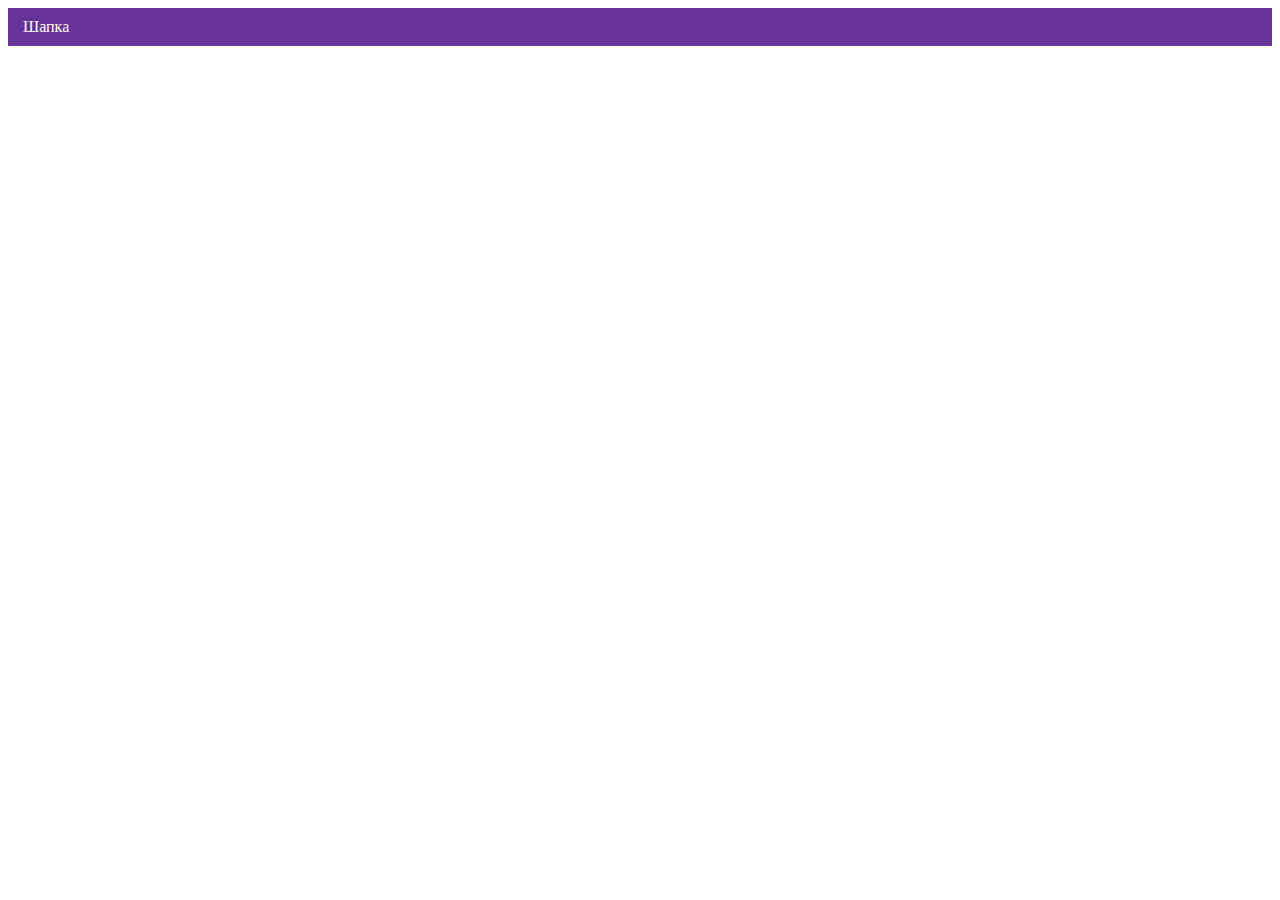
==== index.html @ 8b774740 "Deploying to gh-pages from @ htmlacademy-adaptive/2486063-cat-energy-2@6436e1bb13a286a977e578d86f589" ====
<!DOCTYPE html><html class="page" lang="ru"><head><meta charset="UTF-8"><title>Название проекта</title><meta name="viewport" content="width=device-width,initial-scale=1"><link rel="stylesheet" href="styles/styles.css"><script src="scripts/index.js" defer="defer"></script></head><body class="page__body"><header class="header">Шапка</header></body></html>
---- styles/styles.css ----
.header{color:#fff;background-color:#639;padding:10px 15px}
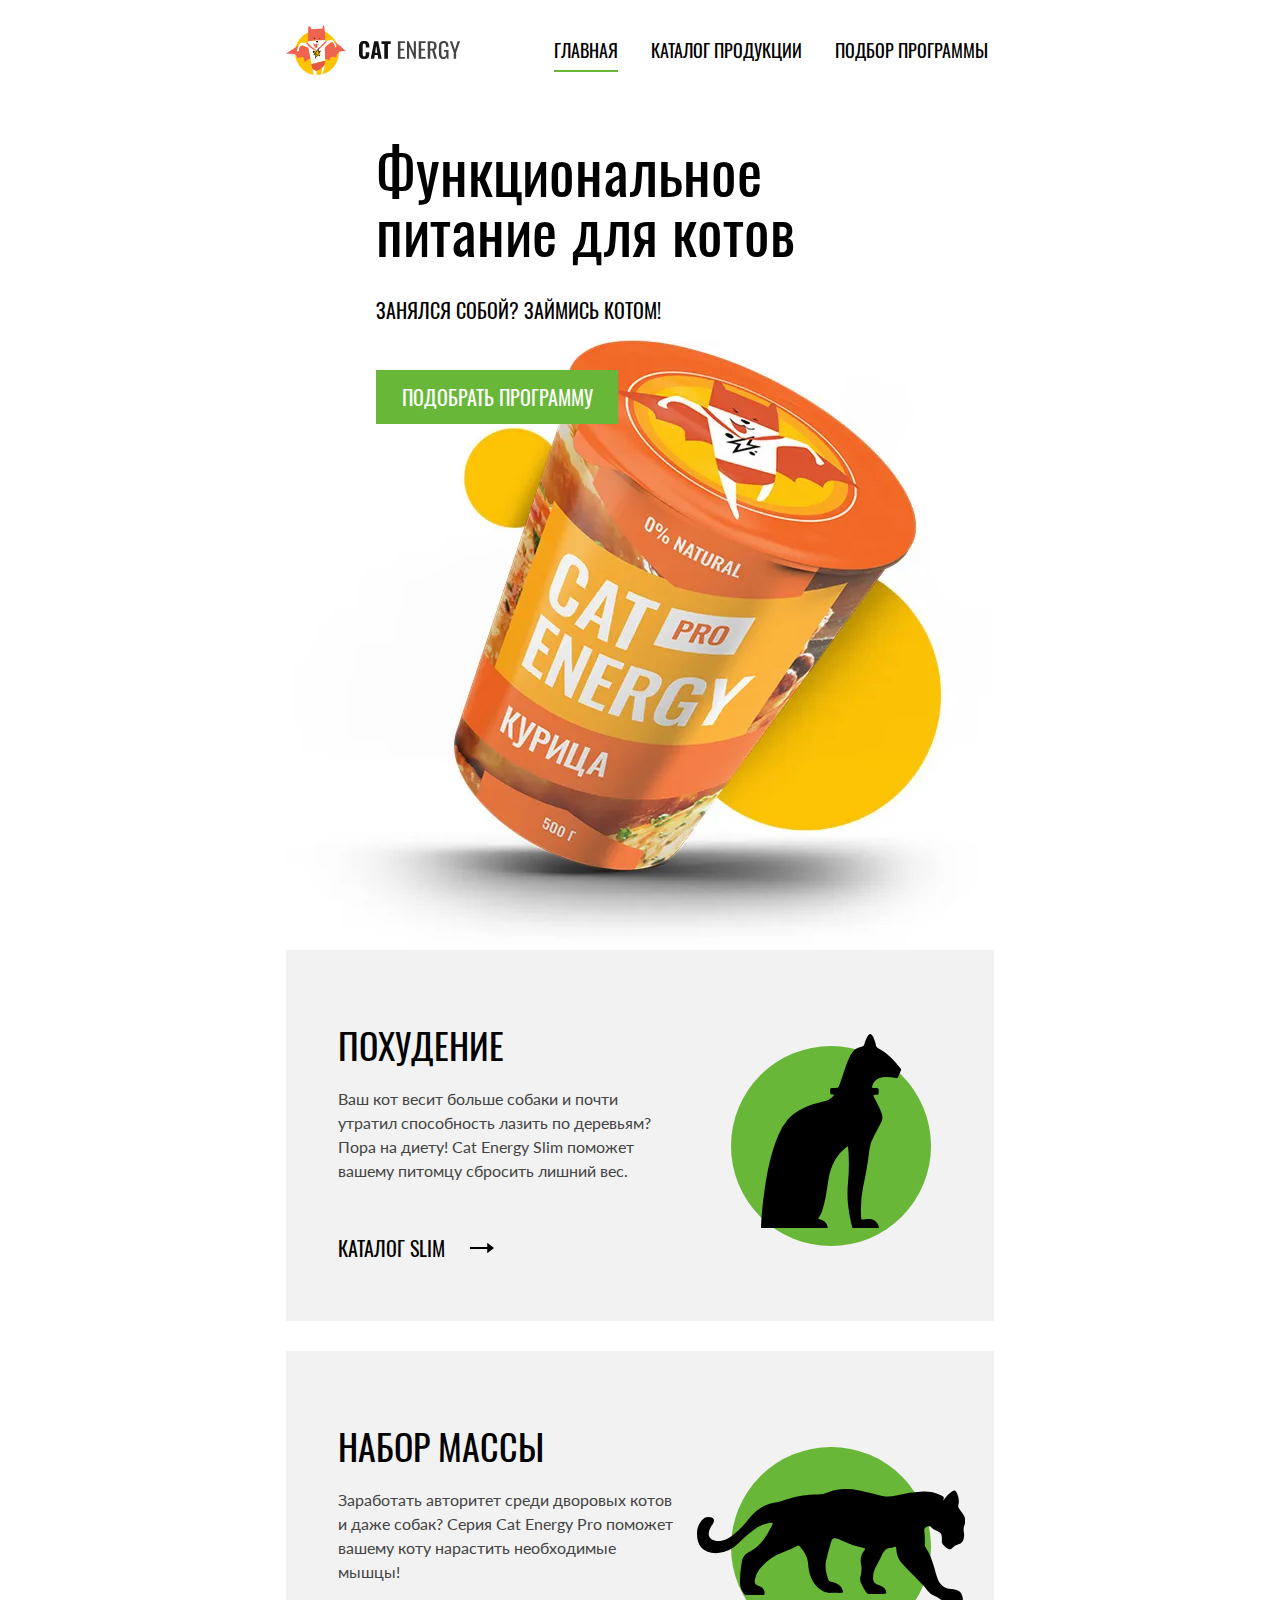
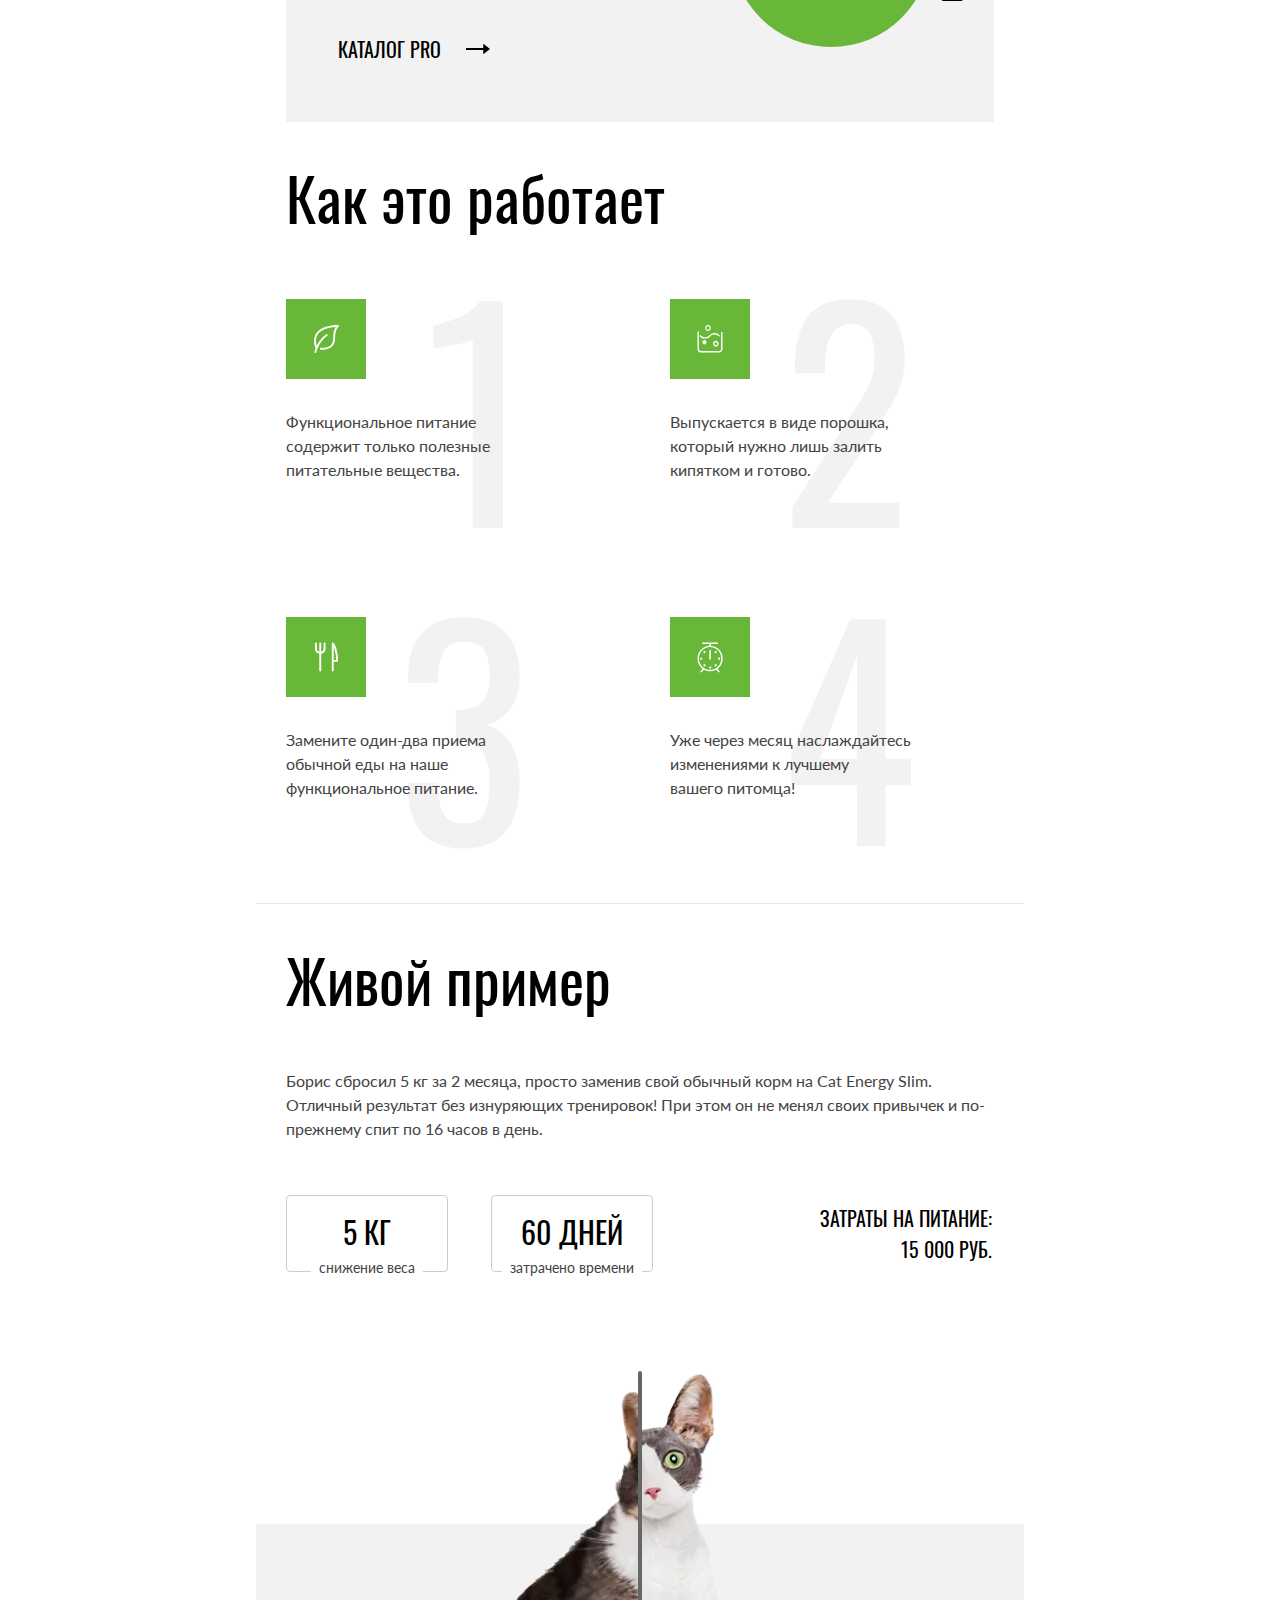
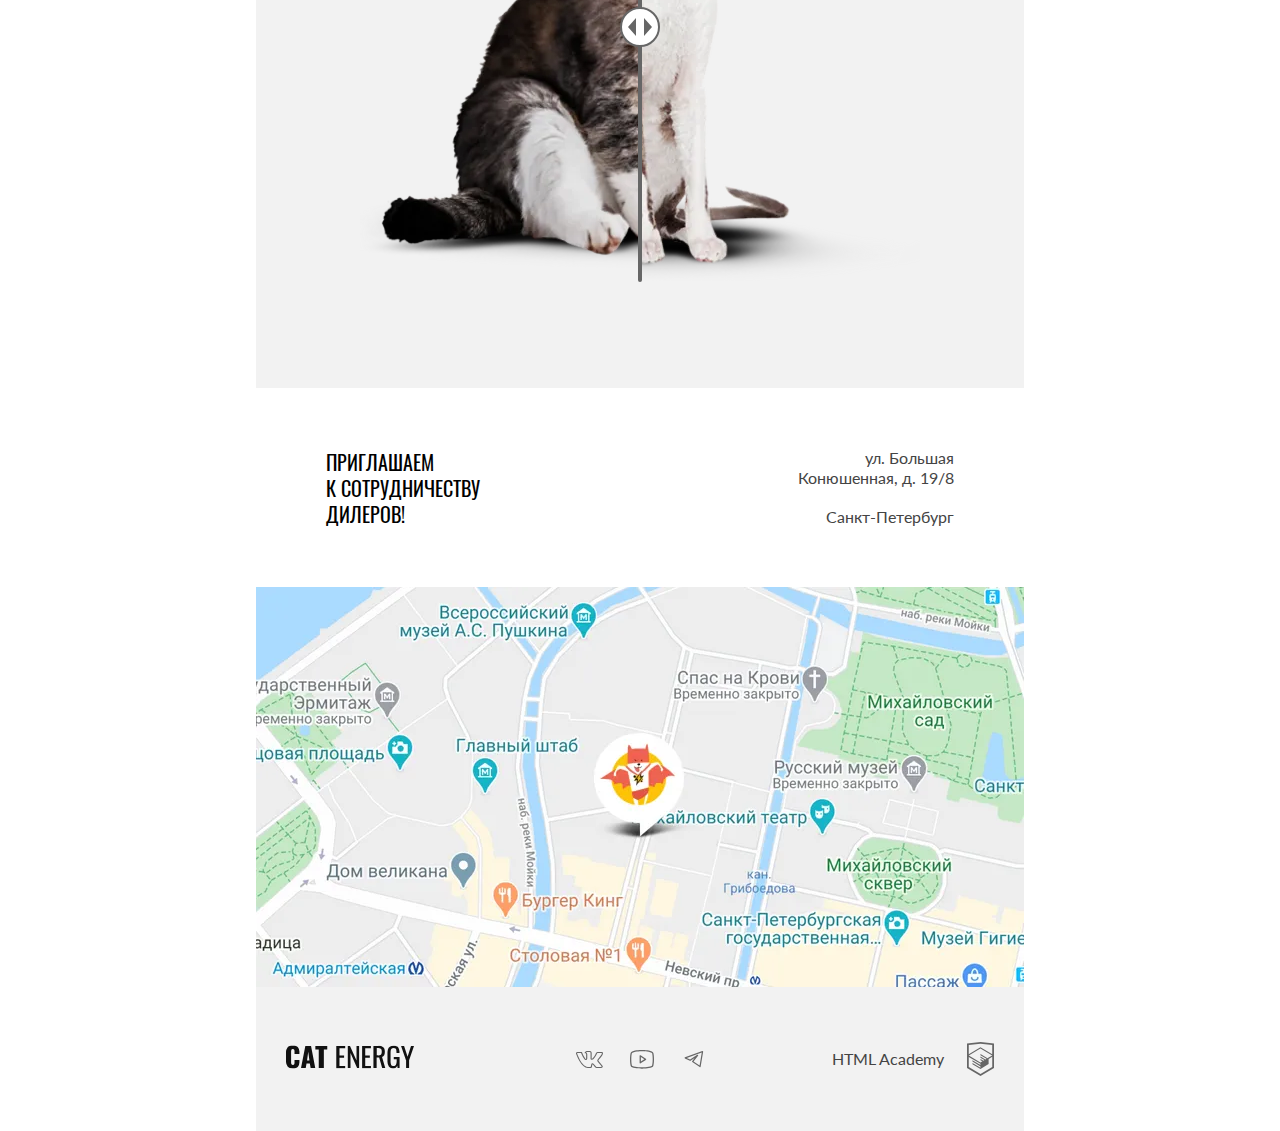
==== commit 23ae274b: "Deploying to gh-pages from @ htmlacademy-adaptive/2486063-cat-energy-2@4002eba21801a660c48a4bdf15879" ====
--- a/index.html
+++ b/index.html
@@ -1 +1 @@
-<!DOCTYPE html><html class="page" lang="ru"><head><meta charset="UTF-8"><title>Название проекта</title><meta name="viewport" content="width=device-width,initial-scale=1"><link rel="stylesheet" href="styles/styles.css"><script src="scripts/index.js" defer="defer"></script></head><body class="page__body"><header class="header">Шапка</header></body></html>+<!DOCTYPE html><html class="page" lang="ru"><head><meta charset="UTF-8"><title>Название проекта</title><meta name="viewport" content="width=device-width,initial-scale=1"><link rel="stylesheet" href="styles/styles.css"><link rel="icon" href="favicon.ico"><link rel="icon" href="favicons/favicon.svg" type="image/svg+xml"><link rel="apple-touch-icon" sizes="180x180" href="favicons/180.png"><link rel="manifest" href="manifest.webmanifest"><script src="scripts/index.js" defer="defer"></script></head><body class="page__body page__index"><header class="header"><div class="header__wrapper"><a class="header__link" href="#"><picture><source media="(min-width: 1440px)" width="202" height="59" type="image/svg+xml" srcset="images/logo/logo-desktop.svg"><source media="(min-width: 768px)" width="174" height="50" type="image/svg+xml" srcset="images/logo/logo-tablet.svg"><img src="images/logo/logo-mobile.svg" width="33" height="38" alt="логотип cat energy"></picture></a><img class="header__logo-label" width="101" height="18" src="images/logo/logo-label.svg" alt="надпись cat energy"> <button class="header__toggle" type="button" aria-label="открыть меню"></button></div><nav class="navigation navigation--closed navigation--no-js"><ul class="navigation__list navigation__list--white-text"><li class="navigation__item navigation__item--active"><a href="#">главная</a></li><li class="navigation__item"><a href="catalog.html">каталог продукции</a></li><li class="navigation__item"><a href="#">подбор программы</a></li></ul></nav></header><main><h1 class="visually-hidden">Cat energy</h1><section class="hero"><div class="hero__bg-wrapper image-background-filter"><div class="hero__background"><picture><source media="(min-width: 1440px)" width="720" height="694" type="image/webp" srcset="images/hero/hero-background-desktop@1x.webp, images/hero/hero-background-desktop@2x.webp 2x"><source media="(min-width: 1440px)" width="720" height="694" type="image/jpeg" srcset="images/hero/hero-background-desktop@1x.jpg, images/hero/hero-background-desktop@2x.jpg 2x"><source width="320" height="302" type="image/webp" srcset="images/hero/hero-background-mobile@1x.webp, images/hero/hero-background-mobile@2x.webp 2x"><img src="images/hero/hero-background-mobile@1x.jpg" srcset="images/hero/hero-background-mobile@2x.jpg 2x" width="320" height="302" alt="фон с фото кота"></picture></div></div><div class="hero__wrapper"><h2 class="h1 h1--white">Функциональное питание для котов</h2><p>Занялся собой? Займись котом!</p><div class="hero__food-img"><picture><source media="(min-width: 1440px)" width="552" height="499" type="image/webp" srcset="images/hero/hero-food-desk@1x.webp, images/hero/hero-food-desk@2x.webp 2x"><source media="(min-width: 1440px)" width="552" height="499" type="image/png" srcset="images/hero/hero-food-desk@1x.png, images/hero/hero-food-desk@2x.png 2x"><source media="(min-width: 768px)" width="709" height="609" type="image/webp" srcset="images/hero/hero-food-tablet@1x.webp, images/hero/hero-food-tablet@2x.webp 2x"><source media="(min-width: 768px)" width="709" height="609" type="image/png" srcset="images/hero/hero-food-tablet@1x.png, images/hero/hero-food-tablet@2x.png 2x"><source width="280" height="270" type="image/webp" srcset="images/hero/hero-food-mob@1x.webp, images/hero/hero-food-mob@2x.webp 2x"><img src="images/hero/hero-food-mob@1x.png" srcset="images/hero/hero-food-mob@2x.png 2x" width="280" height="270" alt="Упаковка cat energy"></picture></div><a class="main-button" href="#">подобрать программу</a></div></section><section class="programs"><h2 class="visually-hidden">программы питания</h2><ul class="programs__list"><li class="programs__item"><div class="programs__item-wrapper"><h3>Похудение</h3><div class="programs__picture-bg"><picture><source media="(min-width: 1440px)" width="70" height="97" type="image/svg+xml" srcset="images/programs/programs-cat1.svg"><source media="(min-width: 768px)" width="140" height="194" type="image/svg+xml" srcset="images/programs/programs-cat1.svg"><img src="images/programs/programs-cat1.svg" width="36" height="50" alt="силуэт сидящего кота"></picture></div></div><p>Ваш кот весит больше собаки и почти утратил способность лазить по деревьям? Пора на диету! Cat Energy Slim поможет вашему питомцу сбросить лишний вес.</p><a class="programs__link" href="#">каталог slim<div></div></a></li><li class="programs__item"><div class="programs__item-wrapper"><h3>Набор массы</h3><div class="programs__picture-bg"><picture><source media="(min-width: 1440px)" width="134" height="56" type="image/svg+xml" srcset="images/programs/programs-cat2.svg"><source media="(min-width: 768px)" width="268" height="112" type="image/svg+xml" srcset="images/programs/programs-cat2.svg"><img src="images/programs/programs-cat2.svg" width="67" height="28" alt="силуэт кота в движении"></picture></div></div><p>Заработать авторитет среди дворовых котов и даже собак? Серия Cat Energy Pro поможет вашему коту нарастить необходимые мышцы!</p><a class="programs__link" href="#">каталог pro<div></div></a></li></ul></section><section class="advantages"><h2 class="section-title">Как это работает</h2><ul class="advantages__list"><li class="advantages__item"><div class="advantages__icon advantages__icon-leaf"><span class="visually-hidden">иконка листа</span></div><p>Функциональное питание содержит только полезные питательные вещества.</p></li><li class="advantages__item"><div class="advantages__icon advantages__icon-powder"><span class="visually-hidden">иконка порошка</span></div><p>Выпускается в виде порошка, который нужно лишь залить кипятком и готово.</p></li><li class="advantages__item"><div class="advantages__icon advantages__icon-eat"><span class="visually-hidden">иконка столовых приборов</span></div><p>Замените один-два приема обычной еды на наше функциональное питание.</p></li><li class="advantages__item"><div class="advantages__icon advantages__icon-clock"><span class="visually-hidden">иконка часов</span></div><p>Уже через месяц наслаждайтесь изменениями к лучшему вашего&nbsp;питомца!</p></li></ul></section><section class="example"><div class="example__advantages-container"><h2 class="section-title">Живой пример</h2><p class="example__description">Борис сбросил 5 кг за 2 месяца, просто заменив свой обычный корм на Cat Energy Slim. Отличный результат без изнуряющих тренировок! При этом он не менял своих привычек и по-прежнему спит по 16 часов в день.</p><div class="example__advantages-wrapper"><div class="example__advantages"><div class="example__border"><p>5 кг</p><p>снижение веса</p></div><div class="example__border"><p>60 дней</p><p>затрачено времени</p></div></div><p class="example__price">Затраты на питание: <span>15 000 РУБ.</span></p></div></div><div class="example__slider"><button class="example__slider-button" type="button" aria-label="кнопка слайдера"><div><svg width="24" height="18" viewBox="0 0 24 18" fill="none" xmlns="http://www.w3.org/2000/svg"><path d="m8 0-8 9 8 9v-18Zm16 9-8-9v18l8-9Z" fill="currentColor"/></svg></div></button><picture><source media="(min-width: 768px)" width="560" height="512" type="image/webp" srcset="images/example/slider-cats@1x.webp, images/example/slider-cats@2x.webp 2x"><source media="(min-width: 768px)" width="560" height="512" type="image/png" srcset="images/example/slider-cats@1x.png, images/example/slider-cats@2x.png 2x"><source width="280" height="256" type="image/webp" srcset="images/example/slider-cats@1x.webp, images/example/slider-cats@2x.webp 2x"><source width="280" height="256" type="image/png" srcset="images/example/slider-cats@1x.png, images/example/slider-cats@2x.png 2x"><img src="images/example/slider-cats@1x.png" srcset="images/example/slider-cats@2x.png 2x" width="280" height="256" alt="слайдер с котами до и после"></picture></div></section><section class="contacts"><h2 class="visually-hidden">контакты</h2><div class="address__wrapper"><p class="contacts__welcome">приглашаем к&nbsp;сотрудничеству дилеров!</p><address class="contacts__address"><p>ул. Большая Конюшенная, д. 19/8 <span class="contacts__city">Санкт-Петербург</span></p></address></div><picture><source media="(min-width: 1440px)" width="1440" height="400" type="image/webp" srcset="images/location/location-desktop@1x.webp, images/location/location-desktop@2x.webp 2x"><source media="(min-width: 1440px)" width="1440" height="400" type="image/jpeg" srcset="images/location/location-desktop@1x.jpg, images/location/location-desktop@2x.jpg 2x"><source media="(min-width: 768px)" width="768" height="400" type="image/webp" srcset="images/location/location-tablet@1x.webp, images/location/location-tablet@2x.webp 2x"><source media="(min-width: 768px)" width="768" height="400" type="image/jpeg" srcset="images/location/location-tablet@1x.jpg, images/location/location-tablet@2x.jpg 2x"><source width="320" height="362" type="image/webp" srcset="images/location/location-mobile@1x.webp, images/location/location-mobile@2x.webp 2x"><source width="320" height="362" type="image/jpeg" srcset="images/location/location-mobile@1x.jpg, images/location/location-mobile@2x.jpg 2x"><img src="images/location/location-mobile@1x.jpg" srcset="images/location/location-mobile@2x.jpg 2x" width="320" height="362" alt="карта расположения cat energy"></picture></section></main><footer class="footer"><a class="footer__logo-link" href="#"><svg xmlns="http://www.w3.org/2000/svg" width="128" height="24" fill="none" viewBox="0 0 101 18" role="img" aria-label="[title]"><title>надпись cat energy</title><g fill="#111" clip-path="url(#a)"><path d="M1.26 16.54a6.87 6.87 0 0 1-1.26-4.3v-6.4a6.95 6.95 0 0 1 1.19-4.38c.87-1 2.2-1.46 4.18-1.46s3.24.46 4.03 1.3a5.42 5.42 0 0 1 1.19 3.78v1.53h-3.87v-1.76a3.7 3.7 0 0 0-.24-1.54 1.12 1.12 0 0 0-.46-.48 1.16 1.16 0 0 0-.65-.14c-.55 0-.94.16-1.1.54a4.85 4.85 0 0 0-.24 1.7v8.22a3.11 3.11 0 0 0 .32 1.62c.15.38.55.54 1.1.54s.87-.16 1.03-.54a4.4 4.4 0 0 0 .24-1.62v-1.84h3.87v1.54a5.78 5.78 0 0 1-1.19 3.84c-.79.92-2.13 1.39-4.03 1.39-1.9-.08-3.32-.54-4.1-1.54Zm14-16.31h4.5l3.32 17.54h-3.64l-.63-3.7h-2.61l-.63 3.7h-3.72l3.4-17.54Zm3.23 11.54-.94-6.85-.95 6.85h1.9Zm7.35-8.62h-2.68v-2.92h9.4v2.85h-2.69v14.69h-4.03v-14.62Zm13.91-2.92h6.96v1.85h-4.5v5.77h3.63v1.76h-3.64v6.47h4.5v1.77h-7.03v-17.62h.08Zm9.01 0h1.74l5.14 11.62v-11.62h2.05v17.54h-1.58l-5.21-12v12h-2.14v-17.54Zm11.3 0h6.96v1.85h-4.5v5.77h3.63v1.76h-3.64v6.47h4.5v1.77h-6.95v-17.62Zm9.01 0h3.64a6.45 6.45 0 0 1 4.03 1.08c.87.69 1.26 1.92 1.26 3.54 0 2.23-.7 3.61-2.21 4.07l2.53 8.77h-2.45l-2.37-8.23h-1.98v8.23h-2.53v-17.46h.08Zm3.48 7.54a3.52 3.52 0 0 0 2.3-.62c.47-.38.7-1.15.7-2.3a4.85 4.85 0 0 0-.23-1.7 1.98 1.98 0 0 0-.87-.92 3.69 3.69 0 0 0-1.74-.3h-1.1v5.76h.94v.08Zm8.61 8.7a7.61 7.61 0 0 1-1.1-4.47v-5.85c-.02-1.11.11-2.22.4-3.3a3.92 3.92 0 0 1 1.5-2c.88-.51 1.9-.75 2.92-.7 1.66 0 2.84.39 3.56 1.23a5.77 5.77 0 0 1 1.1 3.85v.62h-2.37v-.54a11.03 11.03 0 0 0-.16-1.92 1.53 1.53 0 0 0-.63-1 2.5 2.5 0 0 0-1.5-.39 2.42 2.42 0 0 0-1.58.46 1.7 1.7 0 0 0-.63 1.23 14.01 14.01 0 0 0-.16 2.08v6.54a6.82 6.82 0 0 0 .47 2.92c.32.62.95.85 1.9.85a1.96 1.96 0 0 0 1.09-.19c.34-.16.62-.42.8-.74a6.9 6.9 0 0 0 .56-3.07v-1.23h-2.3v-1.77h4.59v8.69h-1.58l-.24-2a3.14 3.14 0 0 1-1.22 1.66 3.29 3.29 0 0 1-2.02.57 4.04 4.04 0 0 1-1.9-.35 3.93 3.93 0 0 1-1.5-1.19Zm13.52-4.85-3.88-11.31h2.38l2.76 8.46 2.69-8.46h2.37l-3.87 11.3v6.16h-2.37v-6.16h-.08Z"/></g><defs><clipPath id="a"><path fill="#fff" d="M0 0h101v18h-101z"/></clipPath></defs></svg></a><ul class="footer__socials-list"><li class="footer__social-item"><a class="footer__social-link footer__social-link-vk" href="#"><span class="visually-hidden">в контакте</span></a></li><li class="footer__social-item"><a class="footer__social-link footer__social-link-yt" href="#"><span class="visually-hidden">youtube</span></a></li><li class="footer__social-item"><a class="footer__social-link footer__social-link-tg" href="#"><span class="visually-hidden">telegram</span></a></li></ul><div class="footer__htmlacademy-links"><a class="footer__link-html-academy" href="https://htmlacademy.ru/intensive/adaptive">HTML Academy</a> <a class="footer__html-academy-logo" href="https://htmlacademy.ru/intensive/adaptive"><span class="visually-hidden">логотип html academy</span></a></div></footer><script src="script.js"></script></body></html>--- a/styles/styles.css
+++ b/styles/styles.css
@@ -1 +1 @@
-.header{color:#fff;background-color:#639;padding:10px 15px}+.visually-hidden{white-space:nowrap;-webkit-clip-path:inset(100%);clip-path:inset(100%);clip:rect(0 0 0 0);border:0;width:1px;height:1px;margin:-1px;padding:0;position:absolute;overflow:hidden}@font-face{font-family:Lato;font-weight:400;font-style:normal;src:url(../fonts/lato/Lato-Regular.woff2)format("woff2");font-display:swap}@font-face{font-family:Lato;font-weight:700;font-style:normal;src:url(../fonts/lato/Lato-Regular.woff2)format("woff2");font-display:swap}@font-face{font-family:Oswald;font-weight:400;font-style:normal;src:url(../fonts/oswald/oswaldregular.woff2)format("woff2");font-display:swap}@font-face{font-family:Oswald;font-weight:700;font-style:normal;src:url(../fonts/oswald/oswaldregular.woff2)format("woff2");font-display:swap}html{box-sizing:border-box}*,:before,:after{box-sizing:inherit}body{color:#444;width:320px;margin:0 auto;font-family:Lato,Arial,sans-serif;font-size:14px;line-height:18px}@media screen and (width>=768px){body{width:768px}}@media screen and (width>=1440px){body{width:1440px}}.h1{color:#000;margin:0;font-family:Oswald,Arial,sans-serif;font-size:36px;line-height:36px}@media screen and (width>=768px){.h1{font-size:60px;line-height:60px}}.h1--white{color:#fff}.section-title{color:#000;margin:0;font-family:Oswald,Arial,sans-serif;font-size:36px;line-height:40px;position:relative}@media screen and (width>=768px){.section-title{font-size:60px;line-height:60px}}.section-title-catalog{position:relative}.section-title-catalog:before{content:"";z-index:-1;background-color:#68b738;width:100%;height:2px;display:block;position:absolute;top:13px}.section-title-catalog h2{color:#000;background-color:#fff;margin:0;padding:0 40px 0 20px;font-family:Oswald,Arial,sans-serif;font-size:24px;line-height:24px;display:inline-block}@media screen and (width>=768px){.section-title-catalog h2{margin:0 30px;padding:0 40px;font-size:32px;line-height:32px}}@media screen and (width>=1440px){.section-title-catalog h2{margin:0 70px;font-size:40px;line-height:40px}}.main-button{color:#fff;text-transform:uppercase;text-align:center;cursor:pointer;background-color:#68b738;border:none;padding:10px 20px;font-family:Oswald,Arial,sans-serif;font-size:16px;font-weight:400;line-height:20px}.main-button--bigger-font{font-size:20px;line-height:26px}.main-button:hover{background-color:#5eaa2f;transition:background-color .3s}.main-button:active{color:#ffffff4d;transition:color .3s}.main-button--gray{color:#444;background-color:#f2f2f2}.main-button--gray:hover{background-color:#ebebeb;transition:background-color .3s}.main-button--gray:active{color:#444;transition:color .3s}.header{font-family:Oswald,Arial,sans-serif;font-size:20px;line-height:20px}@media screen and (width<=767px){.header{border-bottom:1px solid #ebebeb}}@media screen and (width>=768px){.header{justify-content:space-between;align-items:center;margin-bottom:65px;padding:25px 30px 0;font-size:18px;line-height:24px;display:flex}}@media screen and (width>=1440px){.header{padding:55px 110px 0}}.header__wrapper{justify-content:space-between;align-items:center;padding:14px 20px;display:flex}@media screen and (width>=768px){.header__wrapper{border-bottom:none;padding:0 20px 0 0}}.header__link{transition:opacity .3s}.header__link:hover{opacity:.8}.header__link:active{opacity:.6}.header__link picture{justify-content:center;align-items:center;display:flex}@media screen and (width>=768px){.header__logo-label,.header__toggle{display:none}}.header:has(.navigation--closed) .header__toggle{background-color:#fff;background-image:url(../icons/stack.svg#header-burger);border:none;width:24px;height:24px}.header:has(.navigation--opened) .header__toggle{background-color:#fff;border:none;width:24px;height:24px;position:relative}.header:has(.navigation--opened) .header__toggle:before,.header:has(.navigation--opened) .header__toggle:after{content:"";background-color:#000;width:100%;height:2px;position:absolute;top:50%;left:0}.header:has(.navigation--opened) .header__toggle:before{transform:rotate(45deg)}.header:has(.navigation--opened) .header__toggle:after{transform:rotate(-45deg)}.header:has(.navigation__non-js) .header__toggle{display:none}.header:has(.navigation__non-js) .header__wrapper{justify-content:start;gap:56px}@media screen and (width<=767px){.navigation{z-index:10;background-color:#fff;width:320px;position:absolute;top:66px;left:50%;transform:translate(-50%)}.navigation--opened{display:block}.navigation--closed{display:none}}@media screen and (width>=768px){.navigation{flex-wrap:wrap;justify-content:space-between;align-items:center;gap:33px;height:100%;display:flex}}@media screen and (width>=1440px){.page__index .navigation{max-width:560px}}.navigation a{color:#000;text-transform:uppercase;text-decoration:none}@media screen and (width>=1440px){.navigation a{font-size:20px}}.navigation a:hover{opacity:.6;transition:opacity .3s}.navigation a:active{opacity:.3;transition:opacity .3s}.navigation__list{margin:0;padding:0;list-style:none}@media screen and (width>=768px){.navigation__list{flex-wrap:wrap;gap:33px;margin-right:6px;display:flex}}@media screen and (width>=1440px){.navigation__list{margin-right:0}.navigation__list--white-text a{color:#fff}}.navigation__item{position:relative}.navigation__item--active:before{content:"";background-color:#68b738;width:100%;height:2px;display:none;position:absolute;bottom:-10px;left:0}@media screen and (width<=767px){.navigation__item{text-align:center;border-bottom:1px solid #e6e6e6;padding:22px 20px 24px}.navigation__item:first-child{border-top:1px solid #e6e6e6}}@media screen and (width>=768px){.navigation__item--active:before{display:block}}@media screen and (width>=1440px){.navigation:has(.navigation__list--white-text) .navigation__item--active:before{background-color:#fff}}@media screen and (width<=767px){.navigation--no-js{position:static;transform:translate(0)}}.hero{color:#fff;font-family:Oswald,Arial,sans-serif;font-size:14px;line-height:14px}@media screen and (width<=767px){.hero{position:relative}}@media screen and (width>=1440px){.hero{min-height:598px}}.hero__wrapper{flex-direction:column;display:flex;position:relative}@media screen and (width>=1440px){.hero__wrapper{margin-bottom:82px}}@media screen and (width<=767px){.hero__bg-wrapper{height:calc(100% - 199px)}}@media screen and (width>=1440px){.hero__bg-wrapper{top:0;left:50%}}.hero__background{z-index:-999;position:relative;top:auto;left:auto}@media screen and (width>=768px){.hero__background{display:none}}@media screen and (width>=1440px){.hero__background{display:block}}.hero__background img{display:block}.hero h2{text-align:center;margin:0;padding:27px 20px 25px}@media screen and (width>=768px){.hero h2{text-align:left;color:#000;max-width:420px;margin:0 120px 40px;padding:0}}@media screen and (width>=1440px){.hero h2{margin:47px 190px 40px}}.hero p{text-transform:uppercase;text-align:center;margin:0;padding:0 20px 29px}@media screen and (width>=768px){.hero p{text-align:left;color:#000;width:340px;max-width:340px;margin:0 120px 50px;padding:0;font-size:20px;line-height:20px}}@media screen and (width>=1440px){.hero p{margin:0 190px 50px}}.hero__food-img{object-fit:cover;margin-bottom:3px;padding:0 20px}@media screen and (width>=768px){.hero__food-img{z-index:-1;order:1;margin:-84px 8px 0}}@media screen and (width>=1440px){.hero__food-img{z-index:0;margin:0;padding:0;position:absolute;top:71%;left:50%;transform:translate(-29%,-54%)}}.hero a{margin:0 20px 20px;text-decoration:none}@media screen and (width>=768px){.hero a{width:242px;margin:0 120px;padding:14px 25px;font-size:20px;line-height:26px}}@media screen and (width>=1440px){.hero a{margin:0 190px}}.image-background-filter{pointer-events:none;position:absolute}.image-background-filter:before{content:"";z-index:-1;background-color:#68b738d9;position:absolute;inset:0}.programs__list{margin:0 20px 20px;padding:0;list-style:none}@media screen and (width>=768px){.programs__list{margin:0 30px 45px}}@media screen and (width>=1440px){.programs__list{flex-wrap:wrap;gap:80px;margin:0 110px 71px;display:flex}}.programs__item{background-color:#f2f2f2;width:auto;padding-bottom:20px}@media screen and (width<=767px){.programs__item:not(:last-child){margin-bottom:20px}}@media screen and (width>=768px) and (width<=1439px){.programs__item{padding:77px 63px 58px 52px;position:relative}.programs__item:not(:last-child){margin-bottom:30px}}@media screen and (width>=1440px){.programs__item{min-width:570px;padding:47px 61px 55px 52px}}.programs__item-wrapper{align-items:center;gap:20px;padding:24px 20px 25px;display:flex}@media screen and (width>=768px){.programs__item-wrapper{margin-bottom:24px;padding:0}}@media screen and (width>=1440px){.programs__item-wrapper{gap:62px;margin-bottom:39px}}.programs__picture-bg{background-color:#68b738;border-radius:100%;justify-content:center;align-items:center;width:50px;height:50px;display:flex}@media screen and (width>=768px) and (width<=1439px){.programs__picture-bg{width:200px;height:200px;position:absolute;top:50%;right:63px;transform:translateY(-45%)}}@media screen and (width>=1440px){.programs__picture-bg{width:100px;height:100px;right:50px}}@media screen and (width>=768px){.programs__item:first-child img{margin-top:-25px}}@media screen and (width>=1440px){.programs__item:first-child img{margin-top:-10px}}.programs h3{color:#000;text-transform:uppercase;order:1;margin:0;font-family:Oswald,Arial,sans-serif;font-size:24px;line-height:37px}@media screen and (width>=768px){.programs h3{font-size:36px;line-height:36px}}.programs__item p{border-bottom:1px solid #e6e6e6;margin:0 20px;padding-bottom:22px}@media screen and (width>=768px){.programs__item p{border-bottom:none;max-width:340px;margin:0 0 50px;padding-bottom:0;font-size:16px;line-height:24px}}@media screen and (width>=1440px){.programs__item p{max-width:457px;margin-bottom:28px}}.programs__link{color:#000;text-transform:uppercase;align-items:center;gap:15px;max-width:max-content;margin:17px 20px 0;font-family:Oswald,Arial,sans-serif;font-size:16px;line-height:16px;text-decoration:none;display:flex}.programs__link div{content:"";background-color:#000;align-items:center;width:18px;height:2px;transition:width .3s;display:flex;position:relative}.programs__link div:after{content:"";background-color:#000;width:7px;height:12px;display:block;position:absolute;right:-6px;-webkit-mask-image:url(../icons/stack.svg#programs-arrow);mask-image:url(../icons/stack.svg#programs-arrow);-webkit-mask-repeat:no-repeat;mask-repeat:no-repeat}@media screen and (width>=768px){.programs__link{gap:25px;min-width:161px;margin:0;font-size:20px;line-height:30px}}.programs__link:hover div{width:26px}.programs__link:active{opacity:.3;transition:opacity .3s}.advantages h2{margin:0 20px 40px}@media screen and (width>=768px){.advantages h2{margin:0 30px 32px}}@media screen and (width>=1440px){.advantages h2{margin:0 110px 32px}}.advantages__list{margin:0 20px 49px;padding:0;list-style:none}@media screen and (width>=768px){.advantages__list{flex-wrap:wrap;justify-content:start;gap:38px 139px;margin:0 30px 92px;display:flex;position:relative}}@media screen and (width>=768px) and (width<=1439px){.advantages__list:after{content:"";background-color:#e6e6e6;width:768px;height:1px;position:absolute;bottom:-47px;left:-30px}}@media screen and (width>=1440px){.advantages__list{gap:80px;margin:0 110px 69px}}.advantages__item{counter-increment:advantages-counter;align-items:center;gap:20px;display:flex}@media screen and (width<=767px){.advantages__item:not(:last-child){margin-bottom:20px}}@media screen and (width>=768px){.advantages__item{flex-direction:column;align-items:flex-start;gap:31px;width:245px;padding:40px 0 57px;position:relative}.advantages__item:before{content:counter(advantages-counter);z-index:-1;color:#f2f2f2;font-family:Oswald,Arial,sans-serif;font-size:280px;position:absolute;top:48%;right:0}}.advantages__item p{margin:0}@media screen and (width>=768px){.advantages__item p{font-size:16px;line-height:24px}}.advantages__icon{background-color:#68b738;background-position:50%;background-repeat:no-repeat;min-width:60px;height:60px}@media screen and (width>=768px){.advantages__icon{width:80px;height:80px}}.advantages__icon-leaf{background-image:url(../icons/stack.svg#advantages-leaf);background-size:25px 28px}.advantages__icon-powder{background-image:url(../icons/stack.svg#advantages-powder);background-size:26px 28px}.advantages__icon-eat{background-image:url(../icons/stack.svg#advantages-eat);background-size:25px 30px}.advantages__icon-clock{background-image:url(../icons/stack.svg#advantages-clock);background-size:26px 31px}.example{background-color:#f2f2f2;padding:25px 20px 37px}@media screen and (width>=768px){.example{background:0 0;padding:0 0 101px;position:relative}.example:before{content:"";z-index:-999;background-color:#f2f2f2;height:464px;position:absolute;bottom:0;left:0;right:0}}@media screen and (width>=768px) and (width>=1440px){.example:before{height:calc(100% - 139px)}}@media screen and (width>=1440px){.example{justify-content:space-between;padding:0;display:flex}.example__advantages-container{max-width:50%}}.example h2{margin:0 0 40px}@media screen and (width>=768px){.example h2{margin:0 30px 60px}}@media screen and (width>=1440px){.example h2{margin:0 110px 146px}}.example__description{margin:0 0 20px}@media screen and (width>=768px){.example__description{margin:0 30px 54px;font-size:16px;line-height:24px}}@media screen and (width>=1440px){.example__description{width:436px;margin:0 110px 69px}}@media screen and (width>=768px) and (width<=1439px){.example__advantages-wrapper{justify-content:space-between;align-items:center;margin:0 30px 99px;display:flex}}@media screen and (width>=1440px){.example__advantages-wrapper{margin:0 110px 75px}}.example__advantages{justify-content:space-between;margin-bottom:34px;display:flex}@media screen and (width>=768px){.example__advantages{gap:43px;margin-bottom:0}}@media screen and (width>=1440px){.example__advantages{justify-content:start;margin-bottom:55px}}.example__border{border:1px solid #cdcdcd;border-radius:4px;flex-direction:column;justify-content:center;align-items:center;min-width:124px;min-height:56px;display:flex;position:relative}@media screen and (width>=768px){.example__border{min-width:162px;min-height:77px}}.example__border p:first-child{color:#000;text-transform:uppercase;margin:0;font-family:Oswald,Arial,sans-serif;font-size:24px;line-height:24px}@media screen and (width>=768px){.example__border p:first-child{font-size:30px;line-height:37px}}.example__border p:nth-child(2){color:#444;text-transform:lowercase;text-align:center;background-color:#f2f2f2;width:87px;margin:8px 0 -27px;padding:0 15px;font-family:Lato,Arial,sans-serif;font-size:12px;line-height:12px;bottom:-16px}@media screen and (width>=768px){.example__border p:nth-child(2){background-color:#fff;width:max-content;margin:11px 0 -20px;padding:0 8px;font-size:14px;line-height:14px}}@media screen and (width>=1440px){.example__border p:nth-child(2){background-color:#f2f2f2}}.example__price{text-align:center;color:#000;text-transform:uppercase;margin:0 0 20px;font-family:Oswald,Arial,sans-serif;font-size:14px;font-weight:400;line-height:20px}@media screen and (width>=768px){.example__price{text-align:right;width:174px;margin:0 2px;font-size:20px;line-height:20px}}@media screen and (width>=1440px){.example__price{text-align:left;gap:63px;width:100%;display:flex}}@media screen and (width>=768px) and (width<=1439px){.example__price span{margin-top:11px;display:inline-block}}.example__slider{max-width:560px;height:100%;margin:0 auto;position:relative;top:0;right:0}.example__slider-button{cursor:pointer;background-color:#666;border:0;border-radius:2px;width:4px;height:256px;padding:0;transition:background-color .3s;position:absolute;left:50%;transform:translate(-50%)}@media screen and (width>=768px){.example__slider-button{height:511px}}.example__slider-button div{background-color:#fff;border:2px solid #666;border-radius:50%;justify-content:center;align-items:center;width:40px;height:40px;transition:border-color .3s;display:flex;transform:translate(-45%)}.example__slider-button svg{color:#666;transition:color .3s}.example__slider-button:hover{background-color:#68b738}.example__slider-button:hover div{border-color:#68b738}.example__slider-button:hover svg{color:#68b738}.example__slider-button:active{background-color:#68b73899}.example__slider-button:active div{border-color:#68b73899}.example__slider-button:active svg{color:#68b73899}.contacts{position:relative}.address__wrapper{align-items:center;padding:26px 20px;display:flex}@media screen and (width>=768px){.address__wrapper{justify-content:space-between;padding:60px 70px}}@media screen and (width>=1440px){.address__wrapper{background-color:#fff;gap:87px;padding:60px 80px;position:absolute;top:95px;left:110px}}@media screen and (width<=1439px){.address__wrapper--bg-grey{background-color:#f2f2f2}}.address__wrapper p{margin:0}.contacts__welcome{color:#000;text-transform:uppercase;width:100%;font-family:Oswald,Arial,sans-serif;font-size:16px;font-weight:400;line-height:20px}@media screen and (width>=768px){.contacts__welcome{max-width:163px;font-size:20px;line-height:26px}}.contacts__address{width:auto;font-size:14px;font-style:normal;line-height:20px}@media screen and (width<=767px){.contacts__address{margin-right:-29px}}@media screen and (width>=768px){.contacts__address{text-align:right;max-width:157px;font-size:16px;line-height:20px;position:relative}}@media screen and (width>=1440px){.contacts__address{text-align:left}}@media screen and (width>=768px){.contacts__city{margin-top:19px;display:inline-block}}.contacts img{display:block}.footer{background-color:#f2f2f2;flex-direction:column;align-items:center;padding:36px 20px;display:flex;position:relative}@media screen and (width<=767px){.footer{gap:40px}}@media screen and (width>=768px){.footer{flex-direction:row;justify-content:space-between;padding:55px 30px}}@media screen and (width>=1440px){.footer{padding:66px 110px}}.footer__logo-label{justify-content:center;align-items:center;width:128px;height:24px;display:flex}@media screen and (width<=767px){.footer__logo-link:before{content:"";background-color:#d9d9d9;width:280px;height:1px;display:block;position:absolute;top:84px;left:20px}}@media screen and (width>=768px){.footer__logo-link{margin-right:37px}}.footer__logo-link:hover g{fill:#3e3e3e;transition:fill .3s}.footer__logo-link:active g{fill:#6b6b6b;transition:fill .3s}.footer__socials-list{justify-content:center;align-items:center;gap:24px;margin:0;padding:0;list-style:none;display:flex}@media screen and (width<=767px){.footer__socials-list:before{content:"";background-color:#d9d9d9;width:280px;height:1px;display:block;position:absolute;top:146px;left:20px}}.footer__social-item{justify-content:center;align-items:center;width:28px;height:22px;display:flex}.footer__social-item:hover .footer__social-link:after{background-color:#68b738}.footer__social-item:active .footer__social-link:after{background-color:#68b7384d}.footer__social-link:after{transition:background-color .3s}.footer__social-link-vk:after{content:"";background-color:#666;width:27px;height:17px;display:block;-webkit-mask-image:url(../icons/stack.svg#footer-vk);mask-image:url(../icons/stack.svg#footer-vk);-webkit-mask-size:27px 17px;mask-size:27px 17px;-webkit-mask-repeat:no-repeat;mask-repeat:no-repeat}.footer__social-link-yt:after{content:"";background-color:#666;width:24px;height:19px;display:block;-webkit-mask-image:url(../icons/stack.svg#footer-yt);mask-image:url(../icons/stack.svg#footer-yt);-webkit-mask-size:24px 19px;mask-size:24px 19px;-webkit-mask-repeat:no-repeat;mask-repeat:no-repeat}.footer__social-link-tg:after{content:"";background-color:#666;width:20px;height:17px;display:block;-webkit-mask-image:url(../icons/stack.svg#footer-tg);mask-image:url(../icons/stack.svg#footer-tg);-webkit-mask-size:20px 17px;mask-size:20px 17px;-webkit-mask-repeat:no-repeat;mask-repeat:no-repeat}.footer__htmlacademy-links{justify-content:space-between;align-items:center;width:100%;display:flex}@media screen and (width>=768px){.footer__htmlacademy-links{gap:23px;width:auto}}.footer__htmlacademy-links:hover .footer__html-academy-logo:after{background-color:#68b738;transition:background-color .3s}.footer__htmlacademy-links:active .footer__link-html-academy,.footer__htmlacademy-links:active .footer__html-academy-logo:after{opacity:.3;transition:opacity .3s}.footer__link-html-academy{color:#444;font-size:16px;line-height:20px;text-decoration:none;transition:color .3s}.footer__html-academy-logo:after{content:"";background-color:#666;width:27px;height:34px;display:block;-webkit-mask-image:url(../icons/stack.svg#footer-html-academy);mask-image:url(../icons/stack.svg#footer-html-academy);-webkit-mask-size:27px 34px;mask-size:27px 34px;-webkit-mask-repeat:no-repeat;mask-repeat:no-repeat}.catalog .h1{margin:27px 20px 41px}@media screen and (width>=768px){.catalog .h1{margin:0 30px 165px}}@media screen and (width>=1440px){.catalog .h1{margin:0 110px 165px}}.catalog__list{margin:0 0 22px;padding:0 20px 26px;list-style:none}@media screen and (width<=767px){.catalog__list{border-bottom:1px solid #ebebeb}}@media screen and (width>=768px){.catalog__list{flex-wrap:wrap;gap:141px 60px;margin-bottom:74px;padding:0 30px;display:flex}}@media screen and (width>=1440px){.catalog__list{gap:144px 80px;margin:0 110px 71px;padding:0}}.catalog__item:last-child h3{color:#222;text-transform:uppercase;margin:0;padding:78px 0 8px;font-family:Oswald,Arial,sans-serif;font-size:16px;line-height:20px}@media screen and (width>=768px){.catalog__item:last-child h3{max-width:134px;margin:0 auto;padding:0 0 23px;font-size:20px;line-height:24px}}.catalog__item:last-child p{margin:0 0 21px;font-size:12px;line-height:16px}@media screen and (width>=768px){.catalog__item:last-child p{max-width:168px;margin:0 auto 82px;font-size:16px;line-height:18px}}.catalog__item:last-child{text-align:center;position:relative}.catalog__item:last-child:before{content:"";background-color:#ebebeb;width:30px;height:2px;display:block;position:absolute;top:39px;right:50%;transform:translate(50%)}.catalog__item:last-child:after{content:"";background-color:#ebebeb;width:30px;height:2px;display:block;position:absolute;top:39px;right:50%;transform:translate(50%)rotate(90deg)}@media screen and (width>=768px){.catalog__item:last-child{border:1px solid #f2f2f2;min-width:324px;padding:162px 37px 40px}.catalog__item:last-child:before,.catalog__item:last-child:after{width:60px;top:80px}}@media screen and (width>=1440px){.catalog__item:last-child{min-width:245px}.catalog__item:last-child:before,.catalog__item:last-child:after{width:60px;top:80px}}.catalog__item:last-child .main-button{width:100%}.product-card{grid-template-areas:"img title""img description""button button";padding:20px 0 25px;font-size:12px;line-height:16px;display:grid;position:relative}@media screen and (width<=767px){.product-card:after{content:"";background-color:#ebebeb;height:1px;display:block;position:absolute;bottom:0;left:-20px;right:-20px}.product-card:first-child:before{content:"";background-color:#ebebeb;height:1px;display:block;position:absolute;top:0;left:-20px;right:-20px}}@media screen and (width>=768px){.product-card{background-color:#f2f2f2;grid-template-areas:"img""title""description""button";padding:12px 37px 40px;font-size:16px;line-height:20px}}@media screen and (width>=1440px){.product-card{padding:12px 38px 40px}}.product-card h3{color:#222;text-transform:uppercase;grid-area:title;width:80px;margin:0 0 14px;font-family:Oswald,Arial,sans-serif;font-size:16px;line-height:20px}@media screen and (width>=768px){.product-card h3{text-align:center;justify-self:center;width:135px;margin:0 0 20px;font-size:20px;line-height:24px}}.product-card__img-wrapper{grid-area:img;justify-content:center;place-self:center;min-height:107px;display:flex}@media screen and (width>=768px){.product-card__img-wrapper{align-items:center;min-width:200px;min-height:210px;margin:-81px 0 22px}}@media screen and (width>=1440px){.product-card__img-wrapper{min-width:169px;min-height:210px}}.product-card__image{width:auto;display:block}.product-card__description{flex-direction:column;grid-area:description;margin-bottom:22px;display:flex}@media screen and (width>=768px){.product-card__description{gap:10px;min-width:250px;margin-bottom:32px}}@media screen and (width>=1440px){.product-card__description{min-width:169px}}.product-card__description-wrapper{justify-content:space-between;display:flex}@media screen and (width>=768px){.product-card__description-wrapper{border-bottom:1px solid #cdcdcd;padding-bottom:1px}}.product-card__description-wrapper p{margin:0}.product-card .main-button{grid-area:button}.optional-products{font-size:14px;line-height:14px}@media screen and (width>=768px){.optional-products{font-size:16px;line-height:20px}}.optional-products__list{margin:0 0 35px;padding:36px 20px 0;list-style:none}@media screen and (width>=768px){.optional-products__list{margin:0 0 70px;padding:80px 0 0}}@media screen and (width>=1440px){.optional-products__list{width:100%;margin-top:80px;padding:0}}.optional-products__item{align-items:center;padding:13px 0 19px;position:relative}@media screen and (width<=767px){.optional-products__item:after{content:"";background-color:#cdcdcd;height:1px;display:block;position:absolute;bottom:0;left:0;right:0}.optional-products__item:first-child:before{content:"";background-color:#cdcdcd;height:1px;display:block;position:absolute;top:0;left:0;right:0}}@media screen and (width>=768px){.optional-products__item{border:1px solid #cdcdcd;grid-template-areas:"title description""button button";gap:25px;margin-top:-1px;padding:26px 37px 27px;display:grid}}@media screen and (width>=1440px){.optional-products__item{grid-template-columns:1fr 2fr 244px;grid-template-areas:"title description button";gap:0}.optional-products__item:first-child:before,.optional-products__item:after{left:0;right:0}}.optional-products h3{color:#222;text-transform:uppercase;margin:0 0 13px;font-family:Oswald,Arial,sans-serif;font-size:16px;line-height:16px}@media screen and (width>=768px){.optional-products h3{grid-area:title;margin:0;font-size:20px;line-height:20px}}.optional-products__wrapper{justify-content:space-between;align-items:center;display:flex}@media screen and (width>=768px){.optional-products__wrapper{grid-area:description;justify-content:end;gap:49px}}@media screen and (width>=1440px){.optional-products__wrapper{margin-right:40px}}.optional-products__wrapper p{margin:0}@media screen and (width<=767px){.optional-products__wrapper p{margin:0 0 15px}}.optional-products__item .main-button{width:100%}@media screen and (width>=768px){.optional-products__item .main-button{grid-area:button}.optional-products__content-wrapper{margin:0 30px}}@media screen and (width>=1440px){.optional-products__content-wrapper{justify-content:space-between;gap:81px;margin:0 110px;display:flex}}.optional-products__promo{height:min-content;margin:0 20px 40px;position:relative}@media screen and (width>=768px) and (width<=1439px){.optional-products__promo{justify-content:space-between;align-items:center;margin:0 0 80px;display:flex}}@media screen and (width>=1440px){.optional-products__promo{margin:80px 0 40px}}.optional-products__promo .image-background-filter{width:100%;height:100%}.optional-products__promo-background img{display:block}.optional-products__promo-background{z-index:-999;position:relative}.optional-products__promo p{color:#fff;text-align:center;width:161px;margin:0 auto;padding:0 0 43px;font-size:16px;line-height:20px}@media screen and (width>=768px) and (width<=1439px){.optional-products__promo p{text-align:left;margin:0 125px;padding:42px 0}}@media screen and (width>=1440px){.optional-products__promo p{margin:0 42px}}.optional-products__icon-gift{background-image:url(../icons/stack.svg#optional-gift);background-position:50%;background-repeat:no-repeat;background-size:78px 80px;width:78px;height:80px;margin:0 auto;padding:148px 0 39px}@media screen and (width>=768px) and (width<=1439px){.optional-products__icon-gift{background-size:80px 82px;width:80px;height:82px;margin:0 0 0 77px;padding:0 0 200px}}.subcribe__fieldset p{color:#000;font-family:Oswald,Arial,sans-serif;font-size:16px;font-weight:700;line-height:24px}.subcribe__form-wrapper{margin:0 20px 42px}@media screen and (width>=768px){.subcribe__form-wrapper{margin:0 30px 80px}}@media screen and (width>=1440px){.subcribe__form-wrapper{margin:0 110px 104px}}.subcribe__form-wrapper p{color:#000;text-align:center;margin:29px 0 21px;font-family:Oswald,Arial,sans-serif;font-size:16px;line-height:24px}@media screen and (width>=768px){.subcribe__form-wrapper p{max-width:520px;margin:63px auto 22px;font-size:24px;line-height:32px}}@media screen and (width>=1440px){.subcribe__form-wrapper p{max-width:660px;margin:72px auto 24px;font-size:24px;line-height:32px}}.subcribe__form{flex-direction:column;align-items:center;gap:16px;display:flex}@media screen and (width>=768px){.subcribe__form{flex-direction:row;gap:0;margin:0 38px}}@media screen and (width>=1440px){.subcribe__form{margin:0 234px}}.subcribe__form input{color:#444;border:1px solid #e7e7e7;width:100%;padding:12px;font-family:Oswald,Arial,sans-serif;font-size:20px;line-height:30px}.subcribe__form input:hover{border-color:#cdcdcd}.subcribe__form button{width:100%;padding:15px 20px}@media screen and (width>=768px){.subcribe__form button{max-width:256px}}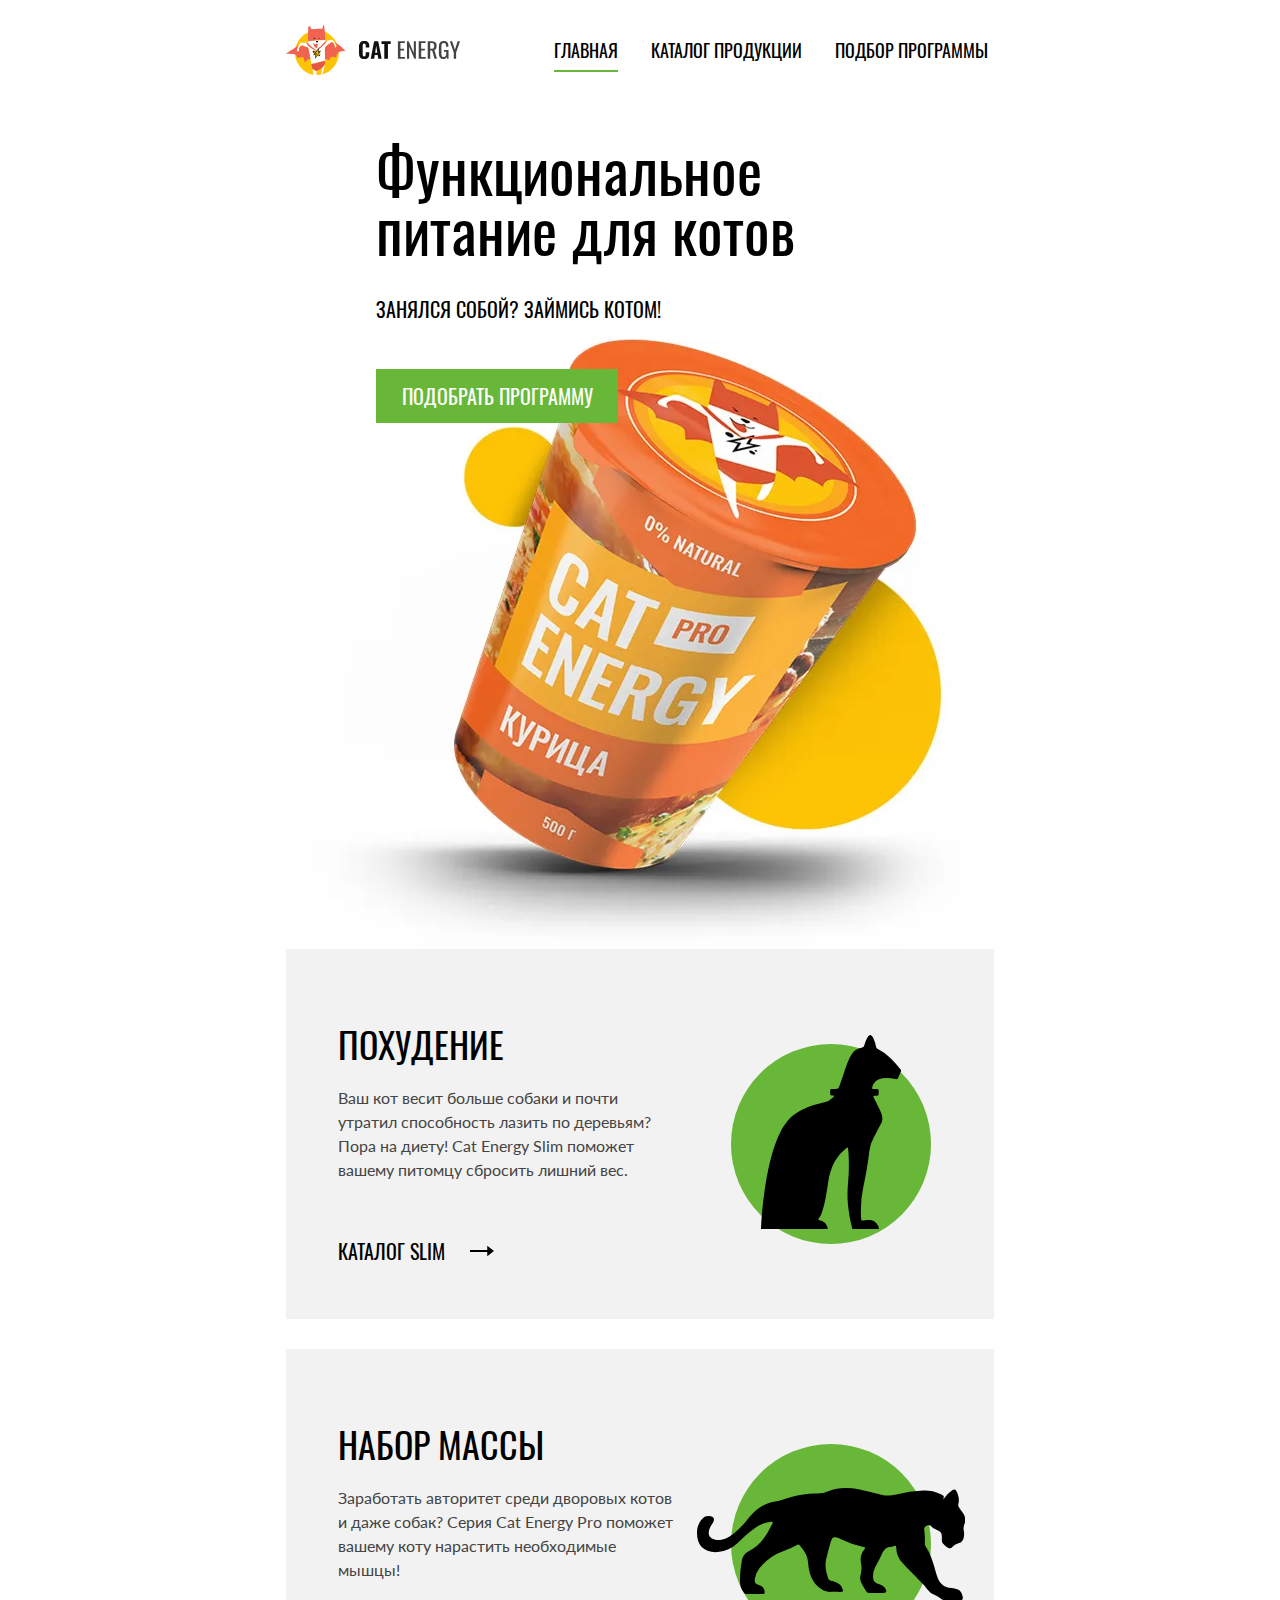
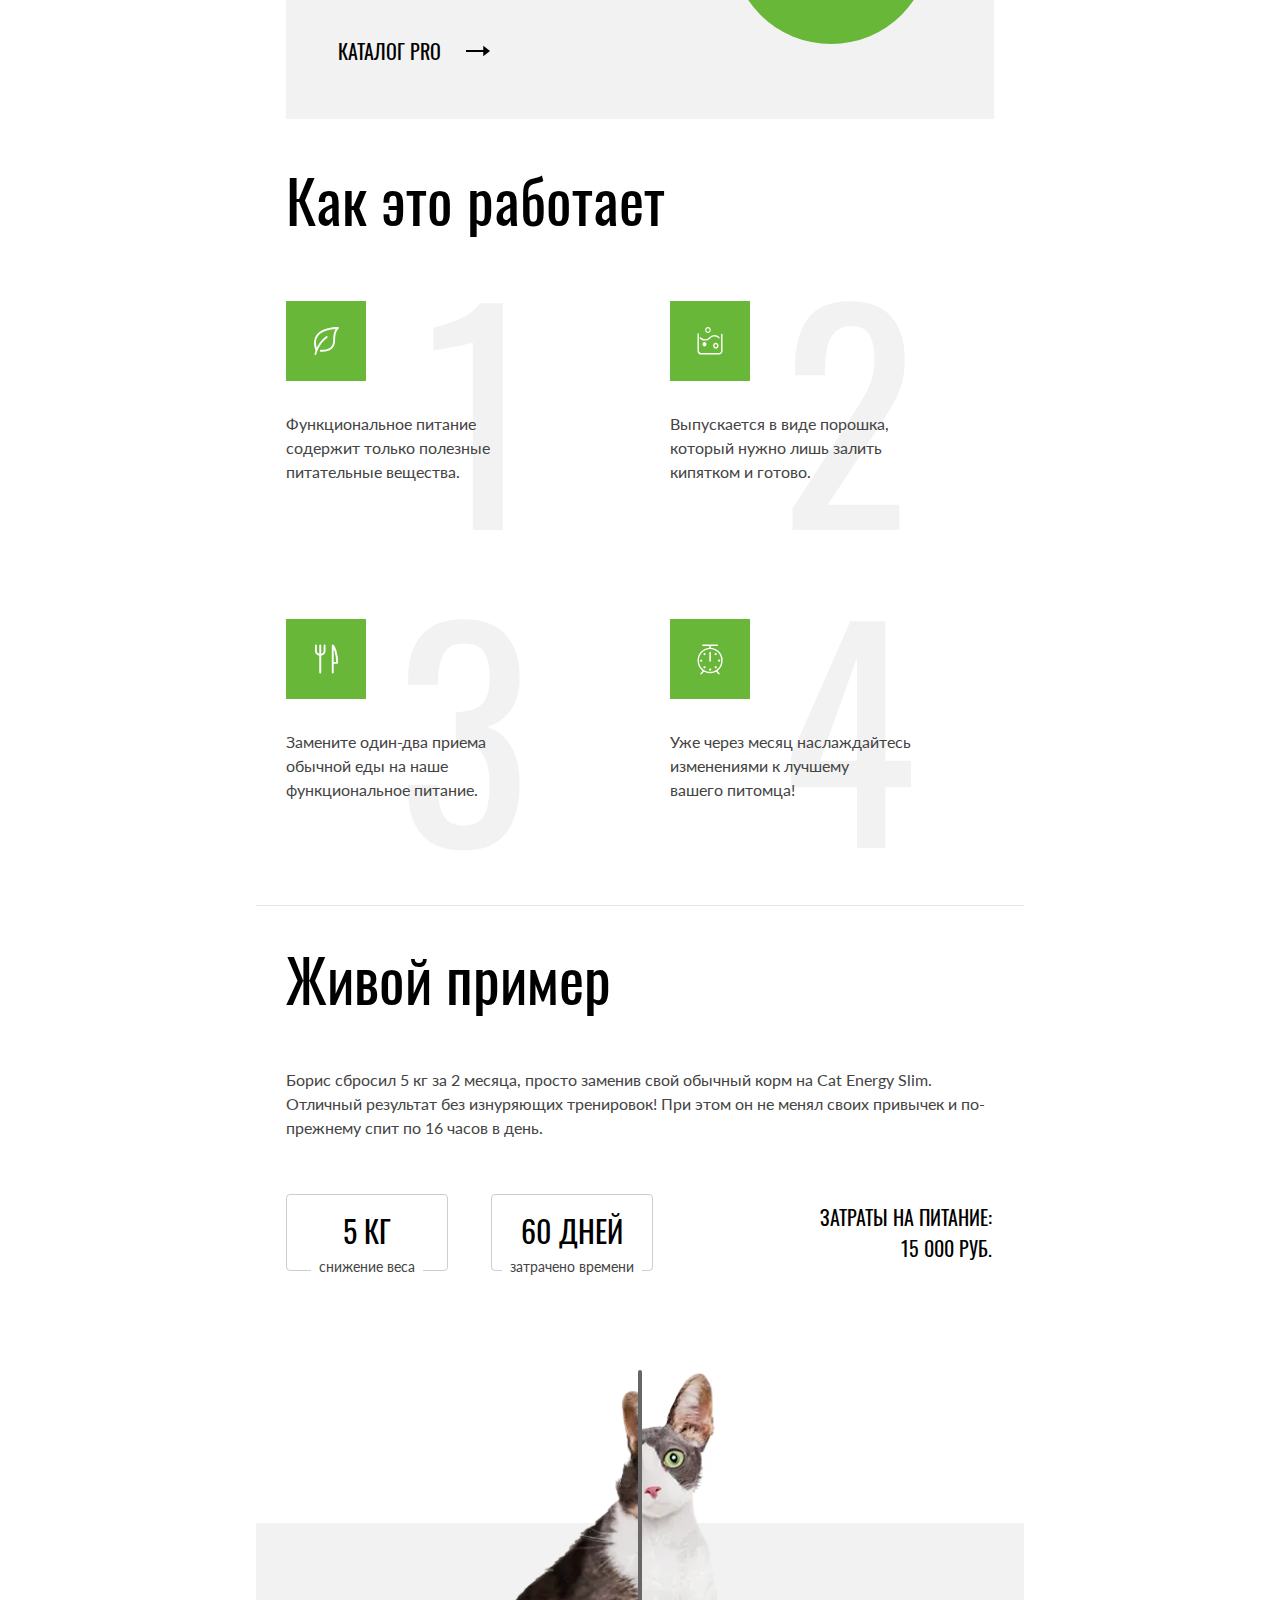
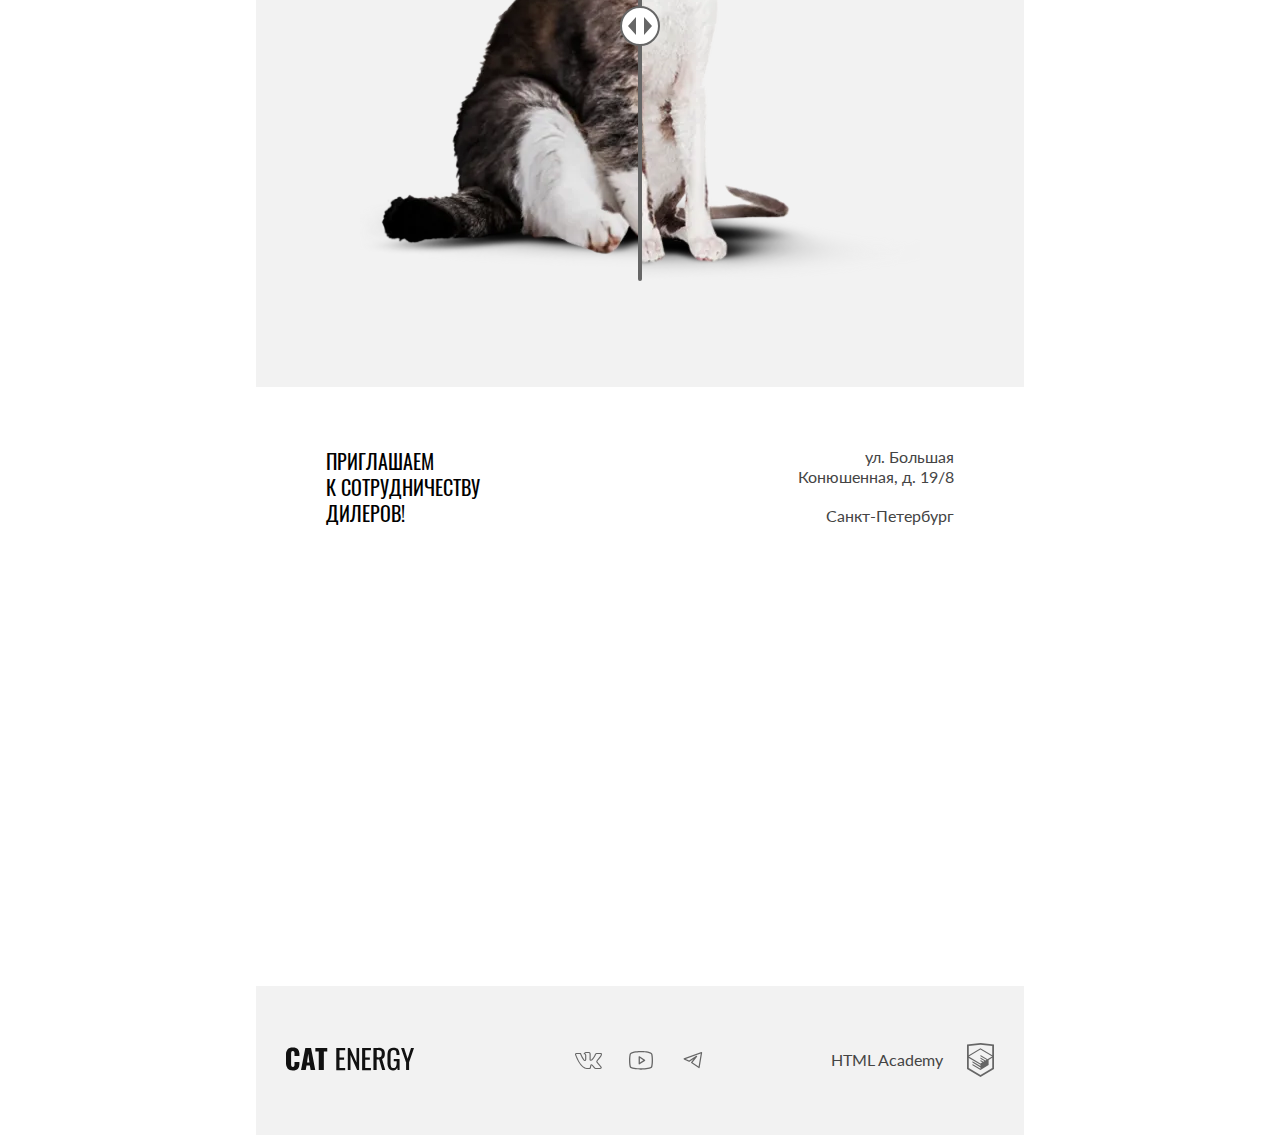
==== commit e935ab37: "Deploying to gh-pages from @ htmlacademy-adaptive/2486063-cat-energy-2@59131ca188ffb53d56979f94048dd" ====
--- a/index.html
+++ b/index.html
@@ -1 +1 @@
-<!DOCTYPE html><html class="page" lang="ru"><head><meta charset="UTF-8"><title>Название проекта</title><meta name="viewport" content="width=device-width,initial-scale=1"><link rel="stylesheet" href="styles/styles.css"><link rel="icon" href="favicon.ico"><link rel="icon" href="favicons/favicon.svg" type="image/svg+xml"><link rel="apple-touch-icon" sizes="180x180" href="favicons/180.png"><link rel="manifest" href="manifest.webmanifest"><script src="scripts/index.js" defer="defer"></script></head><body class="page__body page__index"><header class="header"><div class="header__wrapper"><a class="header__link" href="#"><picture><source media="(min-width: 1440px)" width="202" height="59" type="image/svg+xml" srcset="images/logo/logo-desktop.svg"><source media="(min-width: 768px)" width="174" height="50" type="image/svg+xml" srcset="images/logo/logo-tablet.svg"><img src="images/logo/logo-mobile.svg" width="33" height="38" alt="логотип cat energy"></picture></a><img class="header__logo-label" width="101" height="18" src="images/logo/logo-label.svg" alt="надпись cat energy"> <button class="header__toggle" type="button" aria-label="открыть меню"></button></div><nav class="navigation navigation--closed navigation--no-js"><ul class="navigation__list navigation__list--white-text"><li class="navigation__item navigation__item--active"><a href="#">главная</a></li><li class="navigation__item"><a href="catalog.html">каталог продукции</a></li><li class="navigation__item"><a href="#">подбор программы</a></li></ul></nav></header><main><h1 class="visually-hidden">Cat energy</h1><section class="hero"><div class="hero__bg-wrapper image-background-filter"><div class="hero__background"><picture><source media="(min-width: 1440px)" width="720" height="694" type="image/webp" srcset="images/hero/hero-background-desktop@1x.webp, images/hero/hero-background-desktop@2x.webp 2x"><source media="(min-width: 1440px)" width="720" height="694" type="image/jpeg" srcset="images/hero/hero-background-desktop@1x.jpg, images/hero/hero-background-desktop@2x.jpg 2x"><source width="320" height="302" type="image/webp" srcset="images/hero/hero-background-mobile@1x.webp, images/hero/hero-background-mobile@2x.webp 2x"><img src="images/hero/hero-background-mobile@1x.jpg" srcset="images/hero/hero-background-mobile@2x.jpg 2x" width="320" height="302" alt="фон с фото кота"></picture></div></div><div class="hero__wrapper"><h2 class="h1 h1--white">Функциональное питание для котов</h2><p>Занялся собой? Займись котом!</p><div class="hero__food-img"><picture><source media="(min-width: 1440px)" width="552" height="499" type="image/webp" srcset="images/hero/hero-food-desk@1x.webp, images/hero/hero-food-desk@2x.webp 2x"><source media="(min-width: 1440px)" width="552" height="499" type="image/png" srcset="images/hero/hero-food-desk@1x.png, images/hero/hero-food-desk@2x.png 2x"><source media="(min-width: 768px)" width="709" height="609" type="image/webp" srcset="images/hero/hero-food-tablet@1x.webp, images/hero/hero-food-tablet@2x.webp 2x"><source media="(min-width: 768px)" width="709" height="609" type="image/png" srcset="images/hero/hero-food-tablet@1x.png, images/hero/hero-food-tablet@2x.png 2x"><source width="280" height="270" type="image/webp" srcset="images/hero/hero-food-mob@1x.webp, images/hero/hero-food-mob@2x.webp 2x"><img src="images/hero/hero-food-mob@1x.png" srcset="images/hero/hero-food-mob@2x.png 2x" width="280" height="270" alt="Упаковка cat energy"></picture></div><a class="main-button" href="#">подобрать программу</a></div></section><section class="programs"><h2 class="visually-hidden">программы питания</h2><ul class="programs__list"><li class="programs__item"><div class="programs__item-wrapper"><h3>Похудение</h3><div class="programs__picture-bg"><picture><source media="(min-width: 1440px)" width="70" height="97" type="image/svg+xml" srcset="images/programs/programs-cat1.svg"><source media="(min-width: 768px)" width="140" height="194" type="image/svg+xml" srcset="images/programs/programs-cat1.svg"><img src="images/programs/programs-cat1.svg" width="36" height="50" alt="силуэт сидящего кота"></picture></div></div><p>Ваш кот весит больше собаки и почти утратил способность лазить по деревьям? Пора на диету! Cat Energy Slim поможет вашему питомцу сбросить лишний вес.</p><a class="programs__link" href="#">каталог slim<div></div></a></li><li class="programs__item"><div class="programs__item-wrapper"><h3>Набор массы</h3><div class="programs__picture-bg"><picture><source media="(min-width: 1440px)" width="134" height="56" type="image/svg+xml" srcset="images/programs/programs-cat2.svg"><source media="(min-width: 768px)" width="268" height="112" type="image/svg+xml" srcset="images/programs/programs-cat2.svg"><img src="images/programs/programs-cat2.svg" width="67" height="28" alt="силуэт кота в движении"></picture></div></div><p>Заработать авторитет среди дворовых котов и даже собак? Серия Cat Energy Pro поможет вашему коту нарастить необходимые мышцы!</p><a class="programs__link" href="#">каталог pro<div></div></a></li></ul></section><section class="advantages"><h2 class="section-title">Как это работает</h2><ul class="advantages__list"><li class="advantages__item"><div class="advantages__icon advantages__icon-leaf"><span class="visually-hidden">иконка листа</span></div><p>Функциональное питание содержит только полезные питательные вещества.</p></li><li class="advantages__item"><div class="advantages__icon advantages__icon-powder"><span class="visually-hidden">иконка порошка</span></div><p>Выпускается в виде порошка, который нужно лишь залить кипятком и готово.</p></li><li class="advantages__item"><div class="advantages__icon advantages__icon-eat"><span class="visually-hidden">иконка столовых приборов</span></div><p>Замените один-два приема обычной еды на наше функциональное питание.</p></li><li class="advantages__item"><div class="advantages__icon advantages__icon-clock"><span class="visually-hidden">иконка часов</span></div><p>Уже через месяц наслаждайтесь изменениями к лучшему вашего&nbsp;питомца!</p></li></ul></section><section class="example"><div class="example__advantages-container"><h2 class="section-title">Живой пример</h2><p class="example__description">Борис сбросил 5 кг за 2 месяца, просто заменив свой обычный корм на Cat Energy Slim. Отличный результат без изнуряющих тренировок! При этом он не менял своих привычек и по-прежнему спит по 16 часов в день.</p><div class="example__advantages-wrapper"><div class="example__advantages"><div class="example__border"><p>5 кг</p><p>снижение веса</p></div><div class="example__border"><p>60 дней</p><p>затрачено времени</p></div></div><p class="example__price">Затраты на питание: <span>15 000 РУБ.</span></p></div></div><div class="example__slider"><button class="example__slider-button" type="button" aria-label="кнопка слайдера"><div><svg width="24" height="18" viewBox="0 0 24 18" fill="none" xmlns="http://www.w3.org/2000/svg"><path d="m8 0-8 9 8 9v-18Zm16 9-8-9v18l8-9Z" fill="currentColor"/></svg></div></button><picture><source media="(min-width: 768px)" width="560" height="512" type="image/webp" srcset="images/example/slider-cats@1x.webp, images/example/slider-cats@2x.webp 2x"><source media="(min-width: 768px)" width="560" height="512" type="image/png" srcset="images/example/slider-cats@1x.png, images/example/slider-cats@2x.png 2x"><source width="280" height="256" type="image/webp" srcset="images/example/slider-cats@1x.webp, images/example/slider-cats@2x.webp 2x"><source width="280" height="256" type="image/png" srcset="images/example/slider-cats@1x.png, images/example/slider-cats@2x.png 2x"><img src="images/example/slider-cats@1x.png" srcset="images/example/slider-cats@2x.png 2x" width="280" height="256" alt="слайдер с котами до и после"></picture></div></section><section class="contacts"><h2 class="visually-hidden">контакты</h2><div class="address__wrapper"><p class="contacts__welcome">приглашаем к&nbsp;сотрудничеству дилеров!</p><address class="contacts__address"><p>ул. Большая Конюшенная, д. 19/8 <span class="contacts__city">Санкт-Петербург</span></p></address></div><picture><source media="(min-width: 1440px)" width="1440" height="400" type="image/webp" srcset="images/location/location-desktop@1x.webp, images/location/location-desktop@2x.webp 2x"><source media="(min-width: 1440px)" width="1440" height="400" type="image/jpeg" srcset="images/location/location-desktop@1x.jpg, images/location/location-desktop@2x.jpg 2x"><source media="(min-width: 768px)" width="768" height="400" type="image/webp" srcset="images/location/location-tablet@1x.webp, images/location/location-tablet@2x.webp 2x"><source media="(min-width: 768px)" width="768" height="400" type="image/jpeg" srcset="images/location/location-tablet@1x.jpg, images/location/location-tablet@2x.jpg 2x"><source width="320" height="362" type="image/webp" srcset="images/location/location-mobile@1x.webp, images/location/location-mobile@2x.webp 2x"><source width="320" height="362" type="image/jpeg" srcset="images/location/location-mobile@1x.jpg, images/location/location-mobile@2x.jpg 2x"><img src="images/location/location-mobile@1x.jpg" srcset="images/location/location-mobile@2x.jpg 2x" width="320" height="362" alt="карта расположения cat energy"></picture></section></main><footer class="footer"><a class="footer__logo-link" href="#"><svg xmlns="http://www.w3.org/2000/svg" width="128" height="24" fill="none" viewBox="0 0 101 18" role="img" aria-label="[title]"><title>надпись cat energy</title><g fill="#111" clip-path="url(#a)"><path d="M1.26 16.54a6.87 6.87 0 0 1-1.26-4.3v-6.4a6.95 6.95 0 0 1 1.19-4.38c.87-1 2.2-1.46 4.18-1.46s3.24.46 4.03 1.3a5.42 5.42 0 0 1 1.19 3.78v1.53h-3.87v-1.76a3.7 3.7 0 0 0-.24-1.54 1.12 1.12 0 0 0-.46-.48 1.16 1.16 0 0 0-.65-.14c-.55 0-.94.16-1.1.54a4.85 4.85 0 0 0-.24 1.7v8.22a3.11 3.11 0 0 0 .32 1.62c.15.38.55.54 1.1.54s.87-.16 1.03-.54a4.4 4.4 0 0 0 .24-1.62v-1.84h3.87v1.54a5.78 5.78 0 0 1-1.19 3.84c-.79.92-2.13 1.39-4.03 1.39-1.9-.08-3.32-.54-4.1-1.54Zm14-16.31h4.5l3.32 17.54h-3.64l-.63-3.7h-2.61l-.63 3.7h-3.72l3.4-17.54Zm3.23 11.54-.94-6.85-.95 6.85h1.9Zm7.35-8.62h-2.68v-2.92h9.4v2.85h-2.69v14.69h-4.03v-14.62Zm13.91-2.92h6.96v1.85h-4.5v5.77h3.63v1.76h-3.64v6.47h4.5v1.77h-7.03v-17.62h.08Zm9.01 0h1.74l5.14 11.62v-11.62h2.05v17.54h-1.58l-5.21-12v12h-2.14v-17.54Zm11.3 0h6.96v1.85h-4.5v5.77h3.63v1.76h-3.64v6.47h4.5v1.77h-6.95v-17.62Zm9.01 0h3.64a6.45 6.45 0 0 1 4.03 1.08c.87.69 1.26 1.92 1.26 3.54 0 2.23-.7 3.61-2.21 4.07l2.53 8.77h-2.45l-2.37-8.23h-1.98v8.23h-2.53v-17.46h.08Zm3.48 7.54a3.52 3.52 0 0 0 2.3-.62c.47-.38.7-1.15.7-2.3a4.85 4.85 0 0 0-.23-1.7 1.98 1.98 0 0 0-.87-.92 3.69 3.69 0 0 0-1.74-.3h-1.1v5.76h.94v.08Zm8.61 8.7a7.61 7.61 0 0 1-1.1-4.47v-5.85c-.02-1.11.11-2.22.4-3.3a3.92 3.92 0 0 1 1.5-2c.88-.51 1.9-.75 2.92-.7 1.66 0 2.84.39 3.56 1.23a5.77 5.77 0 0 1 1.1 3.85v.62h-2.37v-.54a11.03 11.03 0 0 0-.16-1.92 1.53 1.53 0 0 0-.63-1 2.5 2.5 0 0 0-1.5-.39 2.42 2.42 0 0 0-1.58.46 1.7 1.7 0 0 0-.63 1.23 14.01 14.01 0 0 0-.16 2.08v6.54a6.82 6.82 0 0 0 .47 2.92c.32.62.95.85 1.9.85a1.96 1.96 0 0 0 1.09-.19c.34-.16.62-.42.8-.74a6.9 6.9 0 0 0 .56-3.07v-1.23h-2.3v-1.77h4.59v8.69h-1.58l-.24-2a3.14 3.14 0 0 1-1.22 1.66 3.29 3.29 0 0 1-2.02.57 4.04 4.04 0 0 1-1.9-.35 3.93 3.93 0 0 1-1.5-1.19Zm13.52-4.85-3.88-11.31h2.38l2.76 8.46 2.69-8.46h2.37l-3.87 11.3v6.16h-2.37v-6.16h-.08Z"/></g><defs><clipPath id="a"><path fill="#fff" d="M0 0h101v18h-101z"/></clipPath></defs></svg></a><ul class="footer__socials-list"><li class="footer__social-item"><a class="footer__social-link footer__social-link-vk" href="#"><span class="visually-hidden">в контакте</span></a></li><li class="footer__social-item"><a class="footer__social-link footer__social-link-yt" href="#"><span class="visually-hidden">youtube</span></a></li><li class="footer__social-item"><a class="footer__social-link footer__social-link-tg" href="#"><span class="visually-hidden">telegram</span></a></li></ul><div class="footer__htmlacademy-links"><a class="footer__link-html-academy" href="https://htmlacademy.ru/intensive/adaptive">HTML Academy</a> <a class="footer__html-academy-logo" href="https://htmlacademy.ru/intensive/adaptive"><span class="visually-hidden">логотип html academy</span></a></div></footer><script src="script.js"></script></body></html>+<!DOCTYPE html><html class="page" lang="ru"><head><meta charset="UTF-8"><title>Название проекта</title><meta name="viewport" content="width=device-width,initial-scale=1"><link rel="stylesheet" href="styles/styles.css"><link rel="icon" href="favicon.ico"><link rel="icon" href="favicons/favicon.svg" type="image/svg+xml"><link rel="apple-touch-icon" sizes="180x180" href="favicons/180.png"><link rel="manifest" href="manifest.webmanifest"></head><body class="page__body page__index"><header class="header"><div class="header__wrapper"><a class="header__link" href="#"><picture><source media="(min-width: 1440px)" width="202" height="59" type="image/svg+xml" srcset="images/logo/logo-desktop.svg"><source media="(min-width: 768px)" width="174" height="50" type="image/svg+xml" srcset="images/logo/logo-tablet.svg"><img src="images/logo/logo-mobile.svg" width="33" height="38" alt="логотип cat energy"></picture></a><img class="header__logo-label" width="101" height="18" src="images/logo/logo-label.svg" alt="надпись cat energy"> <button class="header__toggle" type="button" aria-label="открыть меню"></button></div><nav class="navigation navigation--closed navigation--no-js"><ul class="navigation__list navigation__list--white-text"><li class="navigation__item navigation__item--active"><a href="#">главная</a></li><li class="navigation__item"><a href="catalog.html">каталог продукции</a></li><li class="navigation__item"><a href="#">подбор программы</a></li></ul></nav></header><main><h1 class="visually-hidden">Cat energy</h1><section class="hero"><div class="hero__bg-wrapper image-background-filter"><div class="hero__background"><picture><source media="(min-width: 1440px)" width="720" height="694" type="image/webp" srcset="images/hero/hero-background-desktop@1x.webp, images/hero/hero-background-desktop@2x.webp 2x"><source media="(min-width: 1440px)" width="720" height="694" type="image/jpeg" srcset="images/hero/hero-background-desktop@1x.jpg, images/hero/hero-background-desktop@2x.jpg 2x"><source width="320" height="302" type="image/webp" srcset="images/hero/hero-background-mobile@1x.webp, images/hero/hero-background-mobile@2x.webp 2x"><img src="images/hero/hero-background-mobile@1x.jpg" srcset="images/hero/hero-background-mobile@2x.jpg 2x" width="320" height="302" alt="фон с фото кота"></picture></div></div><div class="hero__wrapper"><h2 class="h1 h1--white">Функциональное питание для котов</h2><p>Занялся собой? Займись котом!</p><div class="hero__food-img"><picture><source media="(min-width: 1440px)" width="552" height="499" type="image/webp" srcset="images/hero/hero-food-desk@1x.webp, images/hero/hero-food-desk@2x.webp 2x"><source media="(min-width: 1440px)" width="552" height="499" type="image/png" srcset="images/hero/hero-food-desk@1x.png, images/hero/hero-food-desk@2x.png 2x"><source media="(min-width: 768px)" width="709" height="609" type="image/webp" srcset="images/hero/hero-food-tablet@1x.webp, images/hero/hero-food-tablet@2x.webp 2x"><source media="(min-width: 768px)" width="709" height="609" type="image/png" srcset="images/hero/hero-food-tablet@1x.png, images/hero/hero-food-tablet@2x.png 2x"><source width="280" height="270" type="image/webp" srcset="images/hero/hero-food-mob@1x.webp, images/hero/hero-food-mob@2x.webp 2x"><img src="images/hero/hero-food-mob@1x.png" srcset="images/hero/hero-food-mob@2x.png 2x" width="280" height="270" alt="Упаковка cat energy"></picture></div><a class="main-button" href="#">подобрать программу</a></div></section><section class="programs"><h2 class="visually-hidden">программы питания</h2><ul class="programs__list"><li class="programs__item"><div class="programs__item-wrapper"><h3>Похудение</h3><div class="programs__picture-bg"><picture><source media="(min-width: 1440px)" width="70" height="97" type="image/svg+xml" srcset="images/programs/programs-cat1.svg"><source media="(min-width: 768px)" width="140" height="194" type="image/svg+xml" srcset="images/programs/programs-cat1.svg"><img src="images/programs/programs-cat1.svg" width="36" height="50" alt="силуэт сидящего кота"></picture></div></div><p>Ваш кот весит больше собаки и почти утратил способность лазить по деревьям? Пора на диету! Cat Energy Slim поможет вашему питомцу сбросить лишний вес.</p><a class="programs__link" href="#">каталог slim<div></div></a></li><li class="programs__item"><div class="programs__item-wrapper"><h3>Набор массы</h3><div class="programs__picture-bg"><picture><source media="(min-width: 1440px)" width="134" height="56" type="image/svg+xml" srcset="images/programs/programs-cat2.svg"><source media="(min-width: 768px)" width="268" height="112" type="image/svg+xml" srcset="images/programs/programs-cat2.svg"><img src="images/programs/programs-cat2.svg" width="67" height="28" alt="силуэт кота в движении"></picture></div></div><p>Заработать авторитет среди дворовых котов и даже собак? Серия Cat Energy Pro поможет вашему коту нарастить необходимые мышцы!</p><a class="programs__link" href="#">каталог pro<div></div></a></li></ul></section><section class="advantages"><h2 class="section-title">Как это работает</h2><ul class="advantages__list"><li class="advantages__item"><div class="advantages__icon advantages__icon-leaf"><span class="visually-hidden">иконка листа</span></div><p>Функциональное питание содержит только полезные питательные вещества.</p></li><li class="advantages__item"><div class="advantages__icon advantages__icon-powder"><span class="visually-hidden">иконка порошка</span></div><p>Выпускается в виде порошка, который нужно лишь залить кипятком и готово.</p></li><li class="advantages__item"><div class="advantages__icon advantages__icon-eat"><span class="visually-hidden">иконка столовых приборов</span></div><p>Замените один-два приема обычной еды на наше функциональное питание.</p></li><li class="advantages__item"><div class="advantages__icon advantages__icon-clock"><span class="visually-hidden">иконка часов</span></div><p>Уже через месяц наслаждайтесь изменениями к лучшему вашего&nbsp;питомца!</p></li></ul></section><section class="example"><div class="example__advantages-container"><h2 class="section-title">Живой пример</h2><p class="example__description">Борис сбросил 5 кг за 2 месяца, просто заменив свой обычный корм на Cat Energy Slim. Отличный результат без&nbsp;изнуряющих тренировок! При этом он не менял своих привычек и по-прежнему спит по 16 часов в день.</p><div class="example__advantages-wrapper"><div class="example__advantages"><div class="example__border"><p>5 кг</p><p>снижение веса</p></div><div class="example__border"><p>60 дней</p><p>затрачено времени</p></div></div><p class="example__price">Затраты на питание: <span>15 000 РУБ.</span></p></div></div><div class="example__slider"><button class="example__slider-button" type="button" aria-label="кнопка слайдера"><div><svg width="24" height="18" viewBox="0 0 24 18" fill="none" xmlns="http://www.w3.org/2000/svg"><path d="m8 0-8 9 8 9v-18Zm16 9-8-9v18l8-9Z" fill="currentColor"/></svg></div></button><picture><source media="(min-width: 768px)" width="560" height="512" type="image/webp" srcset="images/example/slider-cats@1x.webp, images/example/slider-cats@2x.webp 2x"><source media="(min-width: 768px)" width="560" height="512" type="image/png" srcset="images/example/slider-cats@1x.png, images/example/slider-cats@2x.png 2x"><source width="280" height="256" type="image/webp" srcset="images/example/slider-cats@1x.webp, images/example/slider-cats@2x.webp 2x"><source width="280" height="256" type="image/png" srcset="images/example/slider-cats@1x.png, images/example/slider-cats@2x.png 2x"><img src="images/example/slider-cats@1x.png" srcset="images/example/slider-cats@2x.png 2x" width="280" height="256" alt="слайдер с котами до и после"></picture></div></section><section class="contacts"><h2 class="visually-hidden">контакты</h2><div class="contacts__map-wrapper"><div class="address__wrapper"><p class="contacts__welcome">приглашаем к&nbsp;сотрудничеству дилеров!</p><address class="contacts__address"><p>ул. Большая Конюшенная, д. 19/8 <span class="contacts__city">Санкт-Петербург</span></p></address></div><iframe src="https://yandex.ru/map-widget/v1/?ll=30.321113%2C59.938407&mode=search&sctx=ZAAAAAgAEAAaKAoSCc%2B7saAw4EJAEeDW3TzVXUZAEhIJ7Z%2BnAYOkpz8RaThlbr4RrT8iBgABAgMEBSgKOABA0p8NSAFqAnJ1nQHNzMw9oAEAqAEAvQETaA2gwgECAACCAjPRg9C7LiDQkdC%2B0LvRjNGI0LDRjyDQmtC%2B0L3RjtGI0LXQvdC90LDRjywg0LQuIDE5LziKAgCSAgCaAgxkZXNrdG9wLW1hcHM%3D&sll=30.323036%2C59.938631&sspn=0.008220%2C0.007114&text=%D1%83%D0%BB.%20%D0%91%D0%BE%D0%BB%D1%8C%D1%88%D0%B0%D1%8F%20%D0%9A%D0%BE%D0%BD%D1%8E%D1%88%D0%B5%D0%BD%D0%BD%D0%B0%D1%8F%2C%20%D0%B4.%2019%2F8&whatshere%5Bpoint%5D=30.323037%2C59.938631&whatshere%5Bzoom%5D=17&z=16" title="Карта"></iframe></div></section></main><footer class="footer"><a class="footer__logo-link" href="#"><svg xmlns="http://www.w3.org/2000/svg" width="128" height="24" fill="none" viewBox="0 0 101 18" role="img"><title>надпись cat energy</title><g fill="#111" clip-path="url(#a)"><path d="M1.26 16.54a6.87 6.87 0 0 1-1.26-4.3v-6.4a6.95 6.95 0 0 1 1.19-4.38c.87-1 2.2-1.46 4.18-1.46s3.24.46 4.03 1.3a5.42 5.42 0 0 1 1.19 3.78v1.53h-3.87v-1.76a3.7 3.7 0 0 0-.24-1.54 1.12 1.12 0 0 0-.46-.48 1.16 1.16 0 0 0-.65-.14c-.55 0-.94.16-1.1.54a4.85 4.85 0 0 0-.24 1.7v8.22a3.11 3.11 0 0 0 .32 1.62c.15.38.55.54 1.1.54s.87-.16 1.03-.54a4.4 4.4 0 0 0 .24-1.62v-1.84h3.87v1.54a5.78 5.78 0 0 1-1.19 3.84c-.79.92-2.13 1.39-4.03 1.39-1.9-.08-3.32-.54-4.1-1.54Zm14-16.31h4.5l3.32 17.54h-3.64l-.63-3.7h-2.61l-.63 3.7h-3.72l3.4-17.54Zm3.23 11.54-.94-6.85-.95 6.85h1.9Zm7.35-8.62h-2.68v-2.92h9.4v2.85h-2.69v14.69h-4.03v-14.62Zm13.91-2.92h6.96v1.85h-4.5v5.77h3.63v1.76h-3.64v6.47h4.5v1.77h-7.03v-17.62h.08Zm9.01 0h1.74l5.14 11.62v-11.62h2.05v17.54h-1.58l-5.21-12v12h-2.14v-17.54Zm11.3 0h6.96v1.85h-4.5v5.77h3.63v1.76h-3.64v6.47h4.5v1.77h-6.95v-17.62Zm9.01 0h3.64a6.45 6.45 0 0 1 4.03 1.08c.87.69 1.26 1.92 1.26 3.54 0 2.23-.7 3.61-2.21 4.07l2.53 8.77h-2.45l-2.37-8.23h-1.98v8.23h-2.53v-17.46h.08Zm3.48 7.54a3.52 3.52 0 0 0 2.3-.62c.47-.38.7-1.15.7-2.3a4.85 4.85 0 0 0-.23-1.7 1.98 1.98 0 0 0-.87-.92 3.69 3.69 0 0 0-1.74-.3h-1.1v5.76h.94v.08Zm8.61 8.7a7.61 7.61 0 0 1-1.1-4.47v-5.85c-.02-1.11.11-2.22.4-3.3a3.92 3.92 0 0 1 1.5-2c.88-.51 1.9-.75 2.92-.7 1.66 0 2.84.39 3.56 1.23a5.77 5.77 0 0 1 1.1 3.85v.62h-2.37v-.54a11.03 11.03 0 0 0-.16-1.92 1.53 1.53 0 0 0-.63-1 2.5 2.5 0 0 0-1.5-.39 2.42 2.42 0 0 0-1.58.46 1.7 1.7 0 0 0-.63 1.23 14.01 14.01 0 0 0-.16 2.08v6.54a6.82 6.82 0 0 0 .47 2.92c.32.62.95.85 1.9.85a1.96 1.96 0 0 0 1.09-.19c.34-.16.62-.42.8-.74a6.9 6.9 0 0 0 .56-3.07v-1.23h-2.3v-1.77h4.59v8.69h-1.58l-.24-2a3.14 3.14 0 0 1-1.22 1.66 3.29 3.29 0 0 1-2.02.57 4.04 4.04 0 0 1-1.9-.35 3.93 3.93 0 0 1-1.5-1.19Zm13.52-4.85-3.88-11.31h2.38l2.76 8.46 2.69-8.46h2.37l-3.87 11.3v6.16h-2.37v-6.16h-.08Z"/></g></svg></a><ul class="footer__socials-list"><li class="footer__social-item"><a class="footer__social-link footer__social-link-vk" href="#"><span class="visually-hidden">в контакте</span></a></li><li class="footer__social-item"><a class="footer__social-link footer__social-link-yt" href="#"><span class="visually-hidden">youtube</span></a></li><li class="footer__social-item"><a class="footer__social-link footer__social-link-tg" href="#"><span class="visually-hidden">telegram</span></a></li></ul><div class="footer__htmlacademy-links"><a class="footer__link-html-academy" href="https://htmlacademy.ru/intensive/adaptive">HTML Academy</a> <a class="footer__html-academy-logo" href="https://htmlacademy.ru/intensive/adaptive"><span class="visually-hidden">логотип html academy</span></a></div></footer><script src="scripts/index.js" defer="defer"></script></body></html>--- a/styles/styles.css
+++ b/styles/styles.css
@@ -1 +1 @@
-.visually-hidden{white-space:nowrap;-webkit-clip-path:inset(100%);clip-path:inset(100%);clip:rect(0 0 0 0);border:0;width:1px;height:1px;margin:-1px;padding:0;position:absolute;overflow:hidden}@font-face{font-family:Lato;font-weight:400;font-style:normal;src:url(../fonts/lato/Lato-Regular.woff2)format("woff2");font-display:swap}@font-face{font-family:Lato;font-weight:700;font-style:normal;src:url(../fonts/lato/Lato-Regular.woff2)format("woff2");font-display:swap}@font-face{font-family:Oswald;font-weight:400;font-style:normal;src:url(../fonts/oswald/oswaldregular.woff2)format("woff2");font-display:swap}@font-face{font-family:Oswald;font-weight:700;font-style:normal;src:url(../fonts/oswald/oswaldregular.woff2)format("woff2");font-display:swap}html{box-sizing:border-box}*,:before,:after{box-sizing:inherit}body{color:#444;width:320px;margin:0 auto;font-family:Lato,Arial,sans-serif;font-size:14px;line-height:18px}@media screen and (width>=768px){body{width:768px}}@media screen and (width>=1440px){body{width:1440px}}.h1{color:#000;margin:0;font-family:Oswald,Arial,sans-serif;font-size:36px;line-height:36px}@media screen and (width>=768px){.h1{font-size:60px;line-height:60px}}.h1--white{color:#fff}.section-title{color:#000;margin:0;font-family:Oswald,Arial,sans-serif;font-size:36px;line-height:40px;position:relative}@media screen and (width>=768px){.section-title{font-size:60px;line-height:60px}}.section-title-catalog{position:relative}.section-title-catalog:before{content:"";z-index:-1;background-color:#68b738;width:100%;height:2px;display:block;position:absolute;top:13px}.section-title-catalog h2{color:#000;background-color:#fff;margin:0;padding:0 40px 0 20px;font-family:Oswald,Arial,sans-serif;font-size:24px;line-height:24px;display:inline-block}@media screen and (width>=768px){.section-title-catalog h2{margin:0 30px;padding:0 40px;font-size:32px;line-height:32px}}@media screen and (width>=1440px){.section-title-catalog h2{margin:0 70px;font-size:40px;line-height:40px}}.main-button{color:#fff;text-transform:uppercase;text-align:center;cursor:pointer;background-color:#68b738;border:none;padding:10px 20px;font-family:Oswald,Arial,sans-serif;font-size:16px;font-weight:400;line-height:20px}.main-button--bigger-font{font-size:20px;line-height:26px}.main-button:hover{background-color:#5eaa2f;transition:background-color .3s}.main-button:active{color:#ffffff4d;transition:color .3s}.main-button--gray{color:#444;background-color:#f2f2f2}.main-button--gray:hover{background-color:#ebebeb;transition:background-color .3s}.main-button--gray:active{color:#444;transition:color .3s}.header{font-family:Oswald,Arial,sans-serif;font-size:20px;line-height:20px}@media screen and (width<=767px){.header{border-bottom:1px solid #ebebeb}}@media screen and (width>=768px){.header{justify-content:space-between;align-items:center;margin-bottom:65px;padding:25px 30px 0;font-size:18px;line-height:24px;display:flex}}@media screen and (width>=1440px){.header{padding:55px 110px 0}}.header__wrapper{justify-content:space-between;align-items:center;padding:14px 20px;display:flex}@media screen and (width>=768px){.header__wrapper{border-bottom:none;padding:0 20px 0 0}}.header__link{transition:opacity .3s}.header__link:hover{opacity:.8}.header__link:active{opacity:.6}.header__link picture{justify-content:center;align-items:center;display:flex}@media screen and (width>=768px){.header__logo-label,.header__toggle{display:none}}.header:has(.navigation--closed) .header__toggle{background-color:#fff;background-image:url(../icons/stack.svg#header-burger);border:none;width:24px;height:24px}.header:has(.navigation--opened) .header__toggle{background-color:#fff;border:none;width:24px;height:24px;position:relative}.header:has(.navigation--opened) .header__toggle:before,.header:has(.navigation--opened) .header__toggle:after{content:"";background-color:#000;width:100%;height:2px;position:absolute;top:50%;left:0}.header:has(.navigation--opened) .header__toggle:before{transform:rotate(45deg)}.header:has(.navigation--opened) .header__toggle:after{transform:rotate(-45deg)}.header:has(.navigation__non-js) .header__toggle{display:none}.header:has(.navigation__non-js) .header__wrapper{justify-content:start;gap:56px}@media screen and (width<=767px){.navigation{z-index:10;background-color:#fff;width:320px;position:absolute;top:66px;left:50%;transform:translate(-50%)}.navigation--opened{display:block}.navigation--closed{display:none}}@media screen and (width>=768px){.navigation{flex-wrap:wrap;justify-content:space-between;align-items:center;gap:33px;height:100%;display:flex}}@media screen and (width>=1440px){.page__index .navigation{max-width:560px}}.navigation a{color:#000;text-transform:uppercase;text-decoration:none}@media screen and (width>=1440px){.navigation a{font-size:20px}}.navigation a:hover{opacity:.6;transition:opacity .3s}.navigation a:active{opacity:.3;transition:opacity .3s}.navigation__list{margin:0;padding:0;list-style:none}@media screen and (width>=768px){.navigation__list{flex-wrap:wrap;gap:33px;margin-right:6px;display:flex}}@media screen and (width>=1440px){.navigation__list{margin-right:0}.navigation__list--white-text a{color:#fff}}.navigation__item{position:relative}.navigation__item--active:before{content:"";background-color:#68b738;width:100%;height:2px;display:none;position:absolute;bottom:-10px;left:0}@media screen and (width<=767px){.navigation__item{text-align:center;border-bottom:1px solid #e6e6e6;padding:22px 20px 24px}.navigation__item:first-child{border-top:1px solid #e6e6e6}}@media screen and (width>=768px){.navigation__item--active:before{display:block}}@media screen and (width>=1440px){.navigation:has(.navigation__list--white-text) .navigation__item--active:before{background-color:#fff}}@media screen and (width<=767px){.navigation--no-js{position:static;transform:translate(0)}}.hero{color:#fff;font-family:Oswald,Arial,sans-serif;font-size:14px;line-height:14px}@media screen and (width<=767px){.hero{position:relative}}@media screen and (width>=1440px){.hero{min-height:598px}}.hero__wrapper{flex-direction:column;display:flex;position:relative}@media screen and (width>=1440px){.hero__wrapper{margin-bottom:82px}}@media screen and (width<=767px){.hero__bg-wrapper{height:calc(100% - 199px)}}@media screen and (width>=1440px){.hero__bg-wrapper{top:0;left:50%}}.hero__background{z-index:-999;position:relative;top:auto;left:auto}@media screen and (width>=768px){.hero__background{display:none}}@media screen and (width>=1440px){.hero__background{display:block}}.hero__background img{display:block}.hero h2{text-align:center;margin:0;padding:27px 20px 25px}@media screen and (width>=768px){.hero h2{text-align:left;color:#000;max-width:420px;margin:0 120px 40px;padding:0}}@media screen and (width>=1440px){.hero h2{margin:47px 190px 40px}}.hero p{text-transform:uppercase;text-align:center;margin:0;padding:0 20px 29px}@media screen and (width>=768px){.hero p{text-align:left;color:#000;width:340px;max-width:340px;margin:0 120px 50px;padding:0;font-size:20px;line-height:20px}}@media screen and (width>=1440px){.hero p{margin:0 190px 50px}}.hero__food-img{object-fit:cover;margin-bottom:3px;padding:0 20px}@media screen and (width>=768px){.hero__food-img{z-index:-1;order:1;margin:-84px 8px 0}}@media screen and (width>=1440px){.hero__food-img{z-index:0;margin:0;padding:0;position:absolute;top:71%;left:50%;transform:translate(-29%,-54%)}}.hero a{margin:0 20px 20px;text-decoration:none}@media screen and (width>=768px){.hero a{width:242px;margin:0 120px;padding:14px 25px;font-size:20px;line-height:26px}}@media screen and (width>=1440px){.hero a{margin:0 190px}}.image-background-filter{pointer-events:none;position:absolute}.image-background-filter:before{content:"";z-index:-1;background-color:#68b738d9;position:absolute;inset:0}.programs__list{margin:0 20px 20px;padding:0;list-style:none}@media screen and (width>=768px){.programs__list{margin:0 30px 45px}}@media screen and (width>=1440px){.programs__list{flex-wrap:wrap;gap:80px;margin:0 110px 71px;display:flex}}.programs__item{background-color:#f2f2f2;width:auto;padding-bottom:20px}@media screen and (width<=767px){.programs__item:not(:last-child){margin-bottom:20px}}@media screen and (width>=768px) and (width<=1439px){.programs__item{padding:77px 63px 58px 52px;position:relative}.programs__item:not(:last-child){margin-bottom:30px}}@media screen and (width>=1440px){.programs__item{min-width:570px;padding:47px 61px 55px 52px}}.programs__item-wrapper{align-items:center;gap:20px;padding:24px 20px 25px;display:flex}@media screen and (width>=768px){.programs__item-wrapper{margin-bottom:24px;padding:0}}@media screen and (width>=1440px){.programs__item-wrapper{gap:62px;margin-bottom:39px}}.programs__picture-bg{background-color:#68b738;border-radius:100%;justify-content:center;align-items:center;width:50px;height:50px;display:flex}@media screen and (width>=768px) and (width<=1439px){.programs__picture-bg{width:200px;height:200px;position:absolute;top:50%;right:63px;transform:translateY(-45%)}}@media screen and (width>=1440px){.programs__picture-bg{width:100px;height:100px;right:50px}}@media screen and (width>=768px){.programs__item:first-child img{margin-top:-25px}}@media screen and (width>=1440px){.programs__item:first-child img{margin-top:-10px}}.programs h3{color:#000;text-transform:uppercase;order:1;margin:0;font-family:Oswald,Arial,sans-serif;font-size:24px;line-height:37px}@media screen and (width>=768px){.programs h3{font-size:36px;line-height:36px}}.programs__item p{border-bottom:1px solid #e6e6e6;margin:0 20px;padding-bottom:22px}@media screen and (width>=768px){.programs__item p{border-bottom:none;max-width:340px;margin:0 0 50px;padding-bottom:0;font-size:16px;line-height:24px}}@media screen and (width>=1440px){.programs__item p{max-width:457px;margin-bottom:28px}}.programs__link{color:#000;text-transform:uppercase;align-items:center;gap:15px;max-width:max-content;margin:17px 20px 0;font-family:Oswald,Arial,sans-serif;font-size:16px;line-height:16px;text-decoration:none;display:flex}.programs__link div{content:"";background-color:#000;align-items:center;width:18px;height:2px;transition:width .3s;display:flex;position:relative}.programs__link div:after{content:"";background-color:#000;width:7px;height:12px;display:block;position:absolute;right:-6px;-webkit-mask-image:url(../icons/stack.svg#programs-arrow);mask-image:url(../icons/stack.svg#programs-arrow);-webkit-mask-repeat:no-repeat;mask-repeat:no-repeat}@media screen and (width>=768px){.programs__link{gap:25px;min-width:161px;margin:0;font-size:20px;line-height:30px}}.programs__link:hover div{width:26px}.programs__link:active{opacity:.3;transition:opacity .3s}.advantages h2{margin:0 20px 40px}@media screen and (width>=768px){.advantages h2{margin:0 30px 32px}}@media screen and (width>=1440px){.advantages h2{margin:0 110px 32px}}.advantages__list{margin:0 20px 49px;padding:0;list-style:none}@media screen and (width>=768px){.advantages__list{flex-wrap:wrap;justify-content:start;gap:38px 139px;margin:0 30px 92px;display:flex;position:relative}}@media screen and (width>=768px) and (width<=1439px){.advantages__list:after{content:"";background-color:#e6e6e6;width:768px;height:1px;position:absolute;bottom:-47px;left:-30px}}@media screen and (width>=1440px){.advantages__list{gap:80px;margin:0 110px 69px}}.advantages__item{counter-increment:advantages-counter;align-items:center;gap:20px;display:flex}@media screen and (width<=767px){.advantages__item:not(:last-child){margin-bottom:20px}}@media screen and (width>=768px){.advantages__item{flex-direction:column;align-items:flex-start;gap:31px;width:245px;padding:40px 0 57px;position:relative}.advantages__item:before{content:counter(advantages-counter);z-index:-1;color:#f2f2f2;font-family:Oswald,Arial,sans-serif;font-size:280px;position:absolute;top:48%;right:0}}.advantages__item p{margin:0}@media screen and (width>=768px){.advantages__item p{font-size:16px;line-height:24px}}.advantages__icon{background-color:#68b738;background-position:50%;background-repeat:no-repeat;min-width:60px;height:60px}@media screen and (width>=768px){.advantages__icon{width:80px;height:80px}}.advantages__icon-leaf{background-image:url(../icons/stack.svg#advantages-leaf);background-size:25px 28px}.advantages__icon-powder{background-image:url(../icons/stack.svg#advantages-powder);background-size:26px 28px}.advantages__icon-eat{background-image:url(../icons/stack.svg#advantages-eat);background-size:25px 30px}.advantages__icon-clock{background-image:url(../icons/stack.svg#advantages-clock);background-size:26px 31px}.example{background-color:#f2f2f2;padding:25px 20px 37px}@media screen and (width>=768px){.example{background:0 0;padding:0 0 101px;position:relative}.example:before{content:"";z-index:-999;background-color:#f2f2f2;height:464px;position:absolute;bottom:0;left:0;right:0}}@media screen and (width>=768px) and (width>=1440px){.example:before{height:calc(100% - 139px)}}@media screen and (width>=1440px){.example{justify-content:space-between;padding:0;display:flex}.example__advantages-container{max-width:50%}}.example h2{margin:0 0 40px}@media screen and (width>=768px){.example h2{margin:0 30px 60px}}@media screen and (width>=1440px){.example h2{margin:0 110px 146px}}.example__description{margin:0 0 20px}@media screen and (width>=768px){.example__description{margin:0 30px 54px;font-size:16px;line-height:24px}}@media screen and (width>=1440px){.example__description{width:436px;margin:0 110px 69px}}@media screen and (width>=768px) and (width<=1439px){.example__advantages-wrapper{justify-content:space-between;align-items:center;margin:0 30px 99px;display:flex}}@media screen and (width>=1440px){.example__advantages-wrapper{margin:0 110px 75px}}.example__advantages{justify-content:space-between;margin-bottom:34px;display:flex}@media screen and (width>=768px){.example__advantages{gap:43px;margin-bottom:0}}@media screen and (width>=1440px){.example__advantages{justify-content:start;margin-bottom:55px}}.example__border{border:1px solid #cdcdcd;border-radius:4px;flex-direction:column;justify-content:center;align-items:center;min-width:124px;min-height:56px;display:flex;position:relative}@media screen and (width>=768px){.example__border{min-width:162px;min-height:77px}}.example__border p:first-child{color:#000;text-transform:uppercase;margin:0;font-family:Oswald,Arial,sans-serif;font-size:24px;line-height:24px}@media screen and (width>=768px){.example__border p:first-child{font-size:30px;line-height:37px}}.example__border p:nth-child(2){color:#444;text-transform:lowercase;text-align:center;background-color:#f2f2f2;width:87px;margin:8px 0 -27px;padding:0 15px;font-family:Lato,Arial,sans-serif;font-size:12px;line-height:12px;bottom:-16px}@media screen and (width>=768px){.example__border p:nth-child(2){background-color:#fff;width:max-content;margin:11px 0 -20px;padding:0 8px;font-size:14px;line-height:14px}}@media screen and (width>=1440px){.example__border p:nth-child(2){background-color:#f2f2f2}}.example__price{text-align:center;color:#000;text-transform:uppercase;margin:0 0 20px;font-family:Oswald,Arial,sans-serif;font-size:14px;font-weight:400;line-height:20px}@media screen and (width>=768px){.example__price{text-align:right;width:174px;margin:0 2px;font-size:20px;line-height:20px}}@media screen and (width>=1440px){.example__price{text-align:left;gap:63px;width:100%;display:flex}}@media screen and (width>=768px) and (width<=1439px){.example__price span{margin-top:11px;display:inline-block}}.example__slider{max-width:560px;height:100%;margin:0 auto;position:relative;top:0;right:0}.example__slider-button{cursor:pointer;background-color:#666;border:0;border-radius:2px;width:4px;height:256px;padding:0;transition:background-color .3s;position:absolute;left:50%;transform:translate(-50%)}@media screen and (width>=768px){.example__slider-button{height:511px}}.example__slider-button div{background-color:#fff;border:2px solid #666;border-radius:50%;justify-content:center;align-items:center;width:40px;height:40px;transition:border-color .3s;display:flex;transform:translate(-45%)}.example__slider-button svg{color:#666;transition:color .3s}.example__slider-button:hover{background-color:#68b738}.example__slider-button:hover div{border-color:#68b738}.example__slider-button:hover svg{color:#68b738}.example__slider-button:active{background-color:#68b73899}.example__slider-button:active div{border-color:#68b73899}.example__slider-button:active svg{color:#68b73899}.contacts{position:relative}.address__wrapper{align-items:center;padding:26px 20px;display:flex}@media screen and (width>=768px){.address__wrapper{justify-content:space-between;padding:60px 70px}}@media screen and (width>=1440px){.address__wrapper{background-color:#fff;gap:87px;padding:60px 80px;position:absolute;top:95px;left:110px}}@media screen and (width<=1439px){.address__wrapper--bg-grey{background-color:#f2f2f2}}.address__wrapper p{margin:0}.contacts__welcome{color:#000;text-transform:uppercase;width:100%;font-family:Oswald,Arial,sans-serif;font-size:16px;font-weight:400;line-height:20px}@media screen and (width>=768px){.contacts__welcome{max-width:163px;font-size:20px;line-height:26px}}.contacts__address{width:auto;font-size:14px;font-style:normal;line-height:20px}@media screen and (width<=767px){.contacts__address{margin-right:-29px}}@media screen and (width>=768px){.contacts__address{text-align:right;max-width:157px;font-size:16px;line-height:20px;position:relative}}@media screen and (width>=1440px){.contacts__address{text-align:left}}@media screen and (width>=768px){.contacts__city{margin-top:19px;display:inline-block}}.contacts img{display:block}.footer{background-color:#f2f2f2;flex-direction:column;align-items:center;padding:36px 20px;display:flex;position:relative}@media screen and (width<=767px){.footer{gap:40px}}@media screen and (width>=768px){.footer{flex-direction:row;justify-content:space-between;padding:55px 30px}}@media screen and (width>=1440px){.footer{padding:66px 110px}}.footer__logo-label{justify-content:center;align-items:center;width:128px;height:24px;display:flex}@media screen and (width<=767px){.footer__logo-link:before{content:"";background-color:#d9d9d9;width:280px;height:1px;display:block;position:absolute;top:84px;left:20px}}@media screen and (width>=768px){.footer__logo-link{margin-right:37px}}.footer__logo-link:hover g{fill:#3e3e3e;transition:fill .3s}.footer__logo-link:active g{fill:#6b6b6b;transition:fill .3s}.footer__socials-list{justify-content:center;align-items:center;gap:24px;margin:0;padding:0;list-style:none;display:flex}@media screen and (width<=767px){.footer__socials-list:before{content:"";background-color:#d9d9d9;width:280px;height:1px;display:block;position:absolute;top:146px;left:20px}}.footer__social-item{justify-content:center;align-items:center;width:28px;height:22px;display:flex}.footer__social-item:hover .footer__social-link:after{background-color:#68b738}.footer__social-item:active .footer__social-link:after{background-color:#68b7384d}.footer__social-link:after{transition:background-color .3s}.footer__social-link-vk:after{content:"";background-color:#666;width:27px;height:17px;display:block;-webkit-mask-image:url(../icons/stack.svg#footer-vk);mask-image:url(../icons/stack.svg#footer-vk);-webkit-mask-size:27px 17px;mask-size:27px 17px;-webkit-mask-repeat:no-repeat;mask-repeat:no-repeat}.footer__social-link-yt:after{content:"";background-color:#666;width:24px;height:19px;display:block;-webkit-mask-image:url(../icons/stack.svg#footer-yt);mask-image:url(../icons/stack.svg#footer-yt);-webkit-mask-size:24px 19px;mask-size:24px 19px;-webkit-mask-repeat:no-repeat;mask-repeat:no-repeat}.footer__social-link-tg:after{content:"";background-color:#666;width:20px;height:17px;display:block;-webkit-mask-image:url(../icons/stack.svg#footer-tg);mask-image:url(../icons/stack.svg#footer-tg);-webkit-mask-size:20px 17px;mask-size:20px 17px;-webkit-mask-repeat:no-repeat;mask-repeat:no-repeat}.footer__htmlacademy-links{justify-content:space-between;align-items:center;width:100%;display:flex}@media screen and (width>=768px){.footer__htmlacademy-links{gap:23px;width:auto}}.footer__htmlacademy-links:hover .footer__html-academy-logo:after{background-color:#68b738;transition:background-color .3s}.footer__htmlacademy-links:active .footer__link-html-academy,.footer__htmlacademy-links:active .footer__html-academy-logo:after{opacity:.3;transition:opacity .3s}.footer__link-html-academy{color:#444;font-size:16px;line-height:20px;text-decoration:none;transition:color .3s}.footer__html-academy-logo:after{content:"";background-color:#666;width:27px;height:34px;display:block;-webkit-mask-image:url(../icons/stack.svg#footer-html-academy);mask-image:url(../icons/stack.svg#footer-html-academy);-webkit-mask-size:27px 34px;mask-size:27px 34px;-webkit-mask-repeat:no-repeat;mask-repeat:no-repeat}.catalog .h1{margin:27px 20px 41px}@media screen and (width>=768px){.catalog .h1{margin:0 30px 165px}}@media screen and (width>=1440px){.catalog .h1{margin:0 110px 165px}}.catalog__list{margin:0 0 22px;padding:0 20px 26px;list-style:none}@media screen and (width<=767px){.catalog__list{border-bottom:1px solid #ebebeb}}@media screen and (width>=768px){.catalog__list{flex-wrap:wrap;gap:141px 60px;margin-bottom:74px;padding:0 30px;display:flex}}@media screen and (width>=1440px){.catalog__list{gap:144px 80px;margin:0 110px 71px;padding:0}}.catalog__item:last-child h3{color:#222;text-transform:uppercase;margin:0;padding:78px 0 8px;font-family:Oswald,Arial,sans-serif;font-size:16px;line-height:20px}@media screen and (width>=768px){.catalog__item:last-child h3{max-width:134px;margin:0 auto;padding:0 0 23px;font-size:20px;line-height:24px}}.catalog__item:last-child p{margin:0 0 21px;font-size:12px;line-height:16px}@media screen and (width>=768px){.catalog__item:last-child p{max-width:168px;margin:0 auto 82px;font-size:16px;line-height:18px}}.catalog__item:last-child{text-align:center;position:relative}.catalog__item:last-child:before{content:"";background-color:#ebebeb;width:30px;height:2px;display:block;position:absolute;top:39px;right:50%;transform:translate(50%)}.catalog__item:last-child:after{content:"";background-color:#ebebeb;width:30px;height:2px;display:block;position:absolute;top:39px;right:50%;transform:translate(50%)rotate(90deg)}@media screen and (width>=768px){.catalog__item:last-child{border:1px solid #f2f2f2;min-width:324px;padding:162px 37px 40px}.catalog__item:last-child:before,.catalog__item:last-child:after{width:60px;top:80px}}@media screen and (width>=1440px){.catalog__item:last-child{min-width:245px}.catalog__item:last-child:before,.catalog__item:last-child:after{width:60px;top:80px}}.catalog__item:last-child .main-button{width:100%}.product-card{grid-template-areas:"img title""img description""button button";padding:20px 0 25px;font-size:12px;line-height:16px;display:grid;position:relative}@media screen and (width<=767px){.product-card:after{content:"";background-color:#ebebeb;height:1px;display:block;position:absolute;bottom:0;left:-20px;right:-20px}.product-card:first-child:before{content:"";background-color:#ebebeb;height:1px;display:block;position:absolute;top:0;left:-20px;right:-20px}}@media screen and (width>=768px){.product-card{background-color:#f2f2f2;grid-template-areas:"img""title""description""button";padding:12px 37px 40px;font-size:16px;line-height:20px}}@media screen and (width>=1440px){.product-card{padding:12px 38px 40px}}.product-card h3{color:#222;text-transform:uppercase;grid-area:title;width:80px;margin:0 0 14px;font-family:Oswald,Arial,sans-serif;font-size:16px;line-height:20px}@media screen and (width>=768px){.product-card h3{text-align:center;justify-self:center;width:135px;margin:0 0 20px;font-size:20px;line-height:24px}}.product-card__img-wrapper{grid-area:img;justify-content:center;place-self:center;min-height:107px;display:flex}@media screen and (width>=768px){.product-card__img-wrapper{align-items:center;min-width:200px;min-height:210px;margin:-81px 0 22px}}@media screen and (width>=1440px){.product-card__img-wrapper{min-width:169px;min-height:210px}}.product-card__image{width:auto;display:block}.product-card__description{flex-direction:column;grid-area:description;margin-bottom:22px;display:flex}@media screen and (width>=768px){.product-card__description{gap:10px;min-width:250px;margin-bottom:32px}}@media screen and (width>=1440px){.product-card__description{min-width:169px}}.product-card__description-wrapper{justify-content:space-between;display:flex}@media screen and (width>=768px){.product-card__description-wrapper{border-bottom:1px solid #cdcdcd;padding-bottom:1px}}.product-card__description-wrapper p{margin:0}.product-card .main-button{grid-area:button}.optional-products{font-size:14px;line-height:14px}@media screen and (width>=768px){.optional-products{font-size:16px;line-height:20px}}.optional-products__list{margin:0 0 35px;padding:36px 20px 0;list-style:none}@media screen and (width>=768px){.optional-products__list{margin:0 0 70px;padding:80px 0 0}}@media screen and (width>=1440px){.optional-products__list{width:100%;margin-top:80px;padding:0}}.optional-products__item{align-items:center;padding:13px 0 19px;position:relative}@media screen and (width<=767px){.optional-products__item:after{content:"";background-color:#cdcdcd;height:1px;display:block;position:absolute;bottom:0;left:0;right:0}.optional-products__item:first-child:before{content:"";background-color:#cdcdcd;height:1px;display:block;position:absolute;top:0;left:0;right:0}}@media screen and (width>=768px){.optional-products__item{border:1px solid #cdcdcd;grid-template-areas:"title description""button button";gap:25px;margin-top:-1px;padding:26px 37px 27px;display:grid}}@media screen and (width>=1440px){.optional-products__item{grid-template-columns:1fr 2fr 244px;grid-template-areas:"title description button";gap:0}.optional-products__item:first-child:before,.optional-products__item:after{left:0;right:0}}.optional-products h3{color:#222;text-transform:uppercase;margin:0 0 13px;font-family:Oswald,Arial,sans-serif;font-size:16px;line-height:16px}@media screen and (width>=768px){.optional-products h3{grid-area:title;margin:0;font-size:20px;line-height:20px}}.optional-products__wrapper{justify-content:space-between;align-items:center;display:flex}@media screen and (width>=768px){.optional-products__wrapper{grid-area:description;justify-content:end;gap:49px}}@media screen and (width>=1440px){.optional-products__wrapper{margin-right:40px}}.optional-products__wrapper p{margin:0}@media screen and (width<=767px){.optional-products__wrapper p{margin:0 0 15px}}.optional-products__item .main-button{width:100%}@media screen and (width>=768px){.optional-products__item .main-button{grid-area:button}.optional-products__content-wrapper{margin:0 30px}}@media screen and (width>=1440px){.optional-products__content-wrapper{justify-content:space-between;gap:81px;margin:0 110px;display:flex}}.optional-products__promo{height:min-content;margin:0 20px 40px;position:relative}@media screen and (width>=768px) and (width<=1439px){.optional-products__promo{justify-content:space-between;align-items:center;margin:0 0 80px;display:flex}}@media screen and (width>=1440px){.optional-products__promo{margin:80px 0 40px}}.optional-products__promo .image-background-filter{width:100%;height:100%}.optional-products__promo-background img{display:block}.optional-products__promo-background{z-index:-999;position:relative}.optional-products__promo p{color:#fff;text-align:center;width:161px;margin:0 auto;padding:0 0 43px;font-size:16px;line-height:20px}@media screen and (width>=768px) and (width<=1439px){.optional-products__promo p{text-align:left;margin:0 125px;padding:42px 0}}@media screen and (width>=1440px){.optional-products__promo p{margin:0 42px}}.optional-products__icon-gift{background-image:url(../icons/stack.svg#optional-gift);background-position:50%;background-repeat:no-repeat;background-size:78px 80px;width:78px;height:80px;margin:0 auto;padding:148px 0 39px}@media screen and (width>=768px) and (width<=1439px){.optional-products__icon-gift{background-size:80px 82px;width:80px;height:82px;margin:0 0 0 77px;padding:0 0 200px}}.subcribe__fieldset p{color:#000;font-family:Oswald,Arial,sans-serif;font-size:16px;font-weight:700;line-height:24px}.subcribe__form-wrapper{margin:0 20px 42px}@media screen and (width>=768px){.subcribe__form-wrapper{margin:0 30px 80px}}@media screen and (width>=1440px){.subcribe__form-wrapper{margin:0 110px 104px}}.subcribe__form-wrapper p{color:#000;text-align:center;margin:29px 0 21px;font-family:Oswald,Arial,sans-serif;font-size:16px;line-height:24px}@media screen and (width>=768px){.subcribe__form-wrapper p{max-width:520px;margin:63px auto 22px;font-size:24px;line-height:32px}}@media screen and (width>=1440px){.subcribe__form-wrapper p{max-width:660px;margin:72px auto 24px;font-size:24px;line-height:32px}}.subcribe__form{flex-direction:column;align-items:center;gap:16px;display:flex}@media screen and (width>=768px){.subcribe__form{flex-direction:row;gap:0;margin:0 38px}}@media screen and (width>=1440px){.subcribe__form{margin:0 234px}}.subcribe__form input{color:#444;border:1px solid #e7e7e7;width:100%;padding:12px;font-family:Oswald,Arial,sans-serif;font-size:20px;line-height:30px}.subcribe__form input:hover{border-color:#cdcdcd}.subcribe__form button{width:100%;padding:15px 20px}@media screen and (width>=768px){.subcribe__form button{max-width:256px}}+.visually-hidden{white-space:nowrap;-webkit-clip-path:inset(100%);clip-path:inset(100%);clip:rect(0 0 0 0);border:0;width:1px;height:1px;margin:-1px;padding:0;position:absolute;overflow:hidden}@font-face{font-family:Lato;font-weight:400;font-style:normal;src:url(../fonts/lato/Lato-Regular.woff2)format("woff2");font-display:swap}@font-face{font-family:Lato;font-weight:700;font-style:normal;src:url(../fonts/lato/Lato-Regular.woff2)format("woff2");font-display:swap}@font-face{font-family:Oswald;font-weight:400;font-style:normal;src:url(../fonts/oswald/oswaldregular.woff2)format("woff2");font-display:swap}@font-face{font-family:Oswald;font-weight:700;font-style:normal;src:url(../fonts/oswald/oswaldregular.woff2)format("woff2");font-display:swap}html{box-sizing:border-box}*,:before,:after{box-sizing:inherit}body{color:#444;width:320px;margin:0 auto;font-family:Lato,Arial,sans-serif;font-size:14px;line-height:18px}@media screen and (width>=768px){body{width:768px}}@media screen and (width>=1440px){body{width:1440px}}.h1{color:#000;margin:0;font-family:Oswald,Arial,sans-serif;font-size:36px;line-height:36px}@media screen and (width>=768px){.h1{font-size:60px;line-height:60px}}.h1--white{color:#fff}.section-title{color:#000;margin:0;font-family:Oswald,Arial,sans-serif;font-size:36px;line-height:40px;position:relative}@media screen and (width>=768px){.section-title{font-size:60px;line-height:60px}}.section-title-catalog{position:relative}.section-title-catalog:before{content:"";z-index:-1;background-color:#68b738;width:100%;height:2px;display:block;position:absolute;top:10px}@media screen and (width>=1440px){.section-title-catalog:before{top:20px}}.section-title-catalog h2{color:#000;background-color:#fff;margin:0;padding:0 40px 0 20px;font-family:Oswald,Arial,sans-serif;font-size:24px;line-height:24px;display:inline-block}@media screen and (width>=768px){.section-title-catalog h2{margin:0 30px;padding:0 40px;font-size:32px;line-height:32px}}@media screen and (width>=1440px){.section-title-catalog h2{margin:0 70px;font-size:40px;line-height:40px}}.main-button{color:#fff;text-transform:uppercase;text-align:center;cursor:pointer;background-color:#68b738;border:none;height:max-content;padding:10px 20px;font-family:Oswald,Arial,sans-serif;font-size:16px;font-weight:400;line-height:20px}.main-button--bigger-font{font-size:20px;line-height:26px}.main-button:hover{background-color:#5eaa2f;transition:background-color .3s}.main-button:active{color:#ffffff4d;transition:color .3s}.main-button--gray{color:#444;background-color:#f2f2f2}.main-button--gray:hover{background-color:#ebebeb;transition:background-color .3s}.main-button--gray:active{color:#444;transition:color .3s}.header{font-family:Oswald,Arial,sans-serif;font-size:20px;line-height:20px}@media screen and (width<=767px){.header{border-bottom:1px solid #ebebeb}}@media screen and (width>=768px){.header{justify-content:space-between;align-items:center;padding:25px 30px 64px;font-size:18px;line-height:24px;display:flex}}@media screen and (width>=1440px){.header{padding:55px 110px 73px}}.header__wrapper{justify-content:space-between;align-items:center;padding:13px 20px;display:flex}@media screen and (width>=768px){.header__wrapper{border-bottom:none;padding:0 20px 0 0}}.header__link{transition:opacity .3s}.header__link:hover{opacity:.8}.header__link:active{opacity:.6}.header__link picture{justify-content:center;align-items:center;display:flex}.header__logo-label{margin-bottom:-4px;margin-left:-10px}@media screen and (width>=768px){.header__logo-label,.header__toggle{display:none}}.header:has(.navigation--closed) .header__toggle{background-color:#fff;background-image:url(../icons/stack.svg#header-burger);border:none;width:24px;height:24px}.header:has(.navigation--opened) .header__toggle{background-color:#fff;border:none;width:24px;height:24px;position:relative}.header:has(.navigation--opened) .header__toggle:before,.header:has(.navigation--opened) .header__toggle:after{content:"";background-color:#000;width:100%;height:2px;position:absolute;top:50%;left:0}.header:has(.navigation--opened) .header__toggle:before{transform:rotate(45deg)}.header:has(.navigation--opened) .header__toggle:after{transform:rotate(-45deg)}.header:has(.navigation__non-js) .header__toggle{display:none}.header:has(.navigation__non-js) .header__wrapper{justify-content:start;gap:56px}@media screen and (width<=767px){.navigation{z-index:10;background-color:#fff;width:320px;position:absolute;top:64px;left:50%;transform:translate(-50%)}.navigation--opened{display:block}.navigation--closed{display:none}}@media screen and (width>=768px){.navigation{flex-wrap:wrap;justify-content:space-between;align-items:center;gap:33px;height:100%;display:flex}}@media screen and (width>=1440px){.page__index .navigation{max-width:560px}}.navigation a{color:#000;text-transform:uppercase;text-decoration:none}@media screen and (width>=1440px){.navigation a{font-size:20px}}.navigation a:hover{opacity:.6;transition:opacity .3s}.navigation a:active{opacity:.3;transition:opacity .3s}.navigation__list{margin:0;padding:0;list-style:none}@media screen and (width>=768px){.navigation__list{flex-wrap:wrap;gap:33px;margin-right:6px;display:flex}}@media screen and (width>=1440px){.navigation__list{margin-right:0}.navigation__list--white-text a{color:#fff}}.navigation__item{position:relative}.navigation__item--active:before{content:"";background-color:#68b738;width:100%;height:2px;display:none;position:absolute;bottom:-10px;left:0}@media screen and (width<=767px){.navigation__item{text-align:center;border-bottom:1px solid #e6e6e6;padding:22px 20px 24px}.navigation__item:first-child{border-top:1px solid #e6e6e6}}@media screen and (width>=768px){.navigation__item--active:before{display:block}}@media screen and (width>=1440px){.navigation:has(.navigation__list--white-text) .navigation__item--active:before{background-color:#fff}}@media screen and (width<=767px){.navigation--no-js{position:static;transform:translate(0)}}.hero{color:#fff;font-family:Oswald,Arial,sans-serif;font-size:14px;line-height:14px}@media screen and (width<=767px){.hero{position:relative}}@media screen and (width>=1440px){.hero{min-height:598px}}.hero__wrapper{flex-direction:column;display:flex;position:relative}@media screen and (width>=1440px){.hero__wrapper{margin-bottom:82px}}@media screen and (width<=767px){.hero__bg-wrapper{height:calc(100% - 199px)}}@media screen and (width>=1440px){.hero__bg-wrapper{top:0;left:50%}}.hero__background{z-index:-999;position:relative;top:auto;left:auto}@media screen and (width>=768px){.hero__background{display:none}}@media screen and (width>=1440px){.hero__background{display:block}}.hero__background img{display:block}.hero h2{text-align:center;margin:0;padding:27px 20px 25px}@media screen and (width>=768px){.hero h2{text-align:left;color:#000;max-width:420px;margin:0 120px 40px;padding:0}}@media screen and (width>=1440px){.hero h2{margin:47px 190px 40px}}.hero p{text-transform:uppercase;text-align:center;margin:0;padding:0 20px 29px}@media screen and (width>=768px){.hero p{text-align:left;color:#000;width:340px;max-width:340px;margin:0 120px 50px;padding:0;font-size:20px;line-height:20px}}@media screen and (width>=1440px){.hero p{margin:0 190px 50px}}.hero__food-img{object-fit:cover;margin-bottom:3px;padding:0 20px}@media screen and (width>=768px){.hero__food-img{z-index:-1;order:1;margin:-84px 8px 0}}@media screen and (width>=1440px){.hero__food-img{z-index:0;margin:0;padding:0;position:absolute;top:71%;left:50%;transform:translate(-29%,-54%)}}.hero a{margin:0 20px 20px;text-decoration:none}@media screen and (width>=768px){.hero a{width:242px;margin:0 120px;padding:14px 25px;font-size:20px;line-height:26px}}@media screen and (width>=1440px){.hero a{margin:0 190px}}.image-background-filter{pointer-events:none;position:absolute}.image-background-filter:before{content:"";z-index:-1;background-color:#68b738d9;position:absolute;inset:0}.programs__list{margin:0 20px 20px;padding:0;list-style:none}@media screen and (width>=768px){.programs__list{margin:0 30px 50px}}@media screen and (width>=1440px){.programs__list{flex-wrap:wrap;gap:80px;margin:0 110px 72px;display:flex}}.programs__item{background-color:#f2f2f2;width:auto;padding-bottom:20px;position:relative}@media screen and (width<=767px){.programs__item:not(:last-child){margin-bottom:20px}}@media screen and (width>=768px) and (width<=1439px){.programs__item{padding:77px 63px 62px 52px}.programs__item:not(:last-child){margin-bottom:30px}}@media screen and (width>=1440px){.programs__item{min-width:570px;padding:47px 61px 58px 52px}}.programs__item-wrapper{align-items:center;gap:20px;max-width:457px;padding:24px 20px 23px;display:flex}@media screen and (width>=768px){.programs__item-wrapper{margin-bottom:24px;padding:0}}@media screen and (width>=1440px){.programs__item-wrapper{gap:62px;margin-bottom:39px}}.programs__picture-bg{background-color:#68b738;border-radius:100%;justify-content:center;align-items:center;width:50px;height:50px;display:flex}.programs__picture-bg img{display:block}@media screen and (width>=768px) and (width<=1439px){.programs__picture-bg{width:200px;height:200px;position:absolute;top:50%;right:63px;transform:translateY(-45%)}}@media screen and (width>=1440px){.programs__picture-bg{width:100px;height:100px;right:50px}}@media screen and (width>=768px){.programs__item:first-child img{margin-top:-25px}}@media screen and (width>=1440px){.programs__item:first-child img{margin-top:-10px}}.programs h3{color:#000;text-transform:uppercase;order:1;margin:0;font-family:Oswald,Arial,sans-serif;font-size:24px;line-height:37px}@media screen and (width>=768px){.programs h3{font-size:36px;line-height:36px}}.programs__item p{border-bottom:1px solid #e6e6e6;margin:0 20px 34px;padding-bottom:23px}@media screen and (width>=768px){.programs__item p{border-bottom:none;max-width:340px;margin:0 0 75px;padding:0;font-size:16px;line-height:24px}}@media screen and (width>=1440px){.programs__item p{max-width:457px;margin-bottom:55px}}.programs__link{color:#000;text-transform:uppercase;align-items:center;gap:15px;max-width:max-content;margin:0 20px;font-family:Oswald,Arial,sans-serif;font-size:16px;line-height:16px;text-decoration:none;display:flex;position:absolute;bottom:20px}@media screen and (width>=768px){.programs__link{bottom:53px}}@media screen and (width>=1440px){.programs__link{bottom:55px}}.programs__link div{content:"";background-color:#000;align-items:center;width:18px;height:2px;transition:width .3s;display:flex;position:relative}.programs__link div:after{content:"";background-color:#000;width:7px;height:12px;display:block;position:absolute;right:-6px;-webkit-mask-image:url(../icons/stack.svg#programs-arrow);mask-image:url(../icons/stack.svg#programs-arrow);-webkit-mask-repeat:no-repeat;mask-repeat:no-repeat}@media screen and (width>=768px){.programs__link{gap:25px;min-width:161px;margin:0;font-size:20px;line-height:30px}}.programs__link:hover div{width:26px}.programs__link:active{opacity:.3;transition:opacity .3s}.advantages h2{margin:0 20px 40px}@media screen and (width>=768px){.advantages h2{margin:0 30px 32px}}@media screen and (width>=1440px){.advantages h2{margin:0 110px 32px}}.advantages__list{margin:0 20px 49px;padding:0;list-style:none}@media screen and (width>=768px){.advantages__list{flex-wrap:wrap;justify-content:start;gap:38px 139px;margin:0 30px 89px;display:flex;position:relative}}@media screen and (width>=768px) and (width<=1439px){.advantages__list:after{content:"";background-color:#e6e6e6;width:768px;height:1px;position:absolute;bottom:-47px;left:-30px}}@media screen and (width>=1440px){.advantages__list{gap:80px;margin:0 110px 69px}}.advantages__item{counter-increment:advantages-counter;align-items:center;gap:20px;display:flex}@media screen and (width<=767px){.advantages__item:not(:last-child){margin-bottom:20px}}@media screen and (width>=768px){.advantages__item{flex-direction:column;align-items:flex-start;gap:31px;width:245px;padding:40px 0 57px;position:relative}.advantages__item:before{content:counter(advantages-counter);z-index:-1;color:#f2f2f2;font-family:Oswald,Arial,sans-serif;font-size:280px;position:absolute;top:48%;right:0}}.advantages__item p{margin:0}@media screen and (width>=768px){.advantages__item p{font-size:16px;line-height:24px}}.advantages__icon{background-color:#68b738;background-position:50%;background-repeat:no-repeat;min-width:60px;height:60px}@media screen and (width>=768px){.advantages__icon{width:80px;height:80px}}.advantages__icon-leaf{background-image:url(../icons/stack.svg#advantages-leaf);background-size:25px 28px}.advantages__icon-powder{background-image:url(../icons/stack.svg#advantages-powder);background-size:26px 28px}.advantages__icon-eat{background-image:url(../icons/stack.svg#advantages-eat);background-size:25px 30px}.advantages__icon-clock{background-image:url(../icons/stack.svg#advantages-clock);background-size:26px 31px}.example{background-color:#f2f2f2;padding:25px 20px 37px}@media screen and (width>=768px){.example{background:0 0;padding:0 0 101px;position:relative}.example:before{content:"";z-index:-999;background-color:#f2f2f2;height:464px;position:absolute;bottom:0;left:0;right:0}}@media screen and (width>=768px) and (width>=1440px){.example:before{height:calc(100% - 139px)}}@media screen and (width>=1440px){.example{justify-content:space-between;padding:0;display:flex}.example__advantages-container{max-width:50%}}.example h2{margin:0 0 40px}@media screen and (width>=768px){.example h2{margin:0 30px 60px}}@media screen and (width>=1440px){.example h2{margin:0 110px 146px}}.example__description{margin:0}@media screen and (width>=768px){.example__description{margin:0 30px 54px;font-size:16px;line-height:24px}}@media screen and (width>=1440px){.example__description{width:436px;margin:0 110px 69px}}@media screen and (width>=768px) and (width<=1439px){.example__advantages-wrapper{justify-content:space-between;align-items:center;margin:0 30px 99px;display:flex}}@media screen and (width>=1440px){.example__advantages-wrapper{margin:0 110px 75px}}.example__advantages{flex-wrap:wrap;gap:32px;margin-bottom:34px;display:flex}@media screen and (width>=768px){.example__advantages{gap:43px;max-width:500px;margin-bottom:0}}@media screen and (width>=1440px){.example__advantages{justify-content:start;margin-bottom:55px}}.example__border{border:1px solid #cdcdcd;border-radius:4px;flex-direction:column;justify-content:center;align-items:center;min-width:124px;min-height:56px;display:flex;position:relative}@media screen and (width<=767px){.example__border{margin-top:20px}}@media screen and (width>=768px){.example__border{min-width:162px;min-height:77px}}.example__border p:first-child{color:#000;text-transform:uppercase;margin:0;font-family:Oswald,Arial,sans-serif;font-size:24px;line-height:24px}@media screen and (width>=768px){.example__border p:first-child{font-size:30px;line-height:37px}}.example__border p:nth-child(2){color:#444;text-transform:lowercase;text-align:center;background-color:#f2f2f2;width:87px;max-width:100%;margin:8px 0 -27px;padding:0 15px;font-family:Lato,Arial,sans-serif;font-size:12px;line-height:12px;bottom:-16px}@media screen and (width>=768px){.example__border p:nth-child(2){background-color:#fff;width:max-content;margin:11px 0 -20px;padding:0 8px;font-size:14px;line-height:14px}}@media screen and (width>=1440px){.example__border p:nth-child(2){background-color:#f2f2f2}}.example__price{text-align:center;color:#000;text-transform:uppercase;margin:0 0 20px;font-family:Oswald,Arial,sans-serif;font-size:14px;font-weight:400;line-height:20px}@media screen and (width>=768px){.example__price{text-align:right;width:200px;margin:0 2px;font-size:20px;line-height:20px}}@media screen and (width>=1440px){.example__price{text-align:left;gap:63px;width:100%;display:flex}}@media screen and (width>=768px) and (width<=1439px){.example__price span{margin-top:11px;display:inline-block}}.example__slider{max-width:560px;height:100%;margin:0 auto;position:relative;top:0;right:0}.example__slider-button{cursor:pointer;background-color:#666;border:0;border-radius:2px;width:4px;height:256px;padding:0;transition:background-color .3s;position:absolute;left:50%;transform:translate(-50%)}@media screen and (width>=768px){.example__slider-button{height:511px}}.example__slider-button div{background-color:#fff;border:2px solid #666;border-radius:50%;justify-content:center;align-items:center;width:40px;height:40px;transition:border-color .3s;display:flex;transform:translate(-45%)}.example__slider-button svg{color:#666;transition:color .3s}.example__slider-button:hover{background-color:#68b738}.example__slider-button:hover div{border-color:#68b738}.example__slider-button:hover svg{color:#68b738}.example__slider-button:active{background-color:#68b73899}.example__slider-button:active div{border-color:#68b73899}.example__slider-button:active svg{color:#68b73899}.contacts{flex-direction:column;min-height:400px;display:flex;position:relative}.contacts__map-wrapper{flex-grow:1}@media screen and (width<=1439px){.contacts__map-wrapper{flex-direction:column;display:flex}}.contacts__map-wrapper iframe{border:none;flex-grow:1;width:100%;min-height:362px}@media screen and (width>=768px){.contacts__map-wrapper iframe{min-height:400px}}@media screen and (width>=1440px){.contacts__map-wrapper iframe{border:none;height:100%;position:absolute;top:0;left:0}}.address__wrapper{z-index:1;align-items:center;gap:17px;padding:26px 20px;display:flex;position:relative}@media screen and (width>=768px){.address__wrapper{justify-content:space-between;padding:60px 70px}}@media screen and (width>=1440px){.address__wrapper{background-color:#fff;gap:87px;width:565px;margin:95px 110px 106px;padding:60px 79px}}@media screen and (width<=1439px){.address__wrapper--bg-grey{background-color:#f2f2f2}}.address__wrapper p{margin:0}.contacts__welcome{color:#000;text-transform:uppercase;width:100%;font-family:Oswald,Arial,sans-serif;font-size:16px;font-weight:400;line-height:20px}@media screen and (width>=768px){.contacts__welcome{max-width:163px;font-size:20px;line-height:26px}}.contacts__address{width:auto;font-size:14px;font-style:normal;line-height:20px}@media screen and (width>=768px){.contacts__address{text-align:right;max-width:157px;font-size:16px;line-height:20px;position:relative}}@media screen and (width>=1440px){.contacts__address{text-align:left}}@media screen and (width>=768px){.contacts__city{margin-top:19px;display:inline-block}}.footer{background-color:#f2f2f2;flex-direction:column;align-items:center;gap:16px;padding:40px 20px;display:flex;position:relative}@media screen and (width>=768px){.footer{flex-direction:row;justify-content:space-between;gap:37px;padding:58px 30px}}@media screen and (width>=1440px){.footer{padding:70px 110px}}.footer__logo-label{justify-content:center;align-items:center;width:128px;height:24px;display:flex}.footer__logo-link g{transition:fill .3s}.footer__logo-link:hover g{fill:#3e3e3e}.footer__logo-link:active g{fill:#6b6b6b}.footer__socials-list{flex-wrap:wrap;justify-content:center;align-items:center;gap:24px;margin:0;padding:0;list-style:none;display:flex}@media screen and (width<=767px){.footer__socials-list{border-top:1px solid #d9d9d9;border-bottom:1px solid #d9d9d9;width:100%;padding:20px 0}}@media screen and (width>=768px){.footer__socials-list{max-width:200px;margin-right:-36px}}@media screen and (width>=1440px){.footer__socials-list{max-width:600px}}.footer__social-item{justify-content:center;align-items:center;width:28px;height:22px;display:flex}.footer__social-item:hover .footer__social-link:after{background-color:#68b738}.footer__social-item:active .footer__social-link:after{background-color:#68b7384d}.footer__social-link:after{transition:background-color .3s}.footer__social-link-vk:after{content:"";background-color:#666;width:27px;height:17px;display:block;-webkit-mask-image:url(../icons/stack.svg#footer-vk);mask-image:url(../icons/stack.svg#footer-vk);-webkit-mask-size:27px 17px;mask-size:27px 17px;-webkit-mask-repeat:no-repeat;mask-repeat:no-repeat}.footer__social-link-yt:after{content:"";background-color:#666;width:24px;height:19px;display:block;-webkit-mask-image:url(../icons/stack.svg#footer-yt);mask-image:url(../icons/stack.svg#footer-yt);-webkit-mask-size:24px 19px;mask-size:24px 19px;-webkit-mask-repeat:no-repeat;mask-repeat:no-repeat}.footer__social-link-tg:after{content:"";background-color:#666;width:20px;height:17px;display:block;-webkit-mask-image:url(../icons/stack.svg#footer-tg);mask-image:url(../icons/stack.svg#footer-tg);-webkit-mask-size:20px 17px;mask-size:20px 17px;-webkit-mask-repeat:no-repeat;mask-repeat:no-repeat}.footer__htmlacademy-links{justify-content:space-between;align-items:center;width:100%;display:flex}@media screen and (width>=768px){.footer__htmlacademy-links{gap:23px;width:163px}}.footer__htmlacademy-links:hover .footer__html-academy-logo:after{background-color:#68b738;transition:background-color .3s}.footer__htmlacademy-links:active .footer__link-html-academy,.footer__htmlacademy-links:active .footer__html-academy-logo:after{opacity:.3;transition:opacity .3s}.footer__link-html-academy{color:#444;margin-top:-1px;font-size:16px;line-height:20px;text-decoration:none;transition:color .3s}.footer__html-academy-logo:after{content:"";background-color:#666;width:27px;height:34px;margin-top:-1px;display:block;-webkit-mask-image:url(../icons/stack.svg#footer-html-academy);mask-image:url(../icons/stack.svg#footer-html-academy);-webkit-mask-size:27px 34px;mask-size:27px 34px;-webkit-mask-repeat:no-repeat;mask-repeat:no-repeat}.catalog .h1{margin:27px 20px 41px}@media screen and (width>=768px){.catalog .h1{margin:0 30px 165px}}@media screen and (width>=1440px){.catalog .h1{margin:0 110px 162px}}.catalog__list{margin:0 0 22px;padding:0 20px 26px;list-style:none}@media screen and (width<=767px){.catalog__list{border-bottom:1px solid #ebebeb}}@media screen and (width>=768px){.catalog__list{flex-wrap:wrap;gap:141px 60px;margin-bottom:74px;padding:0 30px;display:flex}}@media screen and (width>=1440px){.catalog__list{gap:144px 80px;margin:0 110px 71px;padding:0}}@media screen and (width>=768px){.catalog__item{max-width:324px}}@media screen and (width>=1440px){.catalog__item{max-width:245px}}.catalog__item:last-child{text-align:center;flex-direction:column;display:flex;position:relative}.catalog__item:last-child:before{content:"";background-color:#ebebeb;width:30px;height:2px;display:block;position:absolute;top:39px;right:50%;transform:translate(50%)}.catalog__item:last-child:after{content:"";background-color:#ebebeb;width:30px;height:2px;display:block;position:absolute;top:39px;right:50%;transform:translate(50%)rotate(90deg)}@media screen and (width>=768px){.catalog__item:last-child{border:1px solid #f2f2f2;min-width:324px;padding:156px 37px 40px}.catalog__item:last-child:before,.catalog__item:last-child:after{width:60px;top:80px}}@media screen and (width>=1440px){.catalog__item:last-child{min-width:245px;padding:149px 37px 40px}.catalog__item:last-child:before,.catalog__item:last-child:after{width:60px;top:80px}}.catalog__item:last-child h3{color:#222;text-transform:uppercase;margin:0;padding:78px 0 8px;font-family:Oswald,Arial,sans-serif;font-size:16px;line-height:20px}@media screen and (width>=768px){.catalog__item:last-child h3{max-width:134px;margin:0 auto;padding:0 0 25px;font-size:20px;line-height:24px}}.catalog__item:last-child p{margin:0 0 21px;font-size:12px;line-height:16px}@media screen and (width>=768px){.catalog__item:last-child p{max-width:168px;margin:0 auto 84px;font-size:16px;line-height:18px}}@media screen and (width>=1440px){.catalog__item:last-child p{margin:0 auto 90px}}.catalog__item:last-child .main-button{width:100%;margin-top:auto}.product-card{grid-template-areas:"img title""img description""button button";padding:20px 0 25px;font-size:12px;line-height:16px;display:grid;position:relative}@media screen and (width<=767px){.product-card:after{content:"";background-color:#ebebeb;height:1px;display:block;position:absolute;bottom:0;left:-20px;right:-20px}.product-card:first-child:before{content:"";background-color:#ebebeb;height:1px;display:block;position:absolute;top:0;left:-20px;right:-20px}}@media screen and (width>=768px){.product-card{background-color:#f2f2f2;grid-template-areas:"img""title""description""button";padding:12px 37px 40px;font-size:16px;line-height:20px}}@media screen and (width>=1440px){.product-card{padding:12px 38px 40px}}.product-card h3{color:#222;text-transform:uppercase;grid-area:title;width:80px;margin:0 0 14px;font-family:Oswald,Arial,sans-serif;font-size:16px;line-height:20px}@media screen and (width>=768px){.product-card h3{text-align:center;justify-self:center;width:135px;margin:0 0 19px;font-size:20px;line-height:24px}}@media screen and (width>=1440px){.product-card h3{margin:0 0 22px}}.product-card__img-wrapper{grid-area:img;justify-content:center;place-self:center;min-height:111px;display:flex}@media screen and (width>=768px){.product-card__img-wrapper{align-items:center;min-width:200px;min-height:210px;margin:-81px 0 19px}}@media screen and (width>=1440px){.product-card__img-wrapper{min-width:169px;margin:-81px 0 13px}}.product-card__image{width:auto;display:block}.product-card__description{flex-direction:column;grid-area:description;margin-bottom:22px;display:flex}@media screen and (width>=768px){.product-card__description{gap:5px;min-width:250px;margin-bottom:30px}}@media screen and (width>=1440px){.product-card__description{min-width:169px;margin-bottom:32px}}.product-card__description-wrapper{justify-content:space-between;gap:10px;display:flex}@media screen and (width>=768px){.product-card__description-wrapper{border-bottom:1px solid #cdcdcd;padding-bottom:7px}}.product-card__description-wrapper p{margin:0}.product-card__description-wrapper p:last-child{text-align:right}.product-card .main-button{grid-area:button;align-self:end}.optional-products{font-size:14px;line-height:14px}@media screen and (width>=768px){.optional-products{font-size:16px;line-height:20px}}.optional-products__list{margin:0 0 35px;padding:36px 20px 0;list-style:none}@media screen and (width>=768px){.optional-products__list{margin:0 0 70px;padding:77px 0 0}}@media screen and (width>=1440px){.optional-products__list{width:100%;margin:80px 0 100px;padding:0}}.optional-products__item{border-top:1px solid #cdcdcd;border-bottom:1px solid #cdcdcd;align-items:center;padding:11px 0 19px;position:relative}@media screen and (width>=768px){.optional-products__item{border:1px solid #cdcdcd;grid-template-areas:"title description""button button";gap:25px;margin-top:-1px;padding:26px 37px 27px;display:grid}}@media screen and (width>=1440px){.optional-products__item{border-left:none;border-right:none;grid-template-columns:1fr 2fr 244px;grid-template-areas:"title description button";gap:0;padding:16px 0 15px}.optional-products__item:first-child:before,.optional-products__item:after{left:0;right:0}}.optional-products h3{color:#222;text-transform:uppercase;margin:0 0 13px;font-family:Oswald,Arial,sans-serif;font-size:16px;line-height:16px}@media screen and (width>=768px){.optional-products h3{grid-area:title;margin:0;font-size:20px;line-height:20px}}.optional-products__wrapper{flex-wrap:wrap;justify-content:space-between;align-items:center;display:flex}@media screen and (width>=768px){.optional-products__wrapper{grid-area:description;justify-content:end;gap:56px}}@media screen and (width>=1440px){.optional-products__wrapper{justify-content:space-between;justify-self:end;width:280px;margin-right:43px}}.optional-products__wrapper p{margin:0}@media screen and (width<=767px){.optional-products__wrapper p{margin:0 0 15px}}.optional-products__item .main-button{width:100%}@media screen and (width>=768px){.optional-products__item .main-button{grid-area:button}.optional-products__content-wrapper{margin:0 30px}}@media screen and (width>=1440px){.optional-products__content-wrapper{justify-content:space-between;gap:81px;margin:0 110px;display:flex}}.optional-products__promo{height:min-content;margin:0 20px 40px;position:relative}@media screen and (width>=768px) and (width<=1439px){.optional-products__promo{justify-content:space-between;align-items:center;margin:0 0 80px;display:flex}}@media screen and (width>=1440px){.optional-products__promo{margin:80px 0 40px}}.optional-products__promo .image-background-filter{width:100%;height:100%}.optional-products__promo-background img{display:block}.optional-products__promo-background{z-index:-999;position:relative}.optional-products__promo p{color:#fff;text-align:center;width:161px;margin:0 auto;padding:0 0 43px;font-size:16px;line-height:20px}@media screen and (width>=768px) and (width<=1439px){.optional-products__promo p{text-align:left;margin:0 125px;padding:42px 0}}@media screen and (width>=1440px){.optional-products__promo p{margin:0 42px}}.optional-products__icon-gift{background-image:url(../icons/stack.svg#optional-gift);background-position:50%;background-repeat:no-repeat;background-size:78px 80px;width:78px;height:80px;margin:0 auto;padding:148px 0 39px}@media screen and (width>=768px) and (width<=1439px){.optional-products__icon-gift{background-size:80px 82px;width:80px;height:82px;margin:0 0 0 77px;padding:0 0 200px}}.subcribe__fieldset p{color:#000;font-family:Oswald,Arial,sans-serif;font-size:16px;font-weight:700;line-height:24px}.subcribe__form-wrapper{margin:0 20px 42px}@media screen and (width>=768px){.subcribe__form-wrapper{margin:0 30px 80px}}@media screen and (width>=1440px){.subcribe__form-wrapper{margin:0 110px 104px}}.subcribe__form-wrapper p{color:#000;text-align:center;margin:29px 0 21px;font-family:Oswald,Arial,sans-serif;font-size:16px;line-height:24px}@media screen and (width>=768px){.subcribe__form-wrapper p{max-width:520px;margin:63px auto 22px;font-size:24px;line-height:32px}}@media screen and (width>=1440px){.subcribe__form-wrapper p{max-width:660px;margin:69px auto 24px;font-size:24px;line-height:32px}}.subcribe__form{flex-direction:column;align-items:center;gap:16px;display:flex}@media screen and (width>=768px){.subcribe__form{flex-direction:row;gap:0;margin:0 38px}}@media screen and (width>=1440px){.subcribe__form{margin:0 234px}}.subcribe__form input{color:#444;border:1px solid #e7e7e7;width:100%;padding:12px;font-family:Oswald,Arial,sans-serif;font-size:20px;line-height:30px}.subcribe__form input:hover{border-color:#cdcdcd}.subcribe__form button{width:100%;padding:15px 20px}@media screen and (width>=768px){.subcribe__form button{max-width:256px}}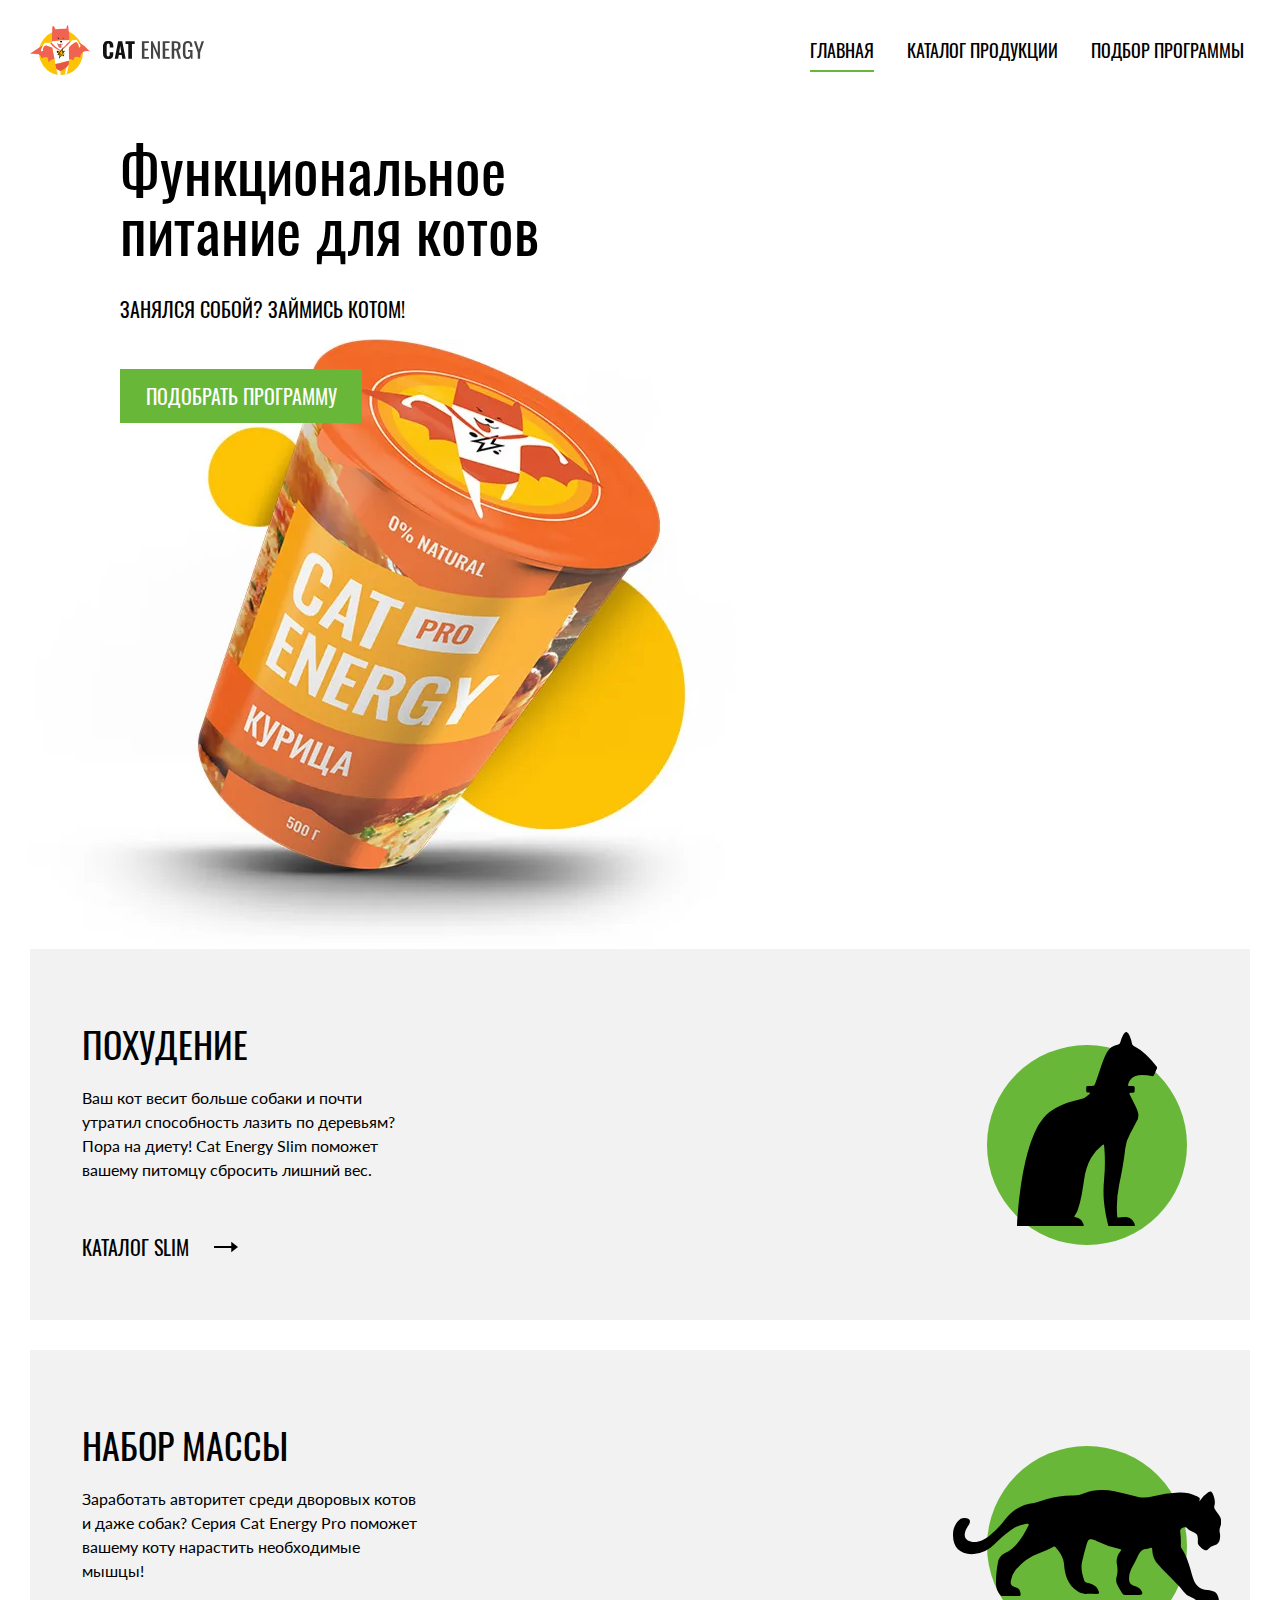
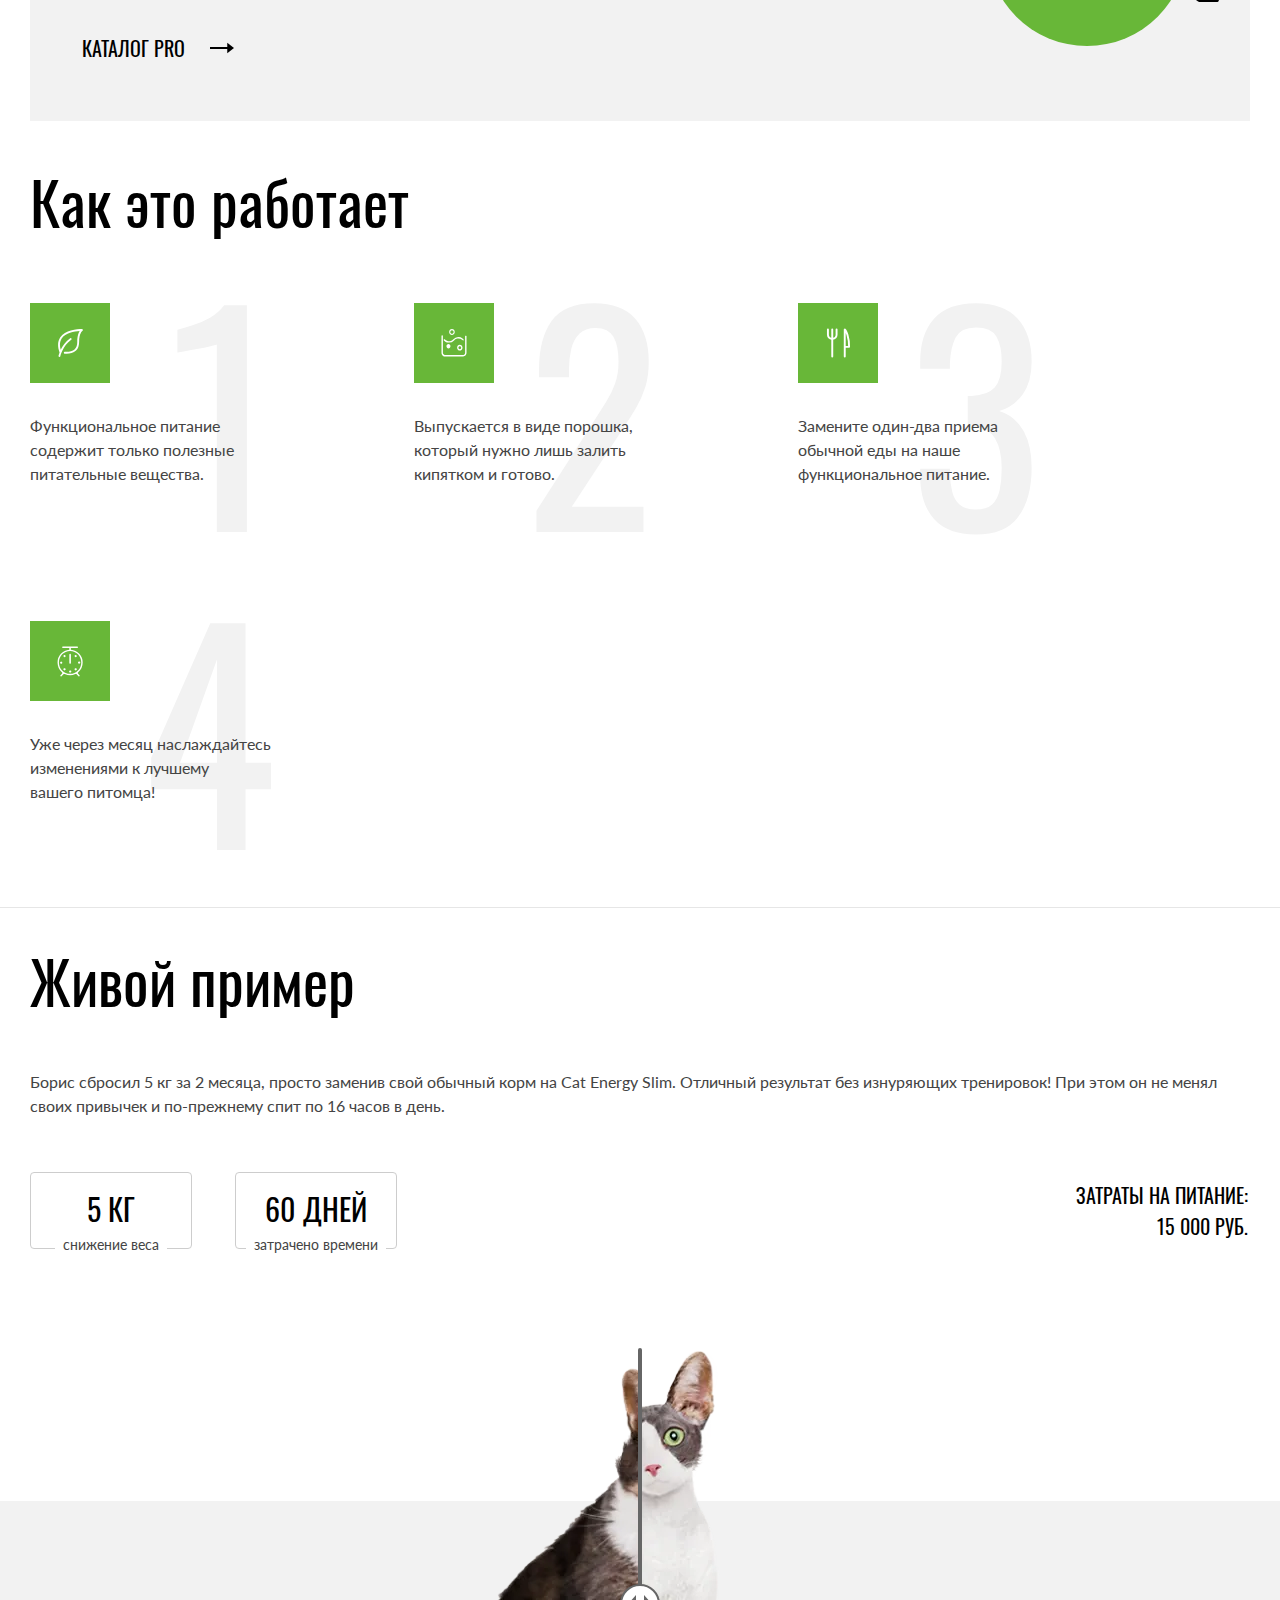
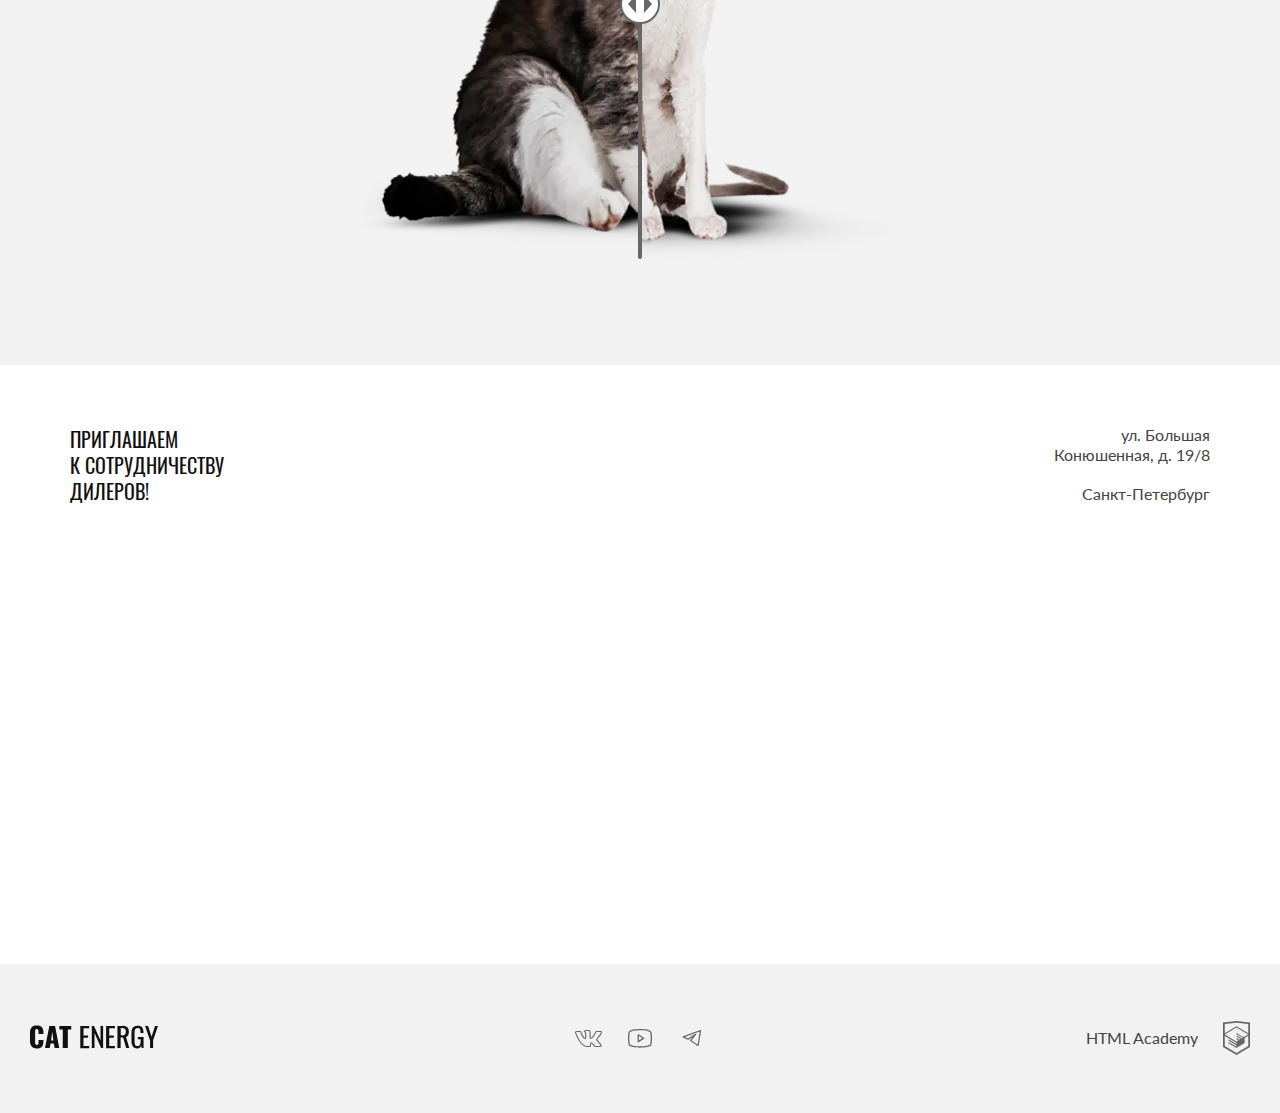
==== commit eaa1d7e6: "Deploying to gh-pages from @ htmlacademy-adaptive/2486063-cat-energy-2@3795a8301f28f7f877176e2d383cb" ====
--- a/index.html
+++ b/index.html
@@ -1 +1 @@
-<!DOCTYPE html><html class="page" lang="ru"><head><meta charset="UTF-8"><title>Название проекта</title><meta name="viewport" content="width=device-width,initial-scale=1"><link rel="stylesheet" href="styles/styles.css"><link rel="icon" href="favicon.ico"><link rel="icon" href="favicons/favicon.svg" type="image/svg+xml"><link rel="apple-touch-icon" sizes="180x180" href="favicons/180.png"><link rel="manifest" href="manifest.webmanifest"></head><body class="page__body page__index"><header class="header"><div class="header__wrapper"><a class="header__link" href="#"><picture><source media="(min-width: 1440px)" width="202" height="59" type="image/svg+xml" srcset="images/logo/logo-desktop.svg"><source media="(min-width: 768px)" width="174" height="50" type="image/svg+xml" srcset="images/logo/logo-tablet.svg"><img src="images/logo/logo-mobile.svg" width="33" height="38" alt="логотип cat energy"></picture></a><img class="header__logo-label" width="101" height="18" src="images/logo/logo-label.svg" alt="надпись cat energy"> <button class="header__toggle" type="button" aria-label="открыть меню"></button></div><nav class="navigation navigation--closed navigation--no-js"><ul class="navigation__list navigation__list--white-text"><li class="navigation__item navigation__item--active"><a href="#">главная</a></li><li class="navigation__item"><a href="catalog.html">каталог продукции</a></li><li class="navigation__item"><a href="#">подбор программы</a></li></ul></nav></header><main><h1 class="visually-hidden">Cat energy</h1><section class="hero"><div class="hero__bg-wrapper image-background-filter"><div class="hero__background"><picture><source media="(min-width: 1440px)" width="720" height="694" type="image/webp" srcset="images/hero/hero-background-desktop@1x.webp, images/hero/hero-background-desktop@2x.webp 2x"><source media="(min-width: 1440px)" width="720" height="694" type="image/jpeg" srcset="images/hero/hero-background-desktop@1x.jpg, images/hero/hero-background-desktop@2x.jpg 2x"><source width="320" height="302" type="image/webp" srcset="images/hero/hero-background-mobile@1x.webp, images/hero/hero-background-mobile@2x.webp 2x"><img src="images/hero/hero-background-mobile@1x.jpg" srcset="images/hero/hero-background-mobile@2x.jpg 2x" width="320" height="302" alt="фон с фото кота"></picture></div></div><div class="hero__wrapper"><h2 class="h1 h1--white">Функциональное питание для котов</h2><p>Занялся собой? Займись котом!</p><div class="hero__food-img"><picture><source media="(min-width: 1440px)" width="552" height="499" type="image/webp" srcset="images/hero/hero-food-desk@1x.webp, images/hero/hero-food-desk@2x.webp 2x"><source media="(min-width: 1440px)" width="552" height="499" type="image/png" srcset="images/hero/hero-food-desk@1x.png, images/hero/hero-food-desk@2x.png 2x"><source media="(min-width: 768px)" width="709" height="609" type="image/webp" srcset="images/hero/hero-food-tablet@1x.webp, images/hero/hero-food-tablet@2x.webp 2x"><source media="(min-width: 768px)" width="709" height="609" type="image/png" srcset="images/hero/hero-food-tablet@1x.png, images/hero/hero-food-tablet@2x.png 2x"><source width="280" height="270" type="image/webp" srcset="images/hero/hero-food-mob@1x.webp, images/hero/hero-food-mob@2x.webp 2x"><img src="images/hero/hero-food-mob@1x.png" srcset="images/hero/hero-food-mob@2x.png 2x" width="280" height="270" alt="Упаковка cat energy"></picture></div><a class="main-button" href="#">подобрать программу</a></div></section><section class="programs"><h2 class="visually-hidden">программы питания</h2><ul class="programs__list"><li class="programs__item"><div class="programs__item-wrapper"><h3>Похудение</h3><div class="programs__picture-bg"><picture><source media="(min-width: 1440px)" width="70" height="97" type="image/svg+xml" srcset="images/programs/programs-cat1.svg"><source media="(min-width: 768px)" width="140" height="194" type="image/svg+xml" srcset="images/programs/programs-cat1.svg"><img src="images/programs/programs-cat1.svg" width="36" height="50" alt="силуэт сидящего кота"></picture></div></div><p>Ваш кот весит больше собаки и почти утратил способность лазить по деревьям? Пора на диету! Cat Energy Slim поможет вашему питомцу сбросить лишний вес.</p><a class="programs__link" href="#">каталог slim<div></div></a></li><li class="programs__item"><div class="programs__item-wrapper"><h3>Набор массы</h3><div class="programs__picture-bg"><picture><source media="(min-width: 1440px)" width="134" height="56" type="image/svg+xml" srcset="images/programs/programs-cat2.svg"><source media="(min-width: 768px)" width="268" height="112" type="image/svg+xml" srcset="images/programs/programs-cat2.svg"><img src="images/programs/programs-cat2.svg" width="67" height="28" alt="силуэт кота в движении"></picture></div></div><p>Заработать авторитет среди дворовых котов и даже собак? Серия Cat Energy Pro поможет вашему коту нарастить необходимые мышцы!</p><a class="programs__link" href="#">каталог pro<div></div></a></li></ul></section><section class="advantages"><h2 class="section-title">Как это работает</h2><ul class="advantages__list"><li class="advantages__item"><div class="advantages__icon advantages__icon-leaf"><span class="visually-hidden">иконка листа</span></div><p>Функциональное питание содержит только полезные питательные вещества.</p></li><li class="advantages__item"><div class="advantages__icon advantages__icon-powder"><span class="visually-hidden">иконка порошка</span></div><p>Выпускается в виде порошка, который нужно лишь залить кипятком и готово.</p></li><li class="advantages__item"><div class="advantages__icon advantages__icon-eat"><span class="visually-hidden">иконка столовых приборов</span></div><p>Замените один-два приема обычной еды на наше функциональное питание.</p></li><li class="advantages__item"><div class="advantages__icon advantages__icon-clock"><span class="visually-hidden">иконка часов</span></div><p>Уже через месяц наслаждайтесь изменениями к лучшему вашего&nbsp;питомца!</p></li></ul></section><section class="example"><div class="example__advantages-container"><h2 class="section-title">Живой пример</h2><p class="example__description">Борис сбросил 5 кг за 2 месяца, просто заменив свой обычный корм на Cat Energy Slim. Отличный результат без&nbsp;изнуряющих тренировок! При этом он не менял своих привычек и по-прежнему спит по 16 часов в день.</p><div class="example__advantages-wrapper"><div class="example__advantages"><div class="example__border"><p>5 кг</p><p>снижение веса</p></div><div class="example__border"><p>60 дней</p><p>затрачено времени</p></div></div><p class="example__price">Затраты на питание: <span>15 000 РУБ.</span></p></div></div><div class="example__slider"><button class="example__slider-button" type="button" aria-label="кнопка слайдера"><div><svg width="24" height="18" viewBox="0 0 24 18" fill="none" xmlns="http://www.w3.org/2000/svg"><path d="m8 0-8 9 8 9v-18Zm16 9-8-9v18l8-9Z" fill="currentColor"/></svg></div></button><picture><source media="(min-width: 768px)" width="560" height="512" type="image/webp" srcset="images/example/slider-cats@1x.webp, images/example/slider-cats@2x.webp 2x"><source media="(min-width: 768px)" width="560" height="512" type="image/png" srcset="images/example/slider-cats@1x.png, images/example/slider-cats@2x.png 2x"><source width="280" height="256" type="image/webp" srcset="images/example/slider-cats@1x.webp, images/example/slider-cats@2x.webp 2x"><source width="280" height="256" type="image/png" srcset="images/example/slider-cats@1x.png, images/example/slider-cats@2x.png 2x"><img src="images/example/slider-cats@1x.png" srcset="images/example/slider-cats@2x.png 2x" width="280" height="256" alt="слайдер с котами до и после"></picture></div></section><section class="contacts"><h2 class="visually-hidden">контакты</h2><div class="contacts__map-wrapper"><div class="address__wrapper"><p class="contacts__welcome">приглашаем к&nbsp;сотрудничеству дилеров!</p><address class="contacts__address"><p>ул. Большая Конюшенная, д. 19/8 <span class="contacts__city">Санкт-Петербург</span></p></address></div><iframe src="https://yandex.ru/map-widget/v1/?ll=30.321113%2C59.938407&mode=search&sctx=ZAAAAAgAEAAaKAoSCc%2B7saAw4EJAEeDW3TzVXUZAEhIJ7Z%2BnAYOkpz8RaThlbr4RrT8iBgABAgMEBSgKOABA0p8NSAFqAnJ1nQHNzMw9oAEAqAEAvQETaA2gwgECAACCAjPRg9C7LiDQkdC%2B0LvRjNGI0LDRjyDQmtC%2B0L3RjtGI0LXQvdC90LDRjywg0LQuIDE5LziKAgCSAgCaAgxkZXNrdG9wLW1hcHM%3D&sll=30.323036%2C59.938631&sspn=0.008220%2C0.007114&text=%D1%83%D0%BB.%20%D0%91%D0%BE%D0%BB%D1%8C%D1%88%D0%B0%D1%8F%20%D0%9A%D0%BE%D0%BD%D1%8E%D1%88%D0%B5%D0%BD%D0%BD%D0%B0%D1%8F%2C%20%D0%B4.%2019%2F8&whatshere%5Bpoint%5D=30.323037%2C59.938631&whatshere%5Bzoom%5D=17&z=16" title="Карта"></iframe></div></section></main><footer class="footer"><a class="footer__logo-link" href="#"><svg xmlns="http://www.w3.org/2000/svg" width="128" height="24" fill="none" viewBox="0 0 101 18" role="img"><title>надпись cat energy</title><g fill="#111" clip-path="url(#a)"><path d="M1.26 16.54a6.87 6.87 0 0 1-1.26-4.3v-6.4a6.95 6.95 0 0 1 1.19-4.38c.87-1 2.2-1.46 4.18-1.46s3.24.46 4.03 1.3a5.42 5.42 0 0 1 1.19 3.78v1.53h-3.87v-1.76a3.7 3.7 0 0 0-.24-1.54 1.12 1.12 0 0 0-.46-.48 1.16 1.16 0 0 0-.65-.14c-.55 0-.94.16-1.1.54a4.85 4.85 0 0 0-.24 1.7v8.22a3.11 3.11 0 0 0 .32 1.62c.15.38.55.54 1.1.54s.87-.16 1.03-.54a4.4 4.4 0 0 0 .24-1.62v-1.84h3.87v1.54a5.78 5.78 0 0 1-1.19 3.84c-.79.92-2.13 1.39-4.03 1.39-1.9-.08-3.32-.54-4.1-1.54Zm14-16.31h4.5l3.32 17.54h-3.64l-.63-3.7h-2.61l-.63 3.7h-3.72l3.4-17.54Zm3.23 11.54-.94-6.85-.95 6.85h1.9Zm7.35-8.62h-2.68v-2.92h9.4v2.85h-2.69v14.69h-4.03v-14.62Zm13.91-2.92h6.96v1.85h-4.5v5.77h3.63v1.76h-3.64v6.47h4.5v1.77h-7.03v-17.62h.08Zm9.01 0h1.74l5.14 11.62v-11.62h2.05v17.54h-1.58l-5.21-12v12h-2.14v-17.54Zm11.3 0h6.96v1.85h-4.5v5.77h3.63v1.76h-3.64v6.47h4.5v1.77h-6.95v-17.62Zm9.01 0h3.64a6.45 6.45 0 0 1 4.03 1.08c.87.69 1.26 1.92 1.26 3.54 0 2.23-.7 3.61-2.21 4.07l2.53 8.77h-2.45l-2.37-8.23h-1.98v8.23h-2.53v-17.46h.08Zm3.48 7.54a3.52 3.52 0 0 0 2.3-.62c.47-.38.7-1.15.7-2.3a4.85 4.85 0 0 0-.23-1.7 1.98 1.98 0 0 0-.87-.92 3.69 3.69 0 0 0-1.74-.3h-1.1v5.76h.94v.08Zm8.61 8.7a7.61 7.61 0 0 1-1.1-4.47v-5.85c-.02-1.11.11-2.22.4-3.3a3.92 3.92 0 0 1 1.5-2c.88-.51 1.9-.75 2.92-.7 1.66 0 2.84.39 3.56 1.23a5.77 5.77 0 0 1 1.1 3.85v.62h-2.37v-.54a11.03 11.03 0 0 0-.16-1.92 1.53 1.53 0 0 0-.63-1 2.5 2.5 0 0 0-1.5-.39 2.42 2.42 0 0 0-1.58.46 1.7 1.7 0 0 0-.63 1.23 14.01 14.01 0 0 0-.16 2.08v6.54a6.82 6.82 0 0 0 .47 2.92c.32.62.95.85 1.9.85a1.96 1.96 0 0 0 1.09-.19c.34-.16.62-.42.8-.74a6.9 6.9 0 0 0 .56-3.07v-1.23h-2.3v-1.77h4.59v8.69h-1.58l-.24-2a3.14 3.14 0 0 1-1.22 1.66 3.29 3.29 0 0 1-2.02.57 4.04 4.04 0 0 1-1.9-.35 3.93 3.93 0 0 1-1.5-1.19Zm13.52-4.85-3.88-11.31h2.38l2.76 8.46 2.69-8.46h2.37l-3.87 11.3v6.16h-2.37v-6.16h-.08Z"/></g></svg></a><ul class="footer__socials-list"><li class="footer__social-item"><a class="footer__social-link footer__social-link-vk" href="#"><span class="visually-hidden">в контакте</span></a></li><li class="footer__social-item"><a class="footer__social-link footer__social-link-yt" href="#"><span class="visually-hidden">youtube</span></a></li><li class="footer__social-item"><a class="footer__social-link footer__social-link-tg" href="#"><span class="visually-hidden">telegram</span></a></li></ul><div class="footer__htmlacademy-links"><a class="footer__link-html-academy" href="https://htmlacademy.ru/intensive/adaptive">HTML Academy</a> <a class="footer__html-academy-logo" href="https://htmlacademy.ru/intensive/adaptive"><span class="visually-hidden">логотип html academy</span></a></div></footer><script src="scripts/index.js" defer="defer"></script></body></html>+<!DOCTYPE html><html class="page" lang="ru"><head><meta charset="UTF-8"><title>Название проекта</title><meta name="viewport" content="width=device-width,initial-scale=1"><link rel="stylesheet" href="styles/styles.css"><link rel="icon" href="favicon.ico"><link rel="icon" href="favicons/favicon.svg" type="image/svg+xml"><link rel="apple-touch-icon" sizes="180x180" href="favicons/180.png"><link rel="manifest" href="manifest.webmanifest"><link rel="preload" href="fonts/lato/Lato-Regular.woff2" as="font" type="font/woff2" crossorigin="anonymous"><link rel="preload" href="fonts/oswald/oswaldregular.woff2" as="font" type="font/woff2" crossorigin="anonymous"></head><body class="page__body page__index"><header class="header container"><div class="header__wrapper"><a class="header__link" href="#"><picture><source media="(min-width: 1440px)" width="202" height="59" type="image/svg+xml" srcset="images/logo/logo-desktop.svg"><source media="(min-width: 768px)" width="174" height="50" type="image/svg+xml" srcset="images/logo/logo-tablet.svg"><img src="images/logo/logo-mobile.svg" width="33" height="38" alt="логотип cat energy"></picture></a><a href="#"><img class="header__logo-label" width="101" height="18" src="images/logo/logo-label.svg" alt="надпись cat energy"> </a><button class="header__toggle" type="button" aria-label="открыть меню"></button></div><nav class="navigation navigation--closed navigation--no-js"><ul class="navigation__list navigation__list--white-text"><li class="navigation__item navigation__item--active"><a href="#">главная</a></li><li class="navigation__item"><a href="catalog.html">каталог продукции</a></li><li class="navigation__item"><a href="#">подбор программы</a></li></ul></nav></header><main><h1 class="visually-hidden">Cat energy</h1><section class="hero container"><div class="hero__bg-wrapper image-background-filter"><div class="hero__background"><picture><source media="(min-width: 1440px)" width="720" height="694" type="image/webp" srcset="images/hero/hero-background-desktop@1x.webp, images/hero/hero-background-desktop@2x.webp 2x"><source media="(min-width: 1440px)" width="720" height="694" type="image/jpeg" srcset="images/hero/hero-background-desktop@1x.jpg, images/hero/hero-background-desktop@2x.jpg 2x"><source width="320" height="302" type="image/webp" srcset="images/hero/hero-background-mobile@1x.webp, images/hero/hero-background-mobile@2x.webp 2x"><img src="images/hero/hero-background-mobile@1x.jpg" srcset="images/hero/hero-background-mobile@2x.jpg 2x" width="320" height="302" alt="фон с фото кота"></picture></div></div><div class="hero__wrapper"><h2 class="h1 h1--white">Функциональное питание для котов</h2><p>Занялся собой? Займись котом!</p><div class="hero__food-img"><picture><source media="(min-width: 1440px)" width="552" height="499" type="image/webp" srcset="images/hero/hero-food-desk@1x.webp, images/hero/hero-food-desk@2x.webp 2x"><source media="(min-width: 1440px)" width="552" height="499" type="image/png" srcset="images/hero/hero-food-desk@1x.png, images/hero/hero-food-desk@2x.png 2x"><source media="(min-width: 768px)" width="709" height="609" type="image/webp" srcset="images/hero/hero-food-tablet@1x.webp, images/hero/hero-food-tablet@2x.webp 2x"><source media="(min-width: 768px)" width="709" height="609" type="image/png" srcset="images/hero/hero-food-tablet@1x.png, images/hero/hero-food-tablet@2x.png 2x"><source width="280" height="270" type="image/webp" srcset="images/hero/hero-food-mob@1x.webp, images/hero/hero-food-mob@2x.webp 2x"><img src="images/hero/hero-food-mob@1x.png" srcset="images/hero/hero-food-mob@2x.png 2x" width="280" height="270" alt="Упаковка cat energy"></picture></div><a class="main-button" href="#">подобрать программу</a></div></section><section class="programs container"><h2 class="visually-hidden">программы питания</h2><ul class="programs__list"><li class="programs__item"><div class="programs__item-wrapper"><h3>Похудение</h3><div class="programs__picture-bg programs__picture-bg--cat-sit"><span class="visually-hidden">силуэт сидящего кота</span></div></div><p>Ваш кот весит больше собаки и почти утратил способность лазить по деревьям? Пора на диету! Cat Energy Slim поможет вашему питомцу сбросить лишний вес.</p><a class="programs__link" href="#">каталог slim<div></div></a></li><li class="programs__item"><div class="programs__item-wrapper"><h3>Набор массы</h3><div class="programs__picture-bg programs__picture-bg--cat-walk"><span class="visually-hidden">силуэт кота в движении</span></div></div><p>Заработать авторитет среди дворовых котов и даже собак? Серия Cat Energy Pro поможет вашему коту нарастить необходимые мышцы!</p><a class="programs__link" href="#">каталог pro<div></div></a></li></ul></section><section class="advantages container"><h2 class="section-title">Как это работает</h2><ul class="advantages__list"><li class="advantages__item advantages__icon advantages__icon-leaf"><span class="visually-hidden">иконка листа</span><p>Функциональное питание содержит только полезные питательные вещества.</p></li><li class="advantages__item advantages__icon advantages__icon-powder"><span class="visually-hidden">иконка порошка</span><p>Выпускается в виде порошка, который нужно лишь залить кипятком и готово.</p></li><li class="advantages__item advantages__icon advantages__icon-eat"><span class="visually-hidden">иконка столовых приборов</span><p>Замените один-два приема обычной еды на наше функциональное питание.</p></li><li class="advantages__item advantages__icon advantages__icon-clock"><span class="visually-hidden">иконка часов</span><p>Уже через месяц наслаждайтесь изменениями к лучшему вашего&nbsp;питомца!</p></li></ul></section><section class="example"><div class="example__example-container container"><div class="example__advantages-container"><h2 class="section-title">Живой пример</h2><p class="example__description">Борис сбросил 5 кг за 2 месяца, просто заменив свой обычный корм на Cat Energy Slim. Отличный результат без&nbsp;изнуряющих тренировок! При этом он не менял своих привычек и по-прежнему спит по 16 часов в день.</p><div class="example__advantages-wrapper"><div class="example__advantages"><div class="example__border"><p>5 кг</p><p>снижение веса</p></div><div class="example__border"><p>60 дней</p><p>затрачено времени</p></div></div><p class="example__price">Затраты на питание: <span>15 000 РУБ.</span></p></div></div><div class="example__slider"><button class="example__slider-button" type="button" aria-label="кнопка слайдера"><span><svg width="24" height="18" viewBox="0 0 24 18" fill="none" xmlns="http://www.w3.org/2000/svg"><path d="m8 0-8 9 8 9v-18Zm16 9-8-9v18l8-9Z" fill="currentColor"/></svg></span></button><div class="example__slider-fat-cat"><picture><source media="(min-width: 768px)" width="560" height="512" type="image/webp" srcset="images/example/example-desk-fat-cat@1x.webp, images/example/example-desk-fat-cat@2x.webp 2x"><source media="(min-width: 768px)" width="560" height="512" type="image/png" srcset="images/example/example-desk-fat-cat@1x.png, images/example/example-desk-fat-cat@2x.png 2x"><source width="280" height="256" type="image/webp" srcset="images/example/example-mob-fat-cat@1x.webp, images/example/example-mob-fat-cat@2x.webp 2x"><source width="280" height="256" type="image/png" srcset="images/example/example-mob-fat-cat@1x.png, images/example/example-mob-fat-cat@2x.png 2x"><img src="images/example/example-mob-fat-cat@1x.png" srcset="images/example/example-mob-fat-cat@2x.png 2x" width="280" height="256" alt="упитанный кот"></picture></div><div class="example__slider-slim-cat"><picture><source media="(min-width: 768px)" width="560" height="512" type="image/webp" srcset="images/example/example-desk-slim-cat@1x.webp, images/example/example-desk-slim-cat@2x.webp 2x"><source media="(min-width: 768px)" width="560" height="512" type="image/png" srcset="images/example/example-desk-slim-cat@1x.png, images/example/example-desk-slim-cat@2x.png 2x"><source width="280" height="256" type="image/webp" srcset="images/example/example-mob-slim-cat@1x.webp, images/example/example-mob-slim-cat@2x.webp 2x"><source width="280" height="256" type="image/png" srcset="images/example/slider-cats@1x.png, images/example/slider-cats@2x.png 2x"><img src="images/example/example-mob-slim-cat@1x.png" srcset="images/example/example-mob-slim-cat@2x.png 2x" width="280" height="256" alt="худой кот"></picture></div></div></div></section><section class="contacts"><h2 class="visually-hidden">контакты</h2><div class="contacts__map-wrapper"><div class="container"><div class="contacts__address-wrapper"><p class="contacts__welcome">приглашаем к&nbsp;сотрудничеству дилеров!</p><address class="contacts__address"><p>ул. Большая Конюшенная, д. 19/8 <span class="contacts__city">Санкт-Петербург</span></p></address></div></div><iframe src="https://yandex.ru/map-widget/v1/?ll=30.321113%2C59.938407&mode=search&sctx=ZAAAAAgAEAAaKAoSCc%2B7saAw4EJAEeDW3TzVXUZAEhIJ7Z%2BnAYOkpz8RaThlbr4RrT8iBgABAgMEBSgKOABA0p8NSAFqAnJ1nQHNzMw9oAEAqAEAvQETaA2gwgECAACCAjPRg9C7LiDQkdC%2B0LvRjNGI0LDRjyDQmtC%2B0L3RjtGI0LXQvdC90LDRjywg0LQuIDE5LziKAgCSAgCaAgxkZXNrdG9wLW1hcHM%3D&sll=30.323036%2C59.938631&sspn=0.008220%2C0.007114&text=%D1%83%D0%BB.%20%D0%91%D0%BE%D0%BB%D1%8C%D1%88%D0%B0%D1%8F%20%D0%9A%D0%BE%D0%BD%D1%8E%D1%88%D0%B5%D0%BD%D0%BD%D0%B0%D1%8F%2C%20%D0%B4.%2019%2F8&whatshere%5Bpoint%5D=30.323037%2C59.938631&whatshere%5Bzoom%5D=17&z=16" title="Карта"></iframe><div class="contacts__map-static contacts__map-static--no-js"><picture><source media="(min-width: 1440px)" width="1440" height="400" type="image/webp" srcset="images/location/location-desktop@1x.webp, images/location/location-desktop@2x.webp 2x"><source media="(min-width: 1440px)" width="1440" height="400" type="image/jpeg" srcset="images/location/location-desktop@1x.jpg, images/location/location-desktop@2x.jpg 2x"><source media="(min-width: 768px)" width="768" height="400" type="image/webp" srcset="images/location/location-tablet@1x.webp, images/location/location-tablet@2x.webp 2x"><source media="(min-width: 768px)" width="768" height="400" type="image/jpeg" srcset="images/location/location-tablet@1x.jpg, images/location/location-tablet@2x.jpg 2x"><source width="320" height="362" type="image/webp" srcset="images/location/location-mobile@1x.webp, images/location/location-mobile@2x.webp 2x"><source width="320" height="362" type="image/jpeg" srcset="images/location/location-mobile@1x.jpg, images/location/location-mobile@2x.jpg 2x"><img src="images/location/location-mobile@1x.jpg" srcset="images/location/location-mobile@2x.jpg 2x" width="320" height="362" alt="карта расположения cat energy"></picture></div></div></section></main><footer class="footer"><div class="footer__container container"><a class="footer__logo-link" href="#"><svg xmlns="http://www.w3.org/2000/svg" width="128" height="24" fill="none" viewBox="0 0 101 18" role="img"><title>надпись cat energy</title><g fill="#111" clip-path="url(#a)"><path d="M1.26 16.54a6.87 6.87 0 0 1-1.26-4.3v-6.4a6.95 6.95 0 0 1 1.19-4.38c.87-1 2.2-1.46 4.18-1.46s3.24.46 4.03 1.3a5.42 5.42 0 0 1 1.19 3.78v1.53h-3.87v-1.76a3.7 3.7 0 0 0-.24-1.54 1.12 1.12 0 0 0-.46-.48 1.16 1.16 0 0 0-.65-.14c-.55 0-.94.16-1.1.54a4.85 4.85 0 0 0-.24 1.7v8.22a3.11 3.11 0 0 0 .32 1.62c.15.38.55.54 1.1.54s.87-.16 1.03-.54a4.4 4.4 0 0 0 .24-1.62v-1.84h3.87v1.54a5.78 5.78 0 0 1-1.19 3.84c-.79.92-2.13 1.39-4.03 1.39-1.9-.08-3.32-.54-4.1-1.54Zm14-16.31h4.5l3.32 17.54h-3.64l-.63-3.7h-2.61l-.63 3.7h-3.72l3.4-17.54Zm3.23 11.54-.94-6.85-.95 6.85h1.9Zm7.35-8.62h-2.68v-2.92h9.4v2.85h-2.69v14.69h-4.03v-14.62Zm13.91-2.92h6.96v1.85h-4.5v5.77h3.63v1.76h-3.64v6.47h4.5v1.77h-7.03v-17.62h.08Zm9.01 0h1.74l5.14 11.62v-11.62h2.05v17.54h-1.58l-5.21-12v12h-2.14v-17.54Zm11.3 0h6.96v1.85h-4.5v5.77h3.63v1.76h-3.64v6.47h4.5v1.77h-6.95v-17.62Zm9.01 0h3.64a6.45 6.45 0 0 1 4.03 1.08c.87.69 1.26 1.92 1.26 3.54 0 2.23-.7 3.61-2.21 4.07l2.53 8.77h-2.45l-2.37-8.23h-1.98v8.23h-2.53v-17.46h.08Zm3.48 7.54a3.52 3.52 0 0 0 2.3-.62c.47-.38.7-1.15.7-2.3a4.85 4.85 0 0 0-.23-1.7 1.98 1.98 0 0 0-.87-.92 3.69 3.69 0 0 0-1.74-.3h-1.1v5.76h.94v.08Zm8.61 8.7a7.61 7.61 0 0 1-1.1-4.47v-5.85c-.02-1.11.11-2.22.4-3.3a3.92 3.92 0 0 1 1.5-2c.88-.51 1.9-.75 2.92-.7 1.66 0 2.84.39 3.56 1.23a5.77 5.77 0 0 1 1.1 3.85v.62h-2.37v-.54a11.03 11.03 0 0 0-.16-1.92 1.53 1.53 0 0 0-.63-1 2.5 2.5 0 0 0-1.5-.39 2.42 2.42 0 0 0-1.58.46 1.7 1.7 0 0 0-.63 1.23 14.01 14.01 0 0 0-.16 2.08v6.54a6.82 6.82 0 0 0 .47 2.92c.32.62.95.85 1.9.85a1.96 1.96 0 0 0 1.09-.19c.34-.16.62-.42.8-.74a6.9 6.9 0 0 0 .56-3.07v-1.23h-2.3v-1.77h4.59v8.69h-1.58l-.24-2a3.14 3.14 0 0 1-1.22 1.66 3.29 3.29 0 0 1-2.02.57 4.04 4.04 0 0 1-1.9-.35 3.93 3.93 0 0 1-1.5-1.19Zm13.52-4.85-3.88-11.31h2.38l2.76 8.46 2.69-8.46h2.37l-3.87 11.3v6.16h-2.37v-6.16h-.08Z"/></g></svg></a><ul class="footer__socials-list"><li class="footer__social-item"><a class="footer__social-link footer__social-link-vk" href="#"><span class="visually-hidden">в контакте</span></a></li><li class="footer__social-item"><a class="footer__social-link footer__social-link-yt" href="#"><span class="visually-hidden">youtube</span></a></li><li class="footer__social-item"><a class="footer__social-link footer__social-link-tg" href="#"><span class="visually-hidden">telegram</span></a></li></ul><div class="footer__htmlacademy-links"><a class="footer__link-html-academy" href="https://htmlacademy.ru/intensive/adaptive">HTML Academy</a> <a class="footer__html-academy-logo" href="https://htmlacademy.ru/intensive/adaptive"><span class="visually-hidden">логотип html academy</span></a></div></div></footer><script src="scripts/index.js" defer="defer"></script></body></html>--- a/styles/styles.css
+++ b/styles/styles.css
@@ -1 +1 @@
-.visually-hidden{white-space:nowrap;-webkit-clip-path:inset(100%);clip-path:inset(100%);clip:rect(0 0 0 0);border:0;width:1px;height:1px;margin:-1px;padding:0;position:absolute;overflow:hidden}@font-face{font-family:Lato;font-weight:400;font-style:normal;src:url(../fonts/lato/Lato-Regular.woff2)format("woff2");font-display:swap}@font-face{font-family:Lato;font-weight:700;font-style:normal;src:url(../fonts/lato/Lato-Regular.woff2)format("woff2");font-display:swap}@font-face{font-family:Oswald;font-weight:400;font-style:normal;src:url(../fonts/oswald/oswaldregular.woff2)format("woff2");font-display:swap}@font-face{font-family:Oswald;font-weight:700;font-style:normal;src:url(../fonts/oswald/oswaldregular.woff2)format("woff2");font-display:swap}html{box-sizing:border-box}*,:before,:after{box-sizing:inherit}body{color:#444;width:320px;margin:0 auto;font-family:Lato,Arial,sans-serif;font-size:14px;line-height:18px}@media screen and (width>=768px){body{width:768px}}@media screen and (width>=1440px){body{width:1440px}}.h1{color:#000;margin:0;font-family:Oswald,Arial,sans-serif;font-size:36px;line-height:36px}@media screen and (width>=768px){.h1{font-size:60px;line-height:60px}}.h1--white{color:#fff}.section-title{color:#000;margin:0;font-family:Oswald,Arial,sans-serif;font-size:36px;line-height:40px;position:relative}@media screen and (width>=768px){.section-title{font-size:60px;line-height:60px}}.section-title-catalog{position:relative}.section-title-catalog:before{content:"";z-index:-1;background-color:#68b738;width:100%;height:2px;display:block;position:absolute;top:10px}@media screen and (width>=1440px){.section-title-catalog:before{top:20px}}.section-title-catalog h2{color:#000;background-color:#fff;margin:0;padding:0 40px 0 20px;font-family:Oswald,Arial,sans-serif;font-size:24px;line-height:24px;display:inline-block}@media screen and (width>=768px){.section-title-catalog h2{margin:0 30px;padding:0 40px;font-size:32px;line-height:32px}}@media screen and (width>=1440px){.section-title-catalog h2{margin:0 70px;font-size:40px;line-height:40px}}.main-button{color:#fff;text-transform:uppercase;text-align:center;cursor:pointer;background-color:#68b738;border:none;height:max-content;padding:10px 20px;font-family:Oswald,Arial,sans-serif;font-size:16px;font-weight:400;line-height:20px}.main-button--bigger-font{font-size:20px;line-height:26px}.main-button:hover{background-color:#5eaa2f;transition:background-color .3s}.main-button:active{color:#ffffff4d;transition:color .3s}.main-button--gray{color:#444;background-color:#f2f2f2}.main-button--gray:hover{background-color:#ebebeb;transition:background-color .3s}.main-button--gray:active{color:#444;transition:color .3s}.header{font-family:Oswald,Arial,sans-serif;font-size:20px;line-height:20px}@media screen and (width<=767px){.header{border-bottom:1px solid #ebebeb}}@media screen and (width>=768px){.header{justify-content:space-between;align-items:center;padding:25px 30px 64px;font-size:18px;line-height:24px;display:flex}}@media screen and (width>=1440px){.header{padding:55px 110px 73px}}.header__wrapper{justify-content:space-between;align-items:center;padding:13px 20px;display:flex}@media screen and (width>=768px){.header__wrapper{border-bottom:none;padding:0 20px 0 0}}.header__link{transition:opacity .3s}.header__link:hover{opacity:.8}.header__link:active{opacity:.6}.header__link picture{justify-content:center;align-items:center;display:flex}.header__logo-label{margin-bottom:-4px;margin-left:-10px}@media screen and (width>=768px){.header__logo-label,.header__toggle{display:none}}.header:has(.navigation--closed) .header__toggle{background-color:#fff;background-image:url(../icons/stack.svg#header-burger);border:none;width:24px;height:24px}.header:has(.navigation--opened) .header__toggle{background-color:#fff;border:none;width:24px;height:24px;position:relative}.header:has(.navigation--opened) .header__toggle:before,.header:has(.navigation--opened) .header__toggle:after{content:"";background-color:#000;width:100%;height:2px;position:absolute;top:50%;left:0}.header:has(.navigation--opened) .header__toggle:before{transform:rotate(45deg)}.header:has(.navigation--opened) .header__toggle:after{transform:rotate(-45deg)}.header:has(.navigation__non-js) .header__toggle{display:none}.header:has(.navigation__non-js) .header__wrapper{justify-content:start;gap:56px}@media screen and (width<=767px){.navigation{z-index:10;background-color:#fff;width:320px;position:absolute;top:64px;left:50%;transform:translate(-50%)}.navigation--opened{display:block}.navigation--closed{display:none}}@media screen and (width>=768px){.navigation{flex-wrap:wrap;justify-content:space-between;align-items:center;gap:33px;height:100%;display:flex}}@media screen and (width>=1440px){.page__index .navigation{max-width:560px}}.navigation a{color:#000;text-transform:uppercase;text-decoration:none}@media screen and (width>=1440px){.navigation a{font-size:20px}}.navigation a:hover{opacity:.6;transition:opacity .3s}.navigation a:active{opacity:.3;transition:opacity .3s}.navigation__list{margin:0;padding:0;list-style:none}@media screen and (width>=768px){.navigation__list{flex-wrap:wrap;gap:33px;margin-right:6px;display:flex}}@media screen and (width>=1440px){.navigation__list{margin-right:0}.navigation__list--white-text a{color:#fff}}.navigation__item{position:relative}.navigation__item--active:before{content:"";background-color:#68b738;width:100%;height:2px;display:none;position:absolute;bottom:-10px;left:0}@media screen and (width<=767px){.navigation__item{text-align:center;border-bottom:1px solid #e6e6e6;padding:22px 20px 24px}.navigation__item:first-child{border-top:1px solid #e6e6e6}}@media screen and (width>=768px){.navigation__item--active:before{display:block}}@media screen and (width>=1440px){.navigation:has(.navigation__list--white-text) .navigation__item--active:before{background-color:#fff}}@media screen and (width<=767px){.navigation--no-js{position:static;transform:translate(0)}}.hero{color:#fff;font-family:Oswald,Arial,sans-serif;font-size:14px;line-height:14px}@media screen and (width<=767px){.hero{position:relative}}@media screen and (width>=1440px){.hero{min-height:598px}}.hero__wrapper{flex-direction:column;display:flex;position:relative}@media screen and (width>=1440px){.hero__wrapper{margin-bottom:82px}}@media screen and (width<=767px){.hero__bg-wrapper{height:calc(100% - 199px)}}@media screen and (width>=1440px){.hero__bg-wrapper{top:0;left:50%}}.hero__background{z-index:-999;position:relative;top:auto;left:auto}@media screen and (width>=768px){.hero__background{display:none}}@media screen and (width>=1440px){.hero__background{display:block}}.hero__background img{display:block}.hero h2{text-align:center;margin:0;padding:27px 20px 25px}@media screen and (width>=768px){.hero h2{text-align:left;color:#000;max-width:420px;margin:0 120px 40px;padding:0}}@media screen and (width>=1440px){.hero h2{margin:47px 190px 40px}}.hero p{text-transform:uppercase;text-align:center;margin:0;padding:0 20px 29px}@media screen and (width>=768px){.hero p{text-align:left;color:#000;width:340px;max-width:340px;margin:0 120px 50px;padding:0;font-size:20px;line-height:20px}}@media screen and (width>=1440px){.hero p{margin:0 190px 50px}}.hero__food-img{object-fit:cover;margin-bottom:3px;padding:0 20px}@media screen and (width>=768px){.hero__food-img{z-index:-1;order:1;margin:-84px 8px 0}}@media screen and (width>=1440px){.hero__food-img{z-index:0;margin:0;padding:0;position:absolute;top:71%;left:50%;transform:translate(-29%,-54%)}}.hero a{margin:0 20px 20px;text-decoration:none}@media screen and (width>=768px){.hero a{width:242px;margin:0 120px;padding:14px 25px;font-size:20px;line-height:26px}}@media screen and (width>=1440px){.hero a{margin:0 190px}}.image-background-filter{pointer-events:none;position:absolute}.image-background-filter:before{content:"";z-index:-1;background-color:#68b738d9;position:absolute;inset:0}.programs__list{margin:0 20px 20px;padding:0;list-style:none}@media screen and (width>=768px){.programs__list{margin:0 30px 50px}}@media screen and (width>=1440px){.programs__list{flex-wrap:wrap;gap:80px;margin:0 110px 72px;display:flex}}.programs__item{background-color:#f2f2f2;width:auto;padding-bottom:20px;position:relative}@media screen and (width<=767px){.programs__item:not(:last-child){margin-bottom:20px}}@media screen and (width>=768px) and (width<=1439px){.programs__item{padding:77px 63px 62px 52px}.programs__item:not(:last-child){margin-bottom:30px}}@media screen and (width>=1440px){.programs__item{min-width:570px;padding:47px 61px 58px 52px}}.programs__item-wrapper{align-items:center;gap:20px;max-width:457px;padding:24px 20px 23px;display:flex}@media screen and (width>=768px){.programs__item-wrapper{margin-bottom:24px;padding:0}}@media screen and (width>=1440px){.programs__item-wrapper{gap:62px;margin-bottom:39px}}.programs__picture-bg{background-color:#68b738;border-radius:100%;justify-content:center;align-items:center;width:50px;height:50px;display:flex}.programs__picture-bg img{display:block}@media screen and (width>=768px) and (width<=1439px){.programs__picture-bg{width:200px;height:200px;position:absolute;top:50%;right:63px;transform:translateY(-45%)}}@media screen and (width>=1440px){.programs__picture-bg{width:100px;height:100px;right:50px}}@media screen and (width>=768px){.programs__item:first-child img{margin-top:-25px}}@media screen and (width>=1440px){.programs__item:first-child img{margin-top:-10px}}.programs h3{color:#000;text-transform:uppercase;order:1;margin:0;font-family:Oswald,Arial,sans-serif;font-size:24px;line-height:37px}@media screen and (width>=768px){.programs h3{font-size:36px;line-height:36px}}.programs__item p{border-bottom:1px solid #e6e6e6;margin:0 20px 34px;padding-bottom:23px}@media screen and (width>=768px){.programs__item p{border-bottom:none;max-width:340px;margin:0 0 75px;padding:0;font-size:16px;line-height:24px}}@media screen and (width>=1440px){.programs__item p{max-width:457px;margin-bottom:55px}}.programs__link{color:#000;text-transform:uppercase;align-items:center;gap:15px;max-width:max-content;margin:0 20px;font-family:Oswald,Arial,sans-serif;font-size:16px;line-height:16px;text-decoration:none;display:flex;position:absolute;bottom:20px}@media screen and (width>=768px){.programs__link{bottom:53px}}@media screen and (width>=1440px){.programs__link{bottom:55px}}.programs__link div{content:"";background-color:#000;align-items:center;width:18px;height:2px;transition:width .3s;display:flex;position:relative}.programs__link div:after{content:"";background-color:#000;width:7px;height:12px;display:block;position:absolute;right:-6px;-webkit-mask-image:url(../icons/stack.svg#programs-arrow);mask-image:url(../icons/stack.svg#programs-arrow);-webkit-mask-repeat:no-repeat;mask-repeat:no-repeat}@media screen and (width>=768px){.programs__link{gap:25px;min-width:161px;margin:0;font-size:20px;line-height:30px}}.programs__link:hover div{width:26px}.programs__link:active{opacity:.3;transition:opacity .3s}.advantages h2{margin:0 20px 40px}@media screen and (width>=768px){.advantages h2{margin:0 30px 32px}}@media screen and (width>=1440px){.advantages h2{margin:0 110px 32px}}.advantages__list{margin:0 20px 49px;padding:0;list-style:none}@media screen and (width>=768px){.advantages__list{flex-wrap:wrap;justify-content:start;gap:38px 139px;margin:0 30px 89px;display:flex;position:relative}}@media screen and (width>=768px) and (width<=1439px){.advantages__list:after{content:"";background-color:#e6e6e6;width:768px;height:1px;position:absolute;bottom:-47px;left:-30px}}@media screen and (width>=1440px){.advantages__list{gap:80px;margin:0 110px 69px}}.advantages__item{counter-increment:advantages-counter;align-items:center;gap:20px;display:flex}@media screen and (width<=767px){.advantages__item:not(:last-child){margin-bottom:20px}}@media screen and (width>=768px){.advantages__item{flex-direction:column;align-items:flex-start;gap:31px;width:245px;padding:40px 0 57px;position:relative}.advantages__item:before{content:counter(advantages-counter);z-index:-1;color:#f2f2f2;font-family:Oswald,Arial,sans-serif;font-size:280px;position:absolute;top:48%;right:0}}.advantages__item p{margin:0}@media screen and (width>=768px){.advantages__item p{font-size:16px;line-height:24px}}.advantages__icon{background-color:#68b738;background-position:50%;background-repeat:no-repeat;min-width:60px;height:60px}@media screen and (width>=768px){.advantages__icon{width:80px;height:80px}}.advantages__icon-leaf{background-image:url(../icons/stack.svg#advantages-leaf);background-size:25px 28px}.advantages__icon-powder{background-image:url(../icons/stack.svg#advantages-powder);background-size:26px 28px}.advantages__icon-eat{background-image:url(../icons/stack.svg#advantages-eat);background-size:25px 30px}.advantages__icon-clock{background-image:url(../icons/stack.svg#advantages-clock);background-size:26px 31px}.example{background-color:#f2f2f2;padding:25px 20px 37px}@media screen and (width>=768px){.example{background:0 0;padding:0 0 101px;position:relative}.example:before{content:"";z-index:-999;background-color:#f2f2f2;height:464px;position:absolute;bottom:0;left:0;right:0}}@media screen and (width>=768px) and (width>=1440px){.example:before{height:calc(100% - 139px)}}@media screen and (width>=1440px){.example{justify-content:space-between;padding:0;display:flex}.example__advantages-container{max-width:50%}}.example h2{margin:0 0 40px}@media screen and (width>=768px){.example h2{margin:0 30px 60px}}@media screen and (width>=1440px){.example h2{margin:0 110px 146px}}.example__description{margin:0}@media screen and (width>=768px){.example__description{margin:0 30px 54px;font-size:16px;line-height:24px}}@media screen and (width>=1440px){.example__description{width:436px;margin:0 110px 69px}}@media screen and (width>=768px) and (width<=1439px){.example__advantages-wrapper{justify-content:space-between;align-items:center;margin:0 30px 99px;display:flex}}@media screen and (width>=1440px){.example__advantages-wrapper{margin:0 110px 75px}}.example__advantages{flex-wrap:wrap;gap:32px;margin-bottom:34px;display:flex}@media screen and (width>=768px){.example__advantages{gap:43px;max-width:500px;margin-bottom:0}}@media screen and (width>=1440px){.example__advantages{justify-content:start;margin-bottom:55px}}.example__border{border:1px solid #cdcdcd;border-radius:4px;flex-direction:column;justify-content:center;align-items:center;min-width:124px;min-height:56px;display:flex;position:relative}@media screen and (width<=767px){.example__border{margin-top:20px}}@media screen and (width>=768px){.example__border{min-width:162px;min-height:77px}}.example__border p:first-child{color:#000;text-transform:uppercase;margin:0;font-family:Oswald,Arial,sans-serif;font-size:24px;line-height:24px}@media screen and (width>=768px){.example__border p:first-child{font-size:30px;line-height:37px}}.example__border p:nth-child(2){color:#444;text-transform:lowercase;text-align:center;background-color:#f2f2f2;width:87px;max-width:100%;margin:8px 0 -27px;padding:0 15px;font-family:Lato,Arial,sans-serif;font-size:12px;line-height:12px;bottom:-16px}@media screen and (width>=768px){.example__border p:nth-child(2){background-color:#fff;width:max-content;margin:11px 0 -20px;padding:0 8px;font-size:14px;line-height:14px}}@media screen and (width>=1440px){.example__border p:nth-child(2){background-color:#f2f2f2}}.example__price{text-align:center;color:#000;text-transform:uppercase;margin:0 0 20px;font-family:Oswald,Arial,sans-serif;font-size:14px;font-weight:400;line-height:20px}@media screen and (width>=768px){.example__price{text-align:right;width:200px;margin:0 2px;font-size:20px;line-height:20px}}@media screen and (width>=1440px){.example__price{text-align:left;gap:63px;width:100%;display:flex}}@media screen and (width>=768px) and (width<=1439px){.example__price span{margin-top:11px;display:inline-block}}.example__slider{max-width:560px;height:100%;margin:0 auto;position:relative;top:0;right:0}.example__slider-button{cursor:pointer;background-color:#666;border:0;border-radius:2px;width:4px;height:256px;padding:0;transition:background-color .3s;position:absolute;left:50%;transform:translate(-50%)}@media screen and (width>=768px){.example__slider-button{height:511px}}.example__slider-button div{background-color:#fff;border:2px solid #666;border-radius:50%;justify-content:center;align-items:center;width:40px;height:40px;transition:border-color .3s;display:flex;transform:translate(-45%)}.example__slider-button svg{color:#666;transition:color .3s}.example__slider-button:hover{background-color:#68b738}.example__slider-button:hover div{border-color:#68b738}.example__slider-button:hover svg{color:#68b738}.example__slider-button:active{background-color:#68b73899}.example__slider-button:active div{border-color:#68b73899}.example__slider-button:active svg{color:#68b73899}.contacts{flex-direction:column;min-height:400px;display:flex;position:relative}.contacts__map-wrapper{flex-grow:1}@media screen and (width<=1439px){.contacts__map-wrapper{flex-direction:column;display:flex}}.contacts__map-wrapper iframe{border:none;flex-grow:1;width:100%;min-height:362px}@media screen and (width>=768px){.contacts__map-wrapper iframe{min-height:400px}}@media screen and (width>=1440px){.contacts__map-wrapper iframe{border:none;height:100%;position:absolute;top:0;left:0}}.address__wrapper{z-index:1;align-items:center;gap:17px;padding:26px 20px;display:flex;position:relative}@media screen and (width>=768px){.address__wrapper{justify-content:space-between;padding:60px 70px}}@media screen and (width>=1440px){.address__wrapper{background-color:#fff;gap:87px;width:565px;margin:95px 110px 106px;padding:60px 79px}}@media screen and (width<=1439px){.address__wrapper--bg-grey{background-color:#f2f2f2}}.address__wrapper p{margin:0}.contacts__welcome{color:#000;text-transform:uppercase;width:100%;font-family:Oswald,Arial,sans-serif;font-size:16px;font-weight:400;line-height:20px}@media screen and (width>=768px){.contacts__welcome{max-width:163px;font-size:20px;line-height:26px}}.contacts__address{width:auto;font-size:14px;font-style:normal;line-height:20px}@media screen and (width>=768px){.contacts__address{text-align:right;max-width:157px;font-size:16px;line-height:20px;position:relative}}@media screen and (width>=1440px){.contacts__address{text-align:left}}@media screen and (width>=768px){.contacts__city{margin-top:19px;display:inline-block}}.footer{background-color:#f2f2f2;flex-direction:column;align-items:center;gap:16px;padding:40px 20px;display:flex;position:relative}@media screen and (width>=768px){.footer{flex-direction:row;justify-content:space-between;gap:37px;padding:58px 30px}}@media screen and (width>=1440px){.footer{padding:70px 110px}}.footer__logo-label{justify-content:center;align-items:center;width:128px;height:24px;display:flex}.footer__logo-link g{transition:fill .3s}.footer__logo-link:hover g{fill:#3e3e3e}.footer__logo-link:active g{fill:#6b6b6b}.footer__socials-list{flex-wrap:wrap;justify-content:center;align-items:center;gap:24px;margin:0;padding:0;list-style:none;display:flex}@media screen and (width<=767px){.footer__socials-list{border-top:1px solid #d9d9d9;border-bottom:1px solid #d9d9d9;width:100%;padding:20px 0}}@media screen and (width>=768px){.footer__socials-list{max-width:200px;margin-right:-36px}}@media screen and (width>=1440px){.footer__socials-list{max-width:600px}}.footer__social-item{justify-content:center;align-items:center;width:28px;height:22px;display:flex}.footer__social-item:hover .footer__social-link:after{background-color:#68b738}.footer__social-item:active .footer__social-link:after{background-color:#68b7384d}.footer__social-link:after{transition:background-color .3s}.footer__social-link-vk:after{content:"";background-color:#666;width:27px;height:17px;display:block;-webkit-mask-image:url(../icons/stack.svg#footer-vk);mask-image:url(../icons/stack.svg#footer-vk);-webkit-mask-size:27px 17px;mask-size:27px 17px;-webkit-mask-repeat:no-repeat;mask-repeat:no-repeat}.footer__social-link-yt:after{content:"";background-color:#666;width:24px;height:19px;display:block;-webkit-mask-image:url(../icons/stack.svg#footer-yt);mask-image:url(../icons/stack.svg#footer-yt);-webkit-mask-size:24px 19px;mask-size:24px 19px;-webkit-mask-repeat:no-repeat;mask-repeat:no-repeat}.footer__social-link-tg:after{content:"";background-color:#666;width:20px;height:17px;display:block;-webkit-mask-image:url(../icons/stack.svg#footer-tg);mask-image:url(../icons/stack.svg#footer-tg);-webkit-mask-size:20px 17px;mask-size:20px 17px;-webkit-mask-repeat:no-repeat;mask-repeat:no-repeat}.footer__htmlacademy-links{justify-content:space-between;align-items:center;width:100%;display:flex}@media screen and (width>=768px){.footer__htmlacademy-links{gap:23px;width:163px}}.footer__htmlacademy-links:hover .footer__html-academy-logo:after{background-color:#68b738;transition:background-color .3s}.footer__htmlacademy-links:active .footer__link-html-academy,.footer__htmlacademy-links:active .footer__html-academy-logo:after{opacity:.3;transition:opacity .3s}.footer__link-html-academy{color:#444;margin-top:-1px;font-size:16px;line-height:20px;text-decoration:none;transition:color .3s}.footer__html-academy-logo:after{content:"";background-color:#666;width:27px;height:34px;margin-top:-1px;display:block;-webkit-mask-image:url(../icons/stack.svg#footer-html-academy);mask-image:url(../icons/stack.svg#footer-html-academy);-webkit-mask-size:27px 34px;mask-size:27px 34px;-webkit-mask-repeat:no-repeat;mask-repeat:no-repeat}.catalog .h1{margin:27px 20px 41px}@media screen and (width>=768px){.catalog .h1{margin:0 30px 165px}}@media screen and (width>=1440px){.catalog .h1{margin:0 110px 162px}}.catalog__list{margin:0 0 22px;padding:0 20px 26px;list-style:none}@media screen and (width<=767px){.catalog__list{border-bottom:1px solid #ebebeb}}@media screen and (width>=768px){.catalog__list{flex-wrap:wrap;gap:141px 60px;margin-bottom:74px;padding:0 30px;display:flex}}@media screen and (width>=1440px){.catalog__list{gap:144px 80px;margin:0 110px 71px;padding:0}}@media screen and (width>=768px){.catalog__item{max-width:324px}}@media screen and (width>=1440px){.catalog__item{max-width:245px}}.catalog__item:last-child{text-align:center;flex-direction:column;display:flex;position:relative}.catalog__item:last-child:before{content:"";background-color:#ebebeb;width:30px;height:2px;display:block;position:absolute;top:39px;right:50%;transform:translate(50%)}.catalog__item:last-child:after{content:"";background-color:#ebebeb;width:30px;height:2px;display:block;position:absolute;top:39px;right:50%;transform:translate(50%)rotate(90deg)}@media screen and (width>=768px){.catalog__item:last-child{border:1px solid #f2f2f2;min-width:324px;padding:156px 37px 40px}.catalog__item:last-child:before,.catalog__item:last-child:after{width:60px;top:80px}}@media screen and (width>=1440px){.catalog__item:last-child{min-width:245px;padding:149px 37px 40px}.catalog__item:last-child:before,.catalog__item:last-child:after{width:60px;top:80px}}.catalog__item:last-child h3{color:#222;text-transform:uppercase;margin:0;padding:78px 0 8px;font-family:Oswald,Arial,sans-serif;font-size:16px;line-height:20px}@media screen and (width>=768px){.catalog__item:last-child h3{max-width:134px;margin:0 auto;padding:0 0 25px;font-size:20px;line-height:24px}}.catalog__item:last-child p{margin:0 0 21px;font-size:12px;line-height:16px}@media screen and (width>=768px){.catalog__item:last-child p{max-width:168px;margin:0 auto 84px;font-size:16px;line-height:18px}}@media screen and (width>=1440px){.catalog__item:last-child p{margin:0 auto 90px}}.catalog__item:last-child .main-button{width:100%;margin-top:auto}.product-card{grid-template-areas:"img title""img description""button button";padding:20px 0 25px;font-size:12px;line-height:16px;display:grid;position:relative}@media screen and (width<=767px){.product-card:after{content:"";background-color:#ebebeb;height:1px;display:block;position:absolute;bottom:0;left:-20px;right:-20px}.product-card:first-child:before{content:"";background-color:#ebebeb;height:1px;display:block;position:absolute;top:0;left:-20px;right:-20px}}@media screen and (width>=768px){.product-card{background-color:#f2f2f2;grid-template-areas:"img""title""description""button";padding:12px 37px 40px;font-size:16px;line-height:20px}}@media screen and (width>=1440px){.product-card{padding:12px 38px 40px}}.product-card h3{color:#222;text-transform:uppercase;grid-area:title;width:80px;margin:0 0 14px;font-family:Oswald,Arial,sans-serif;font-size:16px;line-height:20px}@media screen and (width>=768px){.product-card h3{text-align:center;justify-self:center;width:135px;margin:0 0 19px;font-size:20px;line-height:24px}}@media screen and (width>=1440px){.product-card h3{margin:0 0 22px}}.product-card__img-wrapper{grid-area:img;justify-content:center;place-self:center;min-height:111px;display:flex}@media screen and (width>=768px){.product-card__img-wrapper{align-items:center;min-width:200px;min-height:210px;margin:-81px 0 19px}}@media screen and (width>=1440px){.product-card__img-wrapper{min-width:169px;margin:-81px 0 13px}}.product-card__image{width:auto;display:block}.product-card__description{flex-direction:column;grid-area:description;margin-bottom:22px;display:flex}@media screen and (width>=768px){.product-card__description{gap:5px;min-width:250px;margin-bottom:30px}}@media screen and (width>=1440px){.product-card__description{min-width:169px;margin-bottom:32px}}.product-card__description-wrapper{justify-content:space-between;gap:10px;display:flex}@media screen and (width>=768px){.product-card__description-wrapper{border-bottom:1px solid #cdcdcd;padding-bottom:7px}}.product-card__description-wrapper p{margin:0}.product-card__description-wrapper p:last-child{text-align:right}.product-card .main-button{grid-area:button;align-self:end}.optional-products{font-size:14px;line-height:14px}@media screen and (width>=768px){.optional-products{font-size:16px;line-height:20px}}.optional-products__list{margin:0 0 35px;padding:36px 20px 0;list-style:none}@media screen and (width>=768px){.optional-products__list{margin:0 0 70px;padding:77px 0 0}}@media screen and (width>=1440px){.optional-products__list{width:100%;margin:80px 0 100px;padding:0}}.optional-products__item{border-top:1px solid #cdcdcd;border-bottom:1px solid #cdcdcd;align-items:center;padding:11px 0 19px;position:relative}@media screen and (width>=768px){.optional-products__item{border:1px solid #cdcdcd;grid-template-areas:"title description""button button";gap:25px;margin-top:-1px;padding:26px 37px 27px;display:grid}}@media screen and (width>=1440px){.optional-products__item{border-left:none;border-right:none;grid-template-columns:1fr 2fr 244px;grid-template-areas:"title description button";gap:0;padding:16px 0 15px}.optional-products__item:first-child:before,.optional-products__item:after{left:0;right:0}}.optional-products h3{color:#222;text-transform:uppercase;margin:0 0 13px;font-family:Oswald,Arial,sans-serif;font-size:16px;line-height:16px}@media screen and (width>=768px){.optional-products h3{grid-area:title;margin:0;font-size:20px;line-height:20px}}.optional-products__wrapper{flex-wrap:wrap;justify-content:space-between;align-items:center;display:flex}@media screen and (width>=768px){.optional-products__wrapper{grid-area:description;justify-content:end;gap:56px}}@media screen and (width>=1440px){.optional-products__wrapper{justify-content:space-between;justify-self:end;width:280px;margin-right:43px}}.optional-products__wrapper p{margin:0}@media screen and (width<=767px){.optional-products__wrapper p{margin:0 0 15px}}.optional-products__item .main-button{width:100%}@media screen and (width>=768px){.optional-products__item .main-button{grid-area:button}.optional-products__content-wrapper{margin:0 30px}}@media screen and (width>=1440px){.optional-products__content-wrapper{justify-content:space-between;gap:81px;margin:0 110px;display:flex}}.optional-products__promo{height:min-content;margin:0 20px 40px;position:relative}@media screen and (width>=768px) and (width<=1439px){.optional-products__promo{justify-content:space-between;align-items:center;margin:0 0 80px;display:flex}}@media screen and (width>=1440px){.optional-products__promo{margin:80px 0 40px}}.optional-products__promo .image-background-filter{width:100%;height:100%}.optional-products__promo-background img{display:block}.optional-products__promo-background{z-index:-999;position:relative}.optional-products__promo p{color:#fff;text-align:center;width:161px;margin:0 auto;padding:0 0 43px;font-size:16px;line-height:20px}@media screen and (width>=768px) and (width<=1439px){.optional-products__promo p{text-align:left;margin:0 125px;padding:42px 0}}@media screen and (width>=1440px){.optional-products__promo p{margin:0 42px}}.optional-products__icon-gift{background-image:url(../icons/stack.svg#optional-gift);background-position:50%;background-repeat:no-repeat;background-size:78px 80px;width:78px;height:80px;margin:0 auto;padding:148px 0 39px}@media screen and (width>=768px) and (width<=1439px){.optional-products__icon-gift{background-size:80px 82px;width:80px;height:82px;margin:0 0 0 77px;padding:0 0 200px}}.subcribe__fieldset p{color:#000;font-family:Oswald,Arial,sans-serif;font-size:16px;font-weight:700;line-height:24px}.subcribe__form-wrapper{margin:0 20px 42px}@media screen and (width>=768px){.subcribe__form-wrapper{margin:0 30px 80px}}@media screen and (width>=1440px){.subcribe__form-wrapper{margin:0 110px 104px}}.subcribe__form-wrapper p{color:#000;text-align:center;margin:29px 0 21px;font-family:Oswald,Arial,sans-serif;font-size:16px;line-height:24px}@media screen and (width>=768px){.subcribe__form-wrapper p{max-width:520px;margin:63px auto 22px;font-size:24px;line-height:32px}}@media screen and (width>=1440px){.subcribe__form-wrapper p{max-width:660px;margin:69px auto 24px;font-size:24px;line-height:32px}}.subcribe__form{flex-direction:column;align-items:center;gap:16px;display:flex}@media screen and (width>=768px){.subcribe__form{flex-direction:row;gap:0;margin:0 38px}}@media screen and (width>=1440px){.subcribe__form{margin:0 234px}}.subcribe__form input{color:#444;border:1px solid #e7e7e7;width:100%;padding:12px;font-family:Oswald,Arial,sans-serif;font-size:20px;line-height:30px}.subcribe__form input:hover{border-color:#cdcdcd}.subcribe__form button{width:100%;padding:15px 20px}@media screen and (width>=768px){.subcribe__form button{max-width:256px}}+.visually-hidden{white-space:nowrap;-webkit-clip-path:inset(100%);clip-path:inset(100%);clip:rect(0 0 0 0);border:0;width:1px;height:1px;margin:-1px;padding:0;position:absolute;overflow:hidden}.container{max-width:1440px}@media screen and (width>=1440px){.container{margin:0 auto}}@font-face{font-family:Lato;font-weight:400;font-style:normal;src:url(../fonts/lato/Lato-Regular.woff2)format("woff2");font-display:swap}@font-face{font-family:Oswald;font-weight:400;font-style:normal;src:url(../fonts/oswald/oswaldregular.woff2)format("woff2");font-display:swap}html{box-sizing:border-box}*,:before,:after{box-sizing:inherit}body{color:#444;margin:0 auto;font-family:Lato,Arial,sans-serif;font-size:14px;line-height:18px}.h1{color:#000;margin:0;font-family:Oswald,Arial,sans-serif;font-size:36px;font-weight:400;line-height:36px}@media screen and (width>=768px){.h1{font-size:60px;line-height:60px}}.h1--white{color:#fff}.section-title{color:#000;margin:0;font-family:Oswald,Arial,sans-serif;font-size:36px;font-weight:400;line-height:40px;position:relative}@media screen and (width>=768px){.section-title{font-size:60px;line-height:60px}}.section-title-catalog{position:relative}.section-title-catalog:before{content:"";z-index:-1;background-color:#68b738;width:100vw;height:2px;display:block;position:absolute;top:10px;left:calc(50% - 50vw)}@media screen and (width>=1440px){.section-title-catalog:before{top:20px}}.section-title-catalog h2{color:#000;background-color:#fff;margin:0;padding:0 40px 0 20px;font-family:Oswald,Arial,sans-serif;font-size:24px;font-weight:400;line-height:24px;display:inline-block}@media screen and (width>=768px){.section-title-catalog h2{margin:0 30px;padding:0 40px;font-size:32px;line-height:32px}}@media screen and (width>=1440px){.section-title-catalog h2{margin:0 70px;font-size:40px;line-height:40px}}.main-button{color:#fff;text-transform:uppercase;text-align:center;cursor:pointer;background-color:#68b738;border:none;height:max-content;padding:10px 20px;font-family:Oswald,Arial,sans-serif;font-size:16px;font-weight:400;line-height:20px}.main-button--bigger-font{font-size:20px;line-height:26px}.main-button:hover{background-color:#5eaa2f;transition:background-color .3s}.main-button:active{color:#ffffff4d;transition:color .3s}.main-button--gray{color:#444;background-color:#f2f2f2}.main-button--gray:hover{background-color:#ebebeb;transition:background-color .3s}.main-button--gray:active{color:#444;transition:color .3s}.header{font-family:Oswald,Arial,sans-serif;font-size:20px;line-height:20px}@media screen and (width<=767px){.header{border-bottom:1px solid #ebebeb}}@media screen and (width>=768px){.header{justify-content:space-between;align-items:center;padding:25px 30px 64px;font-size:18px;line-height:24px;display:flex}}@media screen and (width>=1440px){.header{padding:55px 110px 64px}}.header__wrapper{justify-content:space-between;align-items:center;padding:13px 20px;display:flex}@media screen and (width>=768px){.header__wrapper{border-bottom:none;padding:0 20px 0 0}}.header__link{transition:opacity .3s}.header__link:hover{opacity:.8}.header__link:active{opacity:.6}.header__link picture{justify-content:center;align-items:center;display:flex}.header__logo-label{margin-left:-10px}@media screen and (width>=768px){.header__logo-label,.header__toggle{display:none}}.header:has(.navigation--closed) .header__toggle{background-color:#fff;background-image:url(../icons/stack.svg#header-burger);border:none;width:24px;height:24px}.header:has(.navigation--opened) .header__toggle{background-color:#fff;border:none;width:24px;height:24px;position:relative}.header:has(.navigation--opened) .header__toggle:before,.header:has(.navigation--opened) .header__toggle:after{content:"";background-color:#000;width:100%;height:2px;position:absolute;top:50%;left:0}.header:has(.navigation--opened) .header__toggle:before{transform:rotate(45deg)}.header:has(.navigation--opened) .header__toggle:after{transform:rotate(-45deg)}.header:has(.navigation--no-js) .header__toggle{opacity:0;pointer-events:none}@media screen and (width<=767px){.navigation{z-index:10;background-color:#fff;position:absolute;top:64px;left:0;right:0}.navigation--opened{display:block}.navigation--closed{display:none}}@media screen and (width>=768px){.navigation{flex-wrap:wrap;justify-content:space-between;align-items:center;gap:33px;height:100%;display:flex}}@media screen and (width>=1440px){.page__index .navigation{max-width:560px}}.navigation a{color:#000;text-transform:uppercase;text-decoration:none}@media screen and (width>=1440px){.navigation a{font-size:20px}}.navigation a:hover{opacity:.6;transition:opacity .3s}.navigation a:active{opacity:.3;transition:opacity .3s}.navigation__list{margin:0;padding:0;list-style:none}@media screen and (width>=768px){.navigation__list{flex-wrap:wrap;gap:33px;margin-right:6px;display:flex}}@media screen and (width>=1440px){.navigation__list{margin-right:0}.navigation__list--white-text a{color:#fff}}.navigation__item{position:relative}.navigation__item--active:before{content:"";background-color:#68b738;width:100%;height:2px;display:none;position:absolute;bottom:-10px;left:0}@media screen and (width<=767px){.navigation__item{text-align:center;border-bottom:1px solid #e6e6e6;padding:22px 20px 24px}.navigation__item:first-child{border-top:1px solid #e6e6e6}}@media screen and (width>=768px){.navigation__item--active:before{display:block}}@media screen and (width>=1440px){.navigation:has(.navigation__list--white-text) .navigation__item--active:before{background-color:#fff}}@media screen and (width<=767px){.navigation--no-js{display:block;position:static;transform:translate(0)}}.hero{color:#fff;font-family:Oswald,Arial,sans-serif;font-size:14px;line-height:14px}@media screen and (width<=767px){.hero{position:relative}}@media screen and (width>=1440px){.hero{min-height:598px}}.hero__wrapper{flex-direction:column;display:flex;position:relative}@media screen and (width>=1440px){.hero__wrapper{margin-bottom:82px}}.hero__bg-wrapper{min-height:302px}@media screen and (width<=767px){.hero__bg-wrapper{height:calc(100% - 199px)}}@media screen and (width>=1440px){.hero__bg-wrapper{width:50vw;top:0;left:50%}}.hero__background{z-index:-10;position:relative}@media screen and (width>=768px){.hero__background{display:none}}@media screen and (width>=1440px){.hero__background{display:block}}.hero__background img{object-fit:cover;display:block}@media screen and (width<=767px){.hero__background img{width:100vw}}@media screen and (width>=1440px){.hero__background img{width:100%}}.hero h2{text-align:center;margin:0;padding:27px 20px 25px}@media screen and (width>=768px){.hero h2{text-align:left;color:#000;max-width:420px;margin:0 120px 40px;padding:0}}@media screen and (width>=1440px){.hero h2{margin:47px 190px 40px}}.hero p{text-transform:uppercase;text-align:center;margin:0;padding:0 20px 29px}@media screen and (width>=768px){.hero p{text-align:left;color:#000;width:340px;max-width:340px;margin:0 120px 50px;padding:0;font-size:20px;line-height:20px}}@media screen and (width>=1440px){.hero p{margin:0 190px 50px}}.hero__food-img{object-fit:cover;margin:0 auto 3px;padding:0 20px}@media screen and (width>=768px){.hero__food-img{z-index:-1;order:1;margin:-84px 8px 0}}@media screen and (width>=1440px){.hero__food-img{z-index:0;margin:0;padding:0;position:absolute;top:71%;left:50%;transform:translate(-29%,-54%)}}.hero a{margin:0 20px 20px;text-decoration:none}@media screen and (width>=768px){.hero a{width:242px;margin:0 120px;padding:14px 25px;font-size:20px;line-height:26px}}@media screen and (width>=1440px){.hero a{margin:0 190px}}.image-background-filter{pointer-events:none;position:absolute}.image-background-filter:before{content:"";z-index:-1;background-color:#68b738d9;position:absolute;inset:0}.programs__list{margin:0 20px 20px;padding:0;list-style:none}@media screen and (width>=768px){.programs__list{margin:0 30px 50px}}@media screen and (width>=1440px){.programs__list{flex-wrap:wrap;gap:80px;margin:0 110px 72px;display:flex}}.programs__item{background-color:#f2f2f2;width:auto;padding-bottom:20px;position:relative}@media screen and (width<=767px){.programs__item:not(:last-child){margin-bottom:20px}}@media screen and (width>=768px) and (width<=1439px){.programs__item{padding:77px 63px 58px 52px}.programs__item:not(:last-child){margin-bottom:30px}}@media screen and (width>=1440px){.programs__item{min-width:570px;padding:47px 61px 58px 52px}}.programs__item-wrapper{align-items:center;gap:20px;max-width:457px;padding:24px 20px 23px;display:flex}@media screen and (width>=768px){.programs__item-wrapper{margin-bottom:24px;padding:0}}@media screen and (width>=1440px){.programs__item-wrapper{gap:62px;margin-bottom:39px}}.programs__picture-bg{background-color:#68b738;border-radius:100%;justify-content:center;align-items:center;width:50px;height:50px;display:flex}@media screen and (width>=768px) and (width<=1439px){.programs__picture-bg{width:200px;height:200px;position:absolute;top:50%;right:63px;transform:translateY(-45%)}}@media screen and (width>=1440px){.programs__picture-bg{width:100px;height:100px;right:50px}}.programs__picture-bg:before{content:"";z-index:1;background-position:50%;background-repeat:no-repeat;position:absolute}.programs__picture-bg--cat-sit:before{background-image:url(../images/programs/programs-cat1.svg);background-position:0 -3px;background-size:36px 57px;width:36px;height:57px}@media screen and (width>=768px){.programs__picture-bg--cat-sit:before{background-position:0 -6px;background-size:140px 210px;width:140px;height:230px}}@media screen and (width>=1440px){.programs__picture-bg--cat-sit:before{background-position:0 -1px;background-size:70px 100px;width:70px;height:110px}}.programs__picture-bg--cat-walk:before{background-image:url(../images/programs/programs-cat2.svg);background-size:67px 28px;width:67px;height:28px}@media screen and (width>=768px){.programs__picture-bg--cat-walk:before{background-size:268px 112px;width:268px;height:112px}}@media screen and (width>=1440px){.programs__picture-bg--cat-walk:before{background-size:134px 56px;width:134px;height:56px}}@media screen and (width>=768px){.programs__item:first-child img{margin-top:-25px}}@media screen and (width>=1440px){.programs__item:first-child img{margin-top:-10px}}.programs h3{color:#000;text-transform:uppercase;order:1;margin:0;font-family:Oswald,Arial,sans-serif;font-size:24px;font-weight:400;line-height:37px}@media screen and (width>=768px){.programs h3{font-size:36px;line-height:36px}}.programs__item p{border-bottom:1px solid #e6e6e6;margin:0 20px 18px;padding-bottom:23px}@media screen and (width>=768px){.programs__item p{color:#000;border-bottom:none;max-width:340px;margin:0 0 50px;padding:0;font-size:16px;line-height:24px}}@media screen and (width>=1440px){.programs__item p{max-width:457px;margin-bottom:27px}}.programs__link{color:#000;text-transform:uppercase;align-items:center;gap:15px;max-width:max-content;margin:0 20px;font-family:Oswald,Arial,sans-serif;font-size:16px;line-height:16px;text-decoration:none;display:flex;bottom:20px}@media screen and (width>=768px){.programs__link{bottom:53px}}@media screen and (width>=1440px){.programs__link{bottom:55px}}.programs__link div{content:"";background-color:#000;align-items:center;min-width:18px;height:2px;margin-right:6px;transition:width .3s;display:flex;position:relative}.programs__link div:after{content:"";background-color:#000;width:7px;height:12px;display:block;position:absolute;right:-6px;-webkit-mask-image:url(../icons/stack.svg#programs-arrow);mask-image:url(../icons/stack.svg#programs-arrow);-webkit-mask-repeat:no-repeat;mask-repeat:no-repeat}@media screen and (width>=768px){.programs__link{gap:25px;min-width:161px;margin:0;font-size:20px;line-height:30px}}.programs__link:hover div{min-width:26px;transition:min-width .3s}.programs__link:active{opacity:.3;transition:opacity .3s}.advantages h2{margin:0 20px 40px}@media screen and (width>=768px){.advantages h2{margin:0 30px 32px}}@media screen and (width>=1440px){.advantages h2{margin:0 110px 32px}}.advantages__list{margin:0 20px 49px;padding:0;list-style:none}@media screen and (width>=768px){.advantages__list{flex-wrap:wrap;justify-content:start;gap:38px 139px;margin:0 30px 89px;display:flex;position:relative}}@media screen and (width>=768px) and (width<=1439px){.advantages__list:after{content:"";background-color:#e6e6e6;height:1px;position:absolute;bottom:-47px;left:-30px;right:-30px}}@media screen and (width>=1440px){.advantages__list{gap:80px;margin:0 110px 69px}}.advantages__item{counter-increment:advantages-counter;align-items:center;gap:20px;display:flex}@media screen and (width<=767px){.advantages__item:not(:last-child){margin-bottom:20px}}@media screen and (width>=768px){.advantages__item{flex-direction:column;align-items:flex-start;gap:31px;width:245px;padding:40px 0 57px;position:relative}.advantages__item:after{content:counter(advantages-counter);z-index:-1;color:#f2f2f2;font-family:Oswald,Arial,sans-serif;font-size:280px;position:absolute;top:48%;right:0}}.advantages__item p{margin:0}@media screen and (width>=768px){.advantages__item p{font-size:16px;line-height:24px}}.advantages__icon:before{content:"";background-color:#68b738;background-position:50%;background-repeat:no-repeat;min-width:60px;height:60px}@media screen and (width>=768px){.advantages__icon:before{width:80px;height:80px}}.advantages__icon-leaf:before{background-image:url(../icons/stack.svg#advantages-leaf);background-size:25px 28px}.advantages__icon-powder:before{background-image:url(../icons/stack.svg#advantages-powder);background-size:26px 28px}.advantages__icon-eat:before{background-image:url(../icons/stack.svg#advantages-eat);background-size:25px 30px}.advantages__icon-clock:before{background-image:url(../icons/stack.svg#advantages-clock);background-size:26px 31px}.example{background-color:#f2f2f2;padding:25px 20px 37px}@media screen and (width>=768px){.example{background:0 0;padding:0 0 101px;position:relative}}@media screen and (width>=1440px){.example{padding:0}}@media screen and (width>=768px){.example:before{content:"";z-index:-999;background-color:#f2f2f2;height:464px;position:absolute;bottom:0;left:0;right:0}}@media screen and (width>=768px) and (width>=1440px){.example:before{height:calc(100% - 139px)}}@media screen and (width>=1440px){.example__example-container{justify-content:space-between;padding:0;display:flex}.example__advantages-container{max-width:50%}}.example h2{margin:0 0 40px}@media screen and (width>=768px){.example h2{margin:0 30px 60px}}@media screen and (width>=1440px){.example h2{margin:0 110px 146px}}.example__description{margin:0}@media screen and (width>=768px){.example__description{margin:0 30px 54px;font-size:16px;line-height:24px}}@media screen and (width>=1440px){.example__description{width:436px;margin:0 110px 69px}}@media screen and (width>=768px) and (width<=1439px){.example__advantages-wrapper{justify-content:space-between;align-items:center;margin:0 30px 99px;display:flex}}@media screen and (width>=1440px){.example__advantages-wrapper{margin:0 110px 75px}}.example__advantages{flex-wrap:wrap;justify-content:space-between;gap:32px;margin-bottom:34px;display:flex}@media screen and (width>=768px){.example__advantages{gap:43px;max-width:500px;margin-bottom:0}}@media screen and (width>=1440px){.example__advantages{justify-content:start;margin-bottom:55px}}.example__border{border:1px solid #cdcdcd;border-radius:4px;flex-direction:column;justify-content:center;align-items:center;min-width:124px;min-height:56px;display:flex;position:relative}@media screen and (width<=767px){.example__border{margin-top:20px}}@media screen and (width>=768px){.example__border{min-width:162px;min-height:77px}}.example__border p:first-child{color:#000;text-transform:uppercase;text-align:center;margin:0;font-family:Oswald,Arial,sans-serif;font-size:24px;line-height:24px}@media screen and (width>=768px){.example__border p:first-child{font-size:30px;line-height:37px}}.example__border p:nth-child(2){color:#444;text-transform:lowercase;text-align:center;background-color:#f2f2f2;width:87px;max-width:100%;margin:8px 0 -27px;padding:0 15px;font-family:Lato,Arial,sans-serif;font-size:12px;line-height:12px;bottom:-16px}@media screen and (width>=768px){.example__border p:nth-child(2){background-color:#fff;width:max-content;margin:11px 0 -20px;padding:0 8px;font-size:14px;line-height:14px}}@media screen and (width>=1440px){.example__border p:nth-child(2){background-color:#f2f2f2}}.example__price{text-align:center;color:#000;text-transform:uppercase;margin:0 0 20px;font-family:Oswald,Arial,sans-serif;font-size:14px;font-weight:400;line-height:20px}@media screen and (width>=768px){.example__price{text-align:right;width:200px;margin:0 2px;font-size:20px;line-height:20px}}@media screen and (width>=1440px){.example__price{text-align:left;gap:63px;width:100%;display:flex}}@media screen and (width>=768px) and (width<=1439px){.example__price span{margin-top:11px;display:inline-block}}.example__slider{flex-direction:column;align-items:center;max-width:280px;height:100%;margin:0 auto;display:flex;position:relative;top:0;right:0}@media screen and (width>=768px){.example__slider{max-width:560px}}.example__slider-button{cursor:pointer;z-index:10;background-color:#666;border:0;border-radius:2px;width:4px;height:256px;padding:0;transition:background-color .3s;position:absolute;left:50%;transform:translate(-50%)}@media screen and (width>=768px){.example__slider-button{height:511px}}.example__slider-button span{background-color:#fff;border:2px solid #666;border-radius:50%;justify-content:center;align-items:center;width:40px;height:40px;transition:border-color .3s;display:flex;transform:translate(-45%)}.example__slider-button svg{color:#666;transition:color .3s}.example__slider-button:hover{background-color:#68b738}.example__slider-button:hover span{border-color:#68b738}.example__slider-button:hover svg{color:#68b738}.example__slider-button:active{background-color:#68b73899}.example__slider-button:active span{border-color:#68b73899}.example__slider-button:active svg{color:#68b73899}.example__slider-fat-cat{-webkit-clip-path:polygon(0 0,50% 0,50% 100%,0 100%);clip-path:polygon(0 0,50% 0,50% 100%,0 100%)}.example__slider-slim-cat{-webkit-clip-path:polygon(50% 0,100% 0%,100% 100%,50% 100%);clip-path:polygon(50% 0,100% 0%,100% 100%,50% 100%);position:absolute;top:0;left:0}.contacts{flex-direction:column;min-height:400px;display:flex;position:relative}.contacts__map-wrapper{flex-grow:1}@media screen and (width<=1439px){.contacts__map-wrapper{flex-direction:column;display:flex}}.contacts__map-wrapper iframe{border:none;flex-grow:1;width:100%;min-height:362px}@media screen and (width>=768px){.contacts__map-wrapper iframe{min-height:400px}}@media screen and (width>=1440px){.contacts__map-wrapper iframe{border:none;height:100%;position:absolute;top:0;left:0}}.contacts__address-wrapper{z-index:1;align-items:center;gap:17px;padding:26px 20px;display:flex;position:relative}@media screen and (width>=768px){.contacts__address-wrapper{justify-content:space-between;padding:60px 70px}}@media screen and (width>=1440px){.contacts__address-wrapper{background-color:#fff;gap:87px;width:565px;margin:95px 110px 106px;padding:60px 79px}}@media screen and (width<=1439px){.contacts__address-wrapper--bg-grey{background-color:#f2f2f2}}.contacts__address-wrapper p{margin:0}.contacts__welcome{color:#111;text-transform:uppercase;width:100%;font-family:Oswald,Arial,sans-serif;font-size:16px;font-weight:400;line-height:20px}@media screen and (width>=768px){.contacts__welcome{max-width:163px;font-size:20px;line-height:26px}}.contacts__address{width:auto;font-size:14px;font-style:normal;line-height:20px}@media screen and (width>=768px){.contacts__address{text-align:right;max-width:157px;font-size:16px;line-height:20px;position:relative}}@media screen and (width>=1440px){.contacts__address{text-align:left}}@media screen and (width>=768px){.contacts__city{margin-top:19px;display:inline-block}}.contacts__map-static{width:100%;display:none}.contacts__map-static img{object-fit:cover;width:100%;display:block}@media screen and (width>=1440px){.contacts__map-static{border:none;height:100%;position:absolute;top:0;left:0}}.contacts:has(.contacts__map-static--no-js) .contacts__map-static--no-js{display:block}.contacts:has(.contacts__map-static--no-js) iframe{display:none}.footer{background-color:#f2f2f2;position:relative}.footer__container{flex-direction:column;align-items:center;gap:17px;padding:40px 20px;display:flex}@media screen and (width>=768px){.footer__container{flex-direction:row;justify-content:space-between;gap:37px;padding:58px 30px}}@media screen and (width>=1440px){.footer__container{padding:70px 110px}}.footer__logo-label{justify-content:center;align-items:center;width:128px;height:24px;display:flex}.footer__logo-link g{transition:fill .3s}.footer__logo-link:hover g{fill:#3e3e3e}.footer__logo-link:active g{fill:#6b6b6b}.footer__socials-list{flex-wrap:wrap;justify-content:center;align-items:center;gap:24px;margin:0;padding:0;list-style:none;display:flex}@media screen and (width<=767px){.footer__socials-list{border-top:1px solid #d9d9d9;border-bottom:1px solid #d9d9d9;width:100%;padding:20px 0}}@media screen and (width>=768px){.footer__socials-list{max-width:200px;margin-right:-36px}}@media screen and (width>=1440px){.footer__socials-list{max-width:600px}}.footer__social-item{justify-content:center;align-items:center;width:28px;height:22px;display:flex}.footer__social-item:hover .footer__social-link:after{background-color:#68b738}.footer__social-item:active .footer__social-link:after{background-color:#68b7384d}.footer__social-link:after{transition:background-color .3s}.footer__social-link-vk:after{content:"";background-color:#666;width:27px;height:17px;display:block;-webkit-mask-image:url(../icons/stack.svg#footer-vk);mask-image:url(../icons/stack.svg#footer-vk);-webkit-mask-size:27px 17px;mask-size:27px 17px;-webkit-mask-repeat:no-repeat;mask-repeat:no-repeat}.footer__social-link-yt:after{content:"";background-color:#666;width:24px;height:19px;display:block;-webkit-mask-image:url(../icons/stack.svg#footer-yt);mask-image:url(../icons/stack.svg#footer-yt);-webkit-mask-size:24px 19px;mask-size:24px 19px;-webkit-mask-repeat:no-repeat;mask-repeat:no-repeat}.footer__social-link-tg:after{content:"";background-color:#666;width:20px;height:17px;display:block;-webkit-mask-image:url(../icons/stack.svg#footer-tg);mask-image:url(../icons/stack.svg#footer-tg);-webkit-mask-size:20px 17px;mask-size:20px 17px;-webkit-mask-repeat:no-repeat;mask-repeat:no-repeat}.footer__htmlacademy-links{justify-content:space-between;align-items:center;width:100%;display:flex}@media screen and (width>=768px){.footer__htmlacademy-links{gap:23px;width:164px}}.footer__htmlacademy-links:hover .footer__html-academy-logo:after{background-color:#68b738;transition:background-color .3s}.footer__htmlacademy-links:active .footer__link-html-academy,.footer__htmlacademy-links:active .footer__html-academy-logo:after{opacity:.3;transition:opacity .3s}.footer__link-html-academy{color:#444;margin-top:-1px;font-size:16px;line-height:20px;text-decoration:none;transition:color .3s}.footer__html-academy-logo:after{content:"";background-color:#666;width:27px;height:34px;margin-top:-1px;display:block;-webkit-mask-image:url(../icons/stack.svg#footer-html-academy);mask-image:url(../icons/stack.svg#footer-html-academy);-webkit-mask-size:27px 34px;mask-size:27px 34px;-webkit-mask-repeat:no-repeat;mask-repeat:no-repeat}.catalog .h1{margin:27px 20px 41px}@media screen and (width>=768px){.catalog .h1{margin:0 30px 165px}}@media screen and (width>=1440px){.catalog .h1{margin:10px 110px 162px}}.catalog__list{margin:0 0 22px;padding:0 20px 26px;list-style:none}@media screen and (width<=767px){.catalog__list{border-bottom:1px solid #ebebeb}}@media screen and (width>=768px){.catalog__list{flex-wrap:wrap;gap:141px 60px;margin-bottom:74px;padding:0 30px;display:flex}}@media screen and (width>=1440px){.catalog__list{gap:144px 80px;margin:0 110px 71px;padding:0}}@media screen and (width>=768px){.catalog__item{max-width:324px}}@media screen and (width>=1440px){.catalog__item{max-width:245px}}.catalog__item:last-child{text-align:center;flex-direction:column;display:flex;position:relative}.catalog__item:last-child:before{content:"";background-color:#ebebeb;width:30px;height:2px;display:block;position:absolute;top:39px;right:50%;transform:translate(50%)}.catalog__item:last-child:after{content:"";background-color:#ebebeb;width:30px;height:2px;display:block;position:absolute;top:39px;right:50%;transform:translate(50%)rotate(90deg)}@media screen and (width>=768px){.catalog__item:last-child{border:1px solid #f2f2f2;min-width:324px;padding:156px 37px 40px}.catalog__item:last-child:before,.catalog__item:last-child:after{width:60px;top:80px}}@media screen and (width>=1440px){.catalog__item:last-child{min-width:245px;padding:149px 37px 40px}.catalog__item:last-child:before,.catalog__item:last-child:after{width:60px;top:80px}}.catalog__item:last-child h3{color:#111;text-transform:uppercase;margin:0;padding:78px 0 8px;font-family:Oswald,Arial,sans-serif;font-size:16px;font-weight:400;line-height:20px}@media screen and (width>=768px){.catalog__item:last-child h3{max-width:134px;margin:0 auto;padding:0 0 25px;font-size:20px;line-height:24px}}.catalog__item:last-child p{margin:0 0 21px;font-size:12px;line-height:16px}@media screen and (width>=768px){.catalog__item:last-child p{max-width:168px;margin:0 auto 84px;font-size:16px;line-height:18px}}@media screen and (width>=1440px){.catalog__item:last-child p{margin:0 auto 90px}}.catalog__item:last-child .main-button{width:100%;margin-top:auto}.catalog__item:last-child a{text-decoration:none;display:none}.catalog__item:has(.catalog__item--no-js) a{display:block}.catalog__item:has(.catalog__item--no-js) button{display:none}.product-card{grid-template-areas:"img title""img description""button button";padding:20px 0 25px;font-size:12px;line-height:16px;display:grid;position:relative}@media screen and (width<=767px){.product-card:after{content:"";background-color:#ebebeb;height:1px;display:block;position:absolute;bottom:0;left:-20px;right:-20px}.product-card:first-child:before{content:"";background-color:#ebebeb;height:1px;display:block;position:absolute;top:0;left:-20px;right:-20px}}@media screen and (width>=768px){.product-card{background-color:#f2f2f2;grid-template-areas:"img""title""description""button";padding:12px 37px 40px;font-size:16px;line-height:20px}}@media screen and (width>=1440px){.product-card{padding:12px 38px 40px}}.product-card a{justify-content:center;text-decoration:none;display:flex}.product-card h3{color:#222;text-transform:uppercase;grid-area:title;width:80px;margin:0 0 14px;font-family:Oswald,Arial,sans-serif;font-size:16px;font-weight:400;line-height:20px}@media screen and (width>=768px){.product-card h3{text-align:center;justify-self:center;width:135px;margin:0 0 19px;font-size:20px;line-height:24px}}@media screen and (width>=1440px){.product-card h3{margin:0 0 22px}}.product-card__img-wrapper{grid-area:img;justify-content:center;place-self:center;min-width:80px;min-height:111px;display:flex}@media screen and (width>=768px){.product-card__img-wrapper{align-items:center;min-width:200px;min-height:210px;margin:-81px 0 19px}}@media screen and (width>=1440px){.product-card__img-wrapper{min-width:169px;margin:-81px 0 13px}}.product-card__image{width:auto;display:block}.product-card__description{flex-direction:column;grid-area:description;margin-bottom:22px;display:flex}@media screen and (width>=768px){.product-card__description{gap:5px;min-width:250px;margin-bottom:30px}}@media screen and (width>=1440px){.product-card__description{min-width:169px;margin-bottom:32px}}.product-card__description-wrapper{justify-content:space-between;gap:10px;display:flex}@media screen and (width>=768px){.product-card__description-wrapper{border-bottom:1px solid #cdcdcd;padding-bottom:7px}}.product-card__description-wrapper p{margin:0}.product-card__description-wrapper p:last-child{text-align:right}.product-card .main-button{grid-area:button;align-self:end}.optional-products{font-size:14px;line-height:14px}@media screen and (width>=768px){.optional-products{font-size:16px;line-height:20px}}.optional-products__list{margin:0 0 35px;padding:36px 20px 0;list-style:none}@media screen and (width>=768px){.optional-products__list{margin:0 0 70px;padding:77px 0 0}}@media screen and (width>=1440px){.optional-products__list{width:100%;margin:80px 0 96px;padding:0}}.optional-products__item{border-top:1px solid #cdcdcd;border-bottom:1px solid #cdcdcd;align-items:center;padding:11px 0 19px;position:relative}@media screen and (width>=768px){.optional-products__item{border:1px solid #cdcdcd;grid-template-areas:"title description""button button";gap:25px;margin-top:-1px;padding:26px 37px 27px;display:grid}}@media screen and (width>=1440px){.optional-products__item{border-left:none;border-right:none;grid-template-columns:1fr 2fr 244px;grid-template-areas:"title description button";gap:0;padding:16px 0 15px}.optional-products__item:first-child:before,.optional-products__item:after{left:0;right:0}}.optional-products h3{color:#222;text-transform:uppercase;margin:0 0 13px;font-family:Oswald,Arial,sans-serif;font-size:16px;font-weight:400;line-height:16px}@media screen and (width>=768px){.optional-products h3{grid-area:title;margin:0;font-size:20px;line-height:20px}}.optional-products__wrapper{flex-wrap:wrap;justify-content:space-between;align-items:center;display:flex}@media screen and (width>=768px){.optional-products__wrapper{grid-area:description;justify-content:end;gap:56px}}@media screen and (width>=1440px){.optional-products__wrapper{justify-content:space-between;justify-self:end;width:280px;margin-right:43px}}.optional-products__wrapper p{margin:0}@media screen and (width<=767px){.optional-products__wrapper p{margin:0 0 15px}}.optional-products__item .main-button{width:100%}@media screen and (width>=768px){.optional-products__item .main-button{grid-area:button}.optional-products__content-wrapper{margin:0 30px}}@media screen and (width>=1440px){.optional-products__content-wrapper{justify-content:space-between;gap:81px;margin:0 110px;display:flex}}.optional-products__promo{height:min-content;margin:0 20px 40px;position:relative}@media screen and (width>=768px) and (width<=1439px){.optional-products__promo{justify-content:space-between;align-items:center;margin:0 0 80px;display:flex}}@media screen and (width>=1440px){.optional-products__promo{margin:80px 0 40px}}.optional-products__promo .image-background-filter{width:100%;height:100%}.optional-products__promo-background img{object-fit:cover;width:100%;display:block}.optional-products__promo-background{z-index:-10;position:relative}.optional-products__promo p{color:#fff;text-align:center;width:161px;margin:0 auto;padding:0 0 43px;font-size:16px;line-height:20px}@media screen and (width>=768px) and (width<=1439px){.optional-products__promo p{text-align:left;margin:0 125px;padding:42px 0}}@media screen and (width>=1440px){.optional-products__promo p{margin:0 42px}}.optional-products__icon-gift{background-image:url(../icons/stack.svg#optional-gift);background-position:50%;background-repeat:no-repeat;background-size:78px 80px;width:78px;height:80px;margin:0 auto;padding:148px 0 39px}@media screen and (width>=768px) and (width<=1439px){.optional-products__icon-gift{background-size:80px 82px;width:80px;height:82px;margin:0 0 0 77px;padding:0 0 200px}}.subcribe__fieldset p{color:#000;font-family:Oswald,Arial,sans-serif;font-size:16px;font-weight:700;line-height:24px}.subcribe__form-wrapper{margin:0 20px 42px}@media screen and (width>=768px){.subcribe__form-wrapper{margin:0 30px 80px}}@media screen and (width>=1440px){.subcribe__form-wrapper{margin:0 110px 104px}}.subcribe__form-wrapper p{color:#000;text-align:center;margin:29px 0 21px;font-family:Oswald,Arial,sans-serif;font-size:16px;line-height:24px}@media screen and (width>=768px){.subcribe__form-wrapper p{max-width:520px;margin:63px auto 22px;font-size:24px;line-height:32px}}@media screen and (width>=1440px){.subcribe__form-wrapper p{max-width:660px;margin:69px auto 24px;font-size:24px;line-height:32px}}.subcribe__form{flex-direction:column;align-items:center;gap:16px;display:flex}@media screen and (width>=768px){.subcribe__form{flex-direction:row;gap:0;margin:0 38px}}@media screen and (width>=1440px){.subcribe__form{margin:0 234px}}.subcribe__form input{color:#444;border:1px solid #e7e7e7;width:100%;padding:12px;font-family:Oswald,Arial,sans-serif;font-size:20px;line-height:30px}.subcribe__form input:hover{border-color:#cdcdcd}.subcribe__form button{width:100%;padding:15px 20px}@media screen and (width>=768px){.subcribe__form button{max-width:256px}}